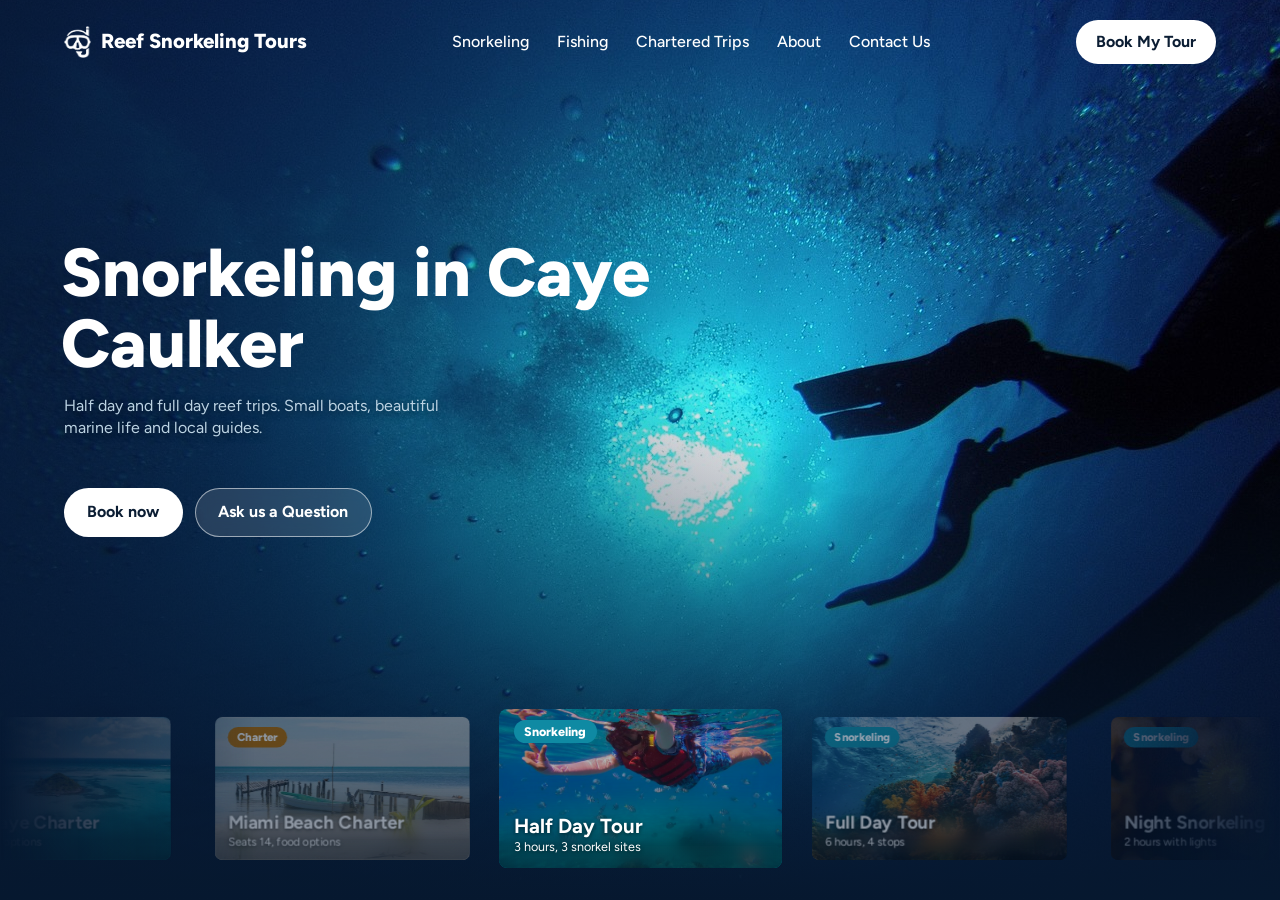
==== index.html @ 93f5a2a3 "first commit" ====
<!doctype html>
<html lang="en">
<head>
  <meta charset="utf-8">
  <meta name="viewport" content="width=device-width, initial-scale=1">
  <title>Reef Snorkeling Tours | Snorkeling in Caye Caulker, Belize</title>
  <meta name="description" content="Half day and full day reef trips. Small boats, beautiful marine life and local guides.">
  <link rel="preconnect" href="https://fonts.googleapis.com">
  <link rel="preconnect" href="https://fonts.gstatic.com" crossorigin>
  <link rel="stylesheet" href="https://fonts.googleapis.com/css2?family=Figtree:wght@400;500;700;800&display=swap">
  <link rel="icon" href="favicon.ico" sizes="any">
  <link rel="stylesheet" href="style.css">
</head>
<body>

<svg hidden>
  <symbol id="i-close" viewBox="0 0 24 24"><path d="M6 6l12 12M18 6 6 18"/></symbol>
</svg>

<main class="hero">
  <img class="hero-img" src="images/hero.jpg" alt="Silhouettes of a snorkeler's fins against the sun in deep blue water">

  <header class="site-header">
    <a class="logo" href="./"><img src="images/logo.webp" alt="" width="253" height="298">Reef Snorkeling Tours</a>
    <button class="menu-toggle" type="button" aria-expanded="false" aria-controls="menu" aria-label="Open menu">
      <svg class="icon line" viewBox="0 0 24 24"><path class="bars" d="M4 7h16M4 12h16M4 17h16"/><path class="x" d="M6 6l12 12M18 6 6 18"/></svg>
    </button>
    <div class="menu" id="menu">
      <nav>
        <a href="#snorkeling">Snorkeling</a>
        <a href="#fishing">Fishing</a>
        <a href="#chartered-trips">Chartered Trips</a>
        <a href="#about">About</a>
        <a href="contact.html">Contact Us</a>
      </nav>
      <a class="btn btn-light" href="mailto:bookings@example.com?subject=Snorkeling%20trip">Book My Tour</a>
    </div>
  </header>

  <div class="hero-text">
    <h1>Snorkeling in Caye Caulker</h1>
    <p class="hero-desc">Half day and full day reef trips. Small boats, beautiful marine life and local guides.</p>
    <div class="hero-actions">
      <a class="btn btn-light" href="mailto:bookings@example.com?subject=Snorkeling%20trip">Book now</a>
      <a class="btn btn-ghost" href="contact.html">Ask us a Question</a>
    </div>
  </div>

  <div class="strip">
    <ul class="cards">
      <li><button class="card" type="button" aria-current="true" data-tour="half-day-tour" data-where="Caye Caulker Marine Reserve" data-time="3 hours" data-desc="Three snorkel sites: Coral Garden, Shark and Stingray Alley and South Channel, plus tarpon and magnificent frigatebird feeding. Includes water, fruit, snorkeling equipment and the park fee.">
        <img src="images/half-day-tour-sm.jpg" alt="A snorkeler in a life vest above a school of small fish" width="640" height="480">
        <span class="card-top"><span class="card-chip snorkeling">Snorkeling</span></span>
        <span class="card-text"><strong>Half Day Tour</strong><span>3 hours, 3 snorkel sites</span></span>
      </button></li>
      <li><button class="card" type="button" data-tour="full-day-tour" data-where="Hol Chan Marine Reserve" data-time="6 hours" data-desc="Four stops: Coral Garden, Shark and Ray Alley, Hol Chan (main) and the Sunken Barge. Bonus tarpon and magnificent frigatebird feeding. Includes food, water, fruit, snorkeling equipment and the park fee.">
        <img src="images/full-day-tour-sm.jpg" alt="Colorful coral heads in sunlit water" width="640" height="480">
        <span class="card-top"><span class="card-chip snorkeling">Snorkeling</span></span>
        <span class="card-text"><strong>Full Day Tour</strong><span>6 hours, 4 stops</span></span>
      </button></li>
      <li><button class="card" type="button" data-tour="night-snorkeling" data-where="South Channel" data-time="5pm to 7pm" data-desc="Two hours in total: one hour of prep and one hour in the water. Includes water, underwater lights, snorkeling equipment and the entrance and park fees.">
        <img src="images/night-snorkeling-sm.jpg" alt="A yellow feather duster worm glowing against a dark reef" width="640" height="480">
        <span class="card-top"><span class="card-chip snorkeling">Snorkeling</span></span>
        <span class="card-text"><strong>Night Snorkeling</strong><span>2 hours with lights</span></span>
      </button></li>
      <li><button class="card" type="button" data-tour="goffs-caye-snorkeling" data-where="Goff's Caye" data-time="9am to 5pm" data-desc="See manatees, snorkel Goff's Caye, stop for lunch, then enjoy the rest of the day on the island. Includes water, snorkeling equipment, fruit, food and the park fee.">
        <img src="images/goffs-caye-snorkeling-sm.jpg" alt="A manatee and calf swimming in clear water" width="640" height="480">
        <span class="card-top"><span class="card-chip snorkeling">Snorkeling</span></span>
        <span class="card-text"><strong>Full Day Goff's Caye</strong><span>Manatees, snorkel, lunch</span></span>
      </button></li>
      <li><button class="card" type="button" data-tour="half-day-spearfishing" data-where="Caye Caulker" data-time="4 hours, 9am to 1pm" data-desc="Catch lobster, conch and fish across three stops: the company's lobster traps, a shallow reef for conch and a recreational zone for spearfishing. Fresh conch ceviche is included, along with water, fruit, spearfishing and snorkeling equipment and a private vessel. 2 to 6 guests.">
        <img src="images/half-day-spearfishing-sm.jpg" alt="A spearfisher in a wetsuit at the surface holding a speargun" width="640" height="480">
        <span class="card-top"><span class="card-chip spearfishing">Spearfishing</span></span>
        <span class="card-text"><strong>Half Day Spearfishing</strong><span>4 hours, ceviche included</span></span>
      </button></li>
      <li><button class="card" type="button" data-tour="full-day-spearfishing" data-where="Caye Caulker" data-time="7 hours, 9am to 4pm" data-desc="Catch lobster, conch and fish across three stops: the company's lobster traps, a shallow reef for conch and a recreational zone for spearfishing. Fresh conch ceviche is included, along with water, fruit, spearfishing and snorkeling equipment and a private vessel. 2 to 6 guests.">
        <img src="images/full-day-spearfishing-sm.jpg" alt="A spear aimed at a school of fish in blue water" width="640" height="480">
        <span class="card-top"><span class="card-chip spearfishing">Spearfishing</span></span>
        <span class="card-text"><strong>Full Day Spearfishing</strong><span>7 hours, ceviche included</span></span>
      </button></li>
      <li><button class="card" type="button" data-tour="secret-beach" data-where="Secret Beach" data-time="9am to 5pm" data-desc="A shaded boat with a big canopy that seats 14, with dry compartments for your things. Includes rum punch and seasonal ceviche (conch, lobster or shrimp, your pick when in season). Pickup and drop off from Belize or San Pedro, day or night, for a small fee.">
        <img src="images/secret-beach-sm.jpg" alt="Palm trees leaning over a sandy beach" width="640" height="480">
        <span class="card-top"><span class="card-chip charter">Charter</span></span>
        <span class="card-text"><strong>Secret Beach Charter</strong><span>Seats 14, rum punch</span></span>
      </button></li>
      <li><button class="card" type="button" data-tour="goffs-caye-charter" data-where="Goff's Caye" data-time="9am to 5pm" data-desc="A shaded boat with a big canopy that seats 14, with dry compartments for your things. Lobster, chicken, fish and vegetarian food options. Includes rum punch and seasonal ceviche (conch, lobster or shrimp, your pick when in season). Pickup and drop off from Belize or San Pedro, day or night, for a small fee.">
        <img src="images/goffs-caye-charter-sm.jpg" alt="A tiny green island ringed by turquoise water" width="640" height="480">
        <span class="card-top"><span class="card-chip charter">Charter</span></span>
        <span class="card-text"><strong>Goff's Caye Charter</strong><span>Seats 14, food options</span></span>
      </button></li>
      <li><button class="card" type="button" data-tour="miami-beach" data-where="Miami Beach" data-time="9am to 5pm" data-desc="A shaded boat with a big canopy that seats 14, with dry compartments for your things. Lobster, chicken, fish and vegetarian food options. Includes rum punch and seasonal ceviche (conch, lobster or shrimp, your pick when in season). Pickup and drop off from Belize or San Pedro, day or night, for a small fee.">
        <img src="images/miami-beach-sm.jpg" alt="A boat and old wooden dock on a white sand beach" width="640" height="480">
        <span class="card-top"><span class="card-chip charter">Charter</span></span>
        <span class="card-text"><strong>Miami Beach Charter</strong><span>Seats 14, food options</span></span>
      </button></li>
    </ul>
  </div>
</main>

<dialog class="lightbox">
  <form method="dialog">
    <button class="round close" aria-label="Close"><svg class="icon line"><use href="#i-close"/></svg></button>
  </form>
  <img src="" alt="">
  <div class="lightbox-text">
    <p class="where"></p>
    <h2></h2>
    <p class="lightbox-desc"></p>
  </div>
</dialog>

<script src="menu.js"></script>
<script src="script.js"></script>
</body>
</html>
---- style.css ----
:root {
  --gutter: max(1.25rem, 5vw);
  --navy: #06182f;
  --aqua: #5fd4e6;
  --yellow: #ffc928;
  --ink: #0b1d33;
  --text-xs: 0.786rem;
  --text-base: 1rem;
  --text-md: 1.272rem;
  --text-lg: 1.618rem;
  --text-xl: 2.058rem;
  --text-2xl: 2.618rem;
  --text-3xl: 3.33rem;
  --text-4xl: 4.236rem;
}

* {
  box-sizing: border-box;
}

body {
  margin: 0;
  background: var(--navy);
  color: #fff;
  font-family: "Figtree", system-ui, sans-serif;
  font-size: var(--text-base);
  line-height: 1.55;
}

svg[hidden] {
  display: none;
}

button {
  font: inherit;
}

a {
  color: inherit;
}

:focus-visible {
  outline: 3px solid var(--yellow);
  outline-offset: 2px;
}

.icon {
  width: 1.25rem;
  height: 1.25rem;
  flex: none;
}

.fill {
  fill: currentColor;
}

.line {
  fill: none;
  stroke: currentColor;
  stroke-width: 2;
  stroke-linecap: round;
  stroke-linejoin: round;
}

.btn {
  display: inline-flex;
  align-items: center;
  gap: 0.5rem;
  padding: 0.7rem 1.4rem;
  border: 1px solid transparent;
  border-radius: 999px;
  font: inherit;
  font-weight: 700;
  text-decoration: none;
  cursor: pointer;
  transition: transform 0.2s, background-color 0.2s, border-color 0.2s;
}

.btn:active {
  transform: none;
}

.btn-light {
  background: #fff;
  color: var(--ink);
}

.btn-ghost {
  background: rgba(255, 255, 255, 0.12);
  border-color: rgba(255, 255, 255, 0.55);
  color: #fff;
  -webkit-backdrop-filter: blur(8px);
  backdrop-filter: blur(8px);
}

@media (hover: hover) {
  .btn:hover {
    transform: translateY(-2px);
  }

  .btn-light:hover {
    background: #d9f3f8;
  }

  .btn-ghost:hover {
    border-color: #fff;
    background: rgba(255, 255, 255, 0.25);
  }
}

@media (prefers-reduced-motion: reduce) {
  .btn {
    transition: none;
  }

  .btn:hover {
    transform: none;
  }
}

.round {
  display: grid;
  place-items: center;
  width: 2.5rem;
  height: 2.5rem;
  padding: 0;
  border: 1px solid rgba(255, 255, 255, 0.45);
  border-radius: 50%;
  background: rgba(6, 24, 47, 0.55);
  color: #fff;
  cursor: pointer;
}

.hero {
  position: relative;
  display: grid;
  grid-template-columns: minmax(0, 1fr);
  grid-template-rows: auto 1fr auto;
  min-height: min(100vh, 60rem);
  min-height: min(100svh, 60rem);
  max-height: 60rem;
  padding-inline: var(--gutter);
  overflow: hidden;
}

.hero-img {
  position: absolute;
  inset: 0;
  width: 100%;
  height: 100%;
  object-fit: cover;
}

.hero::after {
  content: "";
  position: absolute;
  inset: 0;
  background:
    linear-gradient(90deg, rgba(6, 24, 47, 0.7), transparent 65%),
    linear-gradient(transparent 45%, var(--navy));
  pointer-events: none;
}

.site-header,
.hero-text,
.strip {
  position: relative;
  z-index: 1;
}

.site-header {
  z-index: 5;
  display: flex;
  flex-wrap: wrap;
  align-items: center;
  justify-content: space-between;
  gap: 0.75rem 1.5rem;
  padding-top: 1.25rem;
}

.menu {
  display: contents;
}

.menu-toggle {
  display: none;
}

.menu-toggle[aria-expanded="false"] .x,
.menu-toggle[aria-expanded="true"] .bars {
  display: none;
}

.logo {
  display: flex;
  align-items: center;
  gap: 0.6rem;
  font-size: var(--text-md);
  font-weight: 800;
  text-decoration: none;
}

.logo img {
  width: auto;
  height: 2rem;
}

.site-header nav {
  display: flex;
  flex-wrap: wrap;
  gap: 0.25rem 1.75rem;
}

.site-header nav a {
  font-size: var(--text-base);
  font-weight: 500;
  text-decoration: none;
}

.site-header nav a:hover {
  text-decoration: underline;
}

.site-header .btn {
  padding: 0.55rem 1.2rem;
}

.hero-text {
  align-self: center;
  max-width: 42rem;
}

h1 {
  margin: 0 0 1rem -0.05em;
  font-size: var(--text-4xl);
  font-weight: 800;
  line-height: 1.05;
}

.hero-desc {
  max-width: 26rem;
  margin: 0 0 3rem;
  color: #bcd3e3;
  line-height: 1.4;
  text-shadow: 0 1px 8px rgba(0, 0, 0, 0.5);
}

.hero-actions {
  display: flex;
  flex-wrap: wrap;
  gap: 0.75rem;
}

.strip {
  display: flex;
  align-items: center;
  margin-inline: calc(var(--gutter) * -1);
  padding-bottom: 2rem;
}

.cards {
  position: relative;
  flex: 1;
  min-width: 0;
  display: flex;
  gap: 1rem;
  margin: 0;
  padding: 0;
  overflow-x: auto;
  list-style: none;
  scroll-snap-type: x mandatory;
  scrollbar-width: none;
  mask-image: linear-gradient(90deg, transparent, #000 20%, #000 80%, transparent);
}

.cards li {
  flex: 0 0 min(17.67rem, 67vw);
  scroll-snap-align: center;
}

@media (prefers-reduced-motion: no-preference) {
  .cards {
    scroll-behavior: smooth;
  }
}

.card {
  display: grid;
  grid-template: minmax(0, 1fr) / minmax(0, 1fr);
  width: 100%;
  aspect-ratio: 16 / 9;
  padding: 0;
  border: 0;
  border-radius: 0.5rem;
  overflow: hidden;
  background: var(--navy);
  color: #fff;
  font: inherit;
  text-align: left;
  cursor: pointer;
  opacity: 0.55;
  transform: scale(0.9);
  transition: transform 0.3s, opacity 0.3s;
}

.card > * {
  grid-area: 1 / 1;
}

.card > :not(img) {
  position: relative;
  z-index: 1;
}

.card::after {
  content: "";
  grid-area: 1 / 1;
  align-self: end;
  position: relative;
  height: calc(58% + 1rem);
  margin: 0 -1rem -1rem;
  background: linear-gradient(to top, rgba(2, 10, 20, 0.6), transparent);
  -webkit-backdrop-filter: blur(8px);
  backdrop-filter: blur(8px);
  mask-image: linear-gradient(to top, #000 35%, transparent);
  pointer-events: none;
}

.card[aria-current] {
  opacity: 1;
  transform: scale(1);
}

.card:focus-visible {
  outline-offset: -3px;
}

.card img {
  width: 100%;
  height: 100%;
  object-fit: cover;
  filter: brightness(0.7);
}

.card-top {
  align-self: start;
  justify-self: start;
  margin: 0.7rem 0.9rem;
}

.card-chip {
  display: block;
  padding: 0.1rem 0.65rem;
  border-radius: 999px;
  color: #fff;
  font-size: var(--text-xs);
  font-weight: 800;
}

.card-chip.snorkeling {
  background: #0f8aa3;
}

.card-chip.spearfishing {
  background: #d2452a;
}

.card-chip.charter {
  background: #b36b00;
}

.card-text {
  align-self: end;
  display: grid;
  margin: 0.8rem 0.9rem;
  line-height: 1.25;
  text-shadow: 0 1px 4px rgba(0, 0, 0, 0.6);
}

.card-text strong {
  font-size: var(--text-md);
}

.card-text span {
  font-size: var(--text-xs);
}

.lightbox {
  width: min(60rem, 92vw);
  padding: 0;
  border: 0;
  border-radius: 0.5rem;
  overflow: hidden;
  background: var(--navy);
  color: #fff;
}

.lightbox::backdrop {
  background: rgba(2, 10, 20, 0.85);
}

.lightbox img {
  width: 100%;
  max-height: 65vh;
  object-fit: cover;
}

.close {
  position: absolute;
  top: 0.75rem;
  right: 0.75rem;
}

.lightbox-text {
  padding: 1.25rem 1.5rem 1.5rem;
}

.where {
  margin: 0 0 0.25rem;
  color: var(--aqua);
  font-weight: 700;
}

.lightbox h2 {
  margin: 0 0 0.5rem;
  font-size: var(--text-lg);
  line-height: 1.1;
}

.lightbox-desc {
  max-width: 40rem;
  margin: 0;
  color: #bcd3e3;
  line-height: 1.4;
}

@media (max-width: 50rem) {
  h1 {
    font-size: var(--text-2xl);
  }

  .logo,
  .menu-toggle {
    position: relative;
    z-index: 2;
  }

  .logo {
    gap: 0.5rem;
    font-size: var(--text-base);
  }

  .logo img {
    height: 1.6rem;
  }

  .hero-actions {
    flex-direction: column;
  }

  .hero-actions .btn {
    justify-content: center;
  }

  .menu-toggle {
    display: grid;
    place-items: center;
    width: 3.25rem;
    height: 3.25rem;
    margin-right: -0.8rem;
    padding: 0;
    border: 0;
    background: none;
    color: #fff;
    cursor: pointer;
  }

  .menu-toggle .icon {
    width: 2.5rem;
    height: 2.5rem;
  }

  .menu {
    position: fixed;
    inset: -1.5rem 0 0;
    z-index: 1;
    display: flex;
    flex-direction: column;
    justify-content: center;
    gap: 2rem;
    padding: 7.5rem var(--gutter) 3rem;
    background: #0b2745;
    overflow: hidden;
    visibility: hidden;
    transform: translateY(100%);
    transition: transform 0.5s cubic-bezier(0.55, 0, 0.9, 0.45), visibility 0s 0.5s;
  }

  .menu-open .menu {
    visibility: visible;
    transform: none;
    transition: transform 0.5s cubic-bezier(0.55, 0, 0.9, 0.45);
  }

  .menu.hit {
    animation: hit 0.35s ease-out;
  }

  .menu-open {
    overflow: hidden;
  }

  .menu nav {
    flex-direction: column;
    gap: 0.5rem;
  }

  .menu nav a {
    font-size: var(--text-xl);
    font-weight: 800;
    line-height: 1.2;
  }

  .menu .btn {
    align-self: stretch;
    justify-content: center;
    padding: 0.8rem 1.6rem;
    font-size: var(--text-md);
  }
}

@media (prefers-reduced-motion: reduce) {
  .menu {
    transition: none;
  }
}

@keyframes hit {
  30% {
    transform: translateY(1rem);
  }
}

.bubble {
  position: absolute;
  top: 0;
  left: var(--x);
  width: var(--size);
  height: var(--size);
  border: 1px solid rgba(255, 255, 255, 0.55);
  border-radius: 50%;
  background: radial-gradient(circle at 30% 30%, rgba(255, 255, 255, 0.55), rgba(255, 255, 255, 0.08) 60%);
  pointer-events: none;
  animation: splash var(--time) ease-out var(--delay) both;
}

@keyframes splash {
  from {
    transform: translate(0, 0) scale(0.3);
    opacity: 0;
  }
  12% {
    opacity: 1;
  }
  to {
    transform: translate(var(--dx), var(--dy)) scale(1);
    opacity: 0;
  }
}

.site-header nav a[aria-current] {
  text-decoration: underline;
  text-underline-offset: 0.35em;
}

.page {
  min-height: 100vh;
  padding-inline: var(--gutter);
}

.contact {
  display: grid;
  grid-template-columns: 1fr 1fr;
  gap: 4rem;
  padding: 5rem 0;
}

.contact h1 {
  font-size: var(--text-3xl);
}

.contact-intro {
  max-width: 24rem;
  margin: 0 0 2rem;
  color: #bcd3e3;
}

.contact address {
  font-style: normal;
  line-height: 1.9;
}

.contact form {
  display: grid;
  gap: 1rem;
  color-scheme: dark;
}

.contact label {
  display: grid;
  gap: 0.35rem;
  font-weight: 500;
}

.contact input,
.contact textarea {
  width: 100%;
  padding: 0.65rem 0.75rem;
  border: 1px solid rgba(255, 255, 255, 0.35);
  border-radius: 0.35rem;
  background: rgba(255, 255, 255, 0.06);
  color: #fff;
  font: inherit;
}

.contact form .btn {
  justify-self: start;
}

@media (max-width: 50rem) {
  .contact h1 {
    font-size: var(--text-2xl);
  }

  .contact {
    grid-template-columns: 1fr;
    gap: 2.5rem;
    padding: 3rem 0;
  }
}
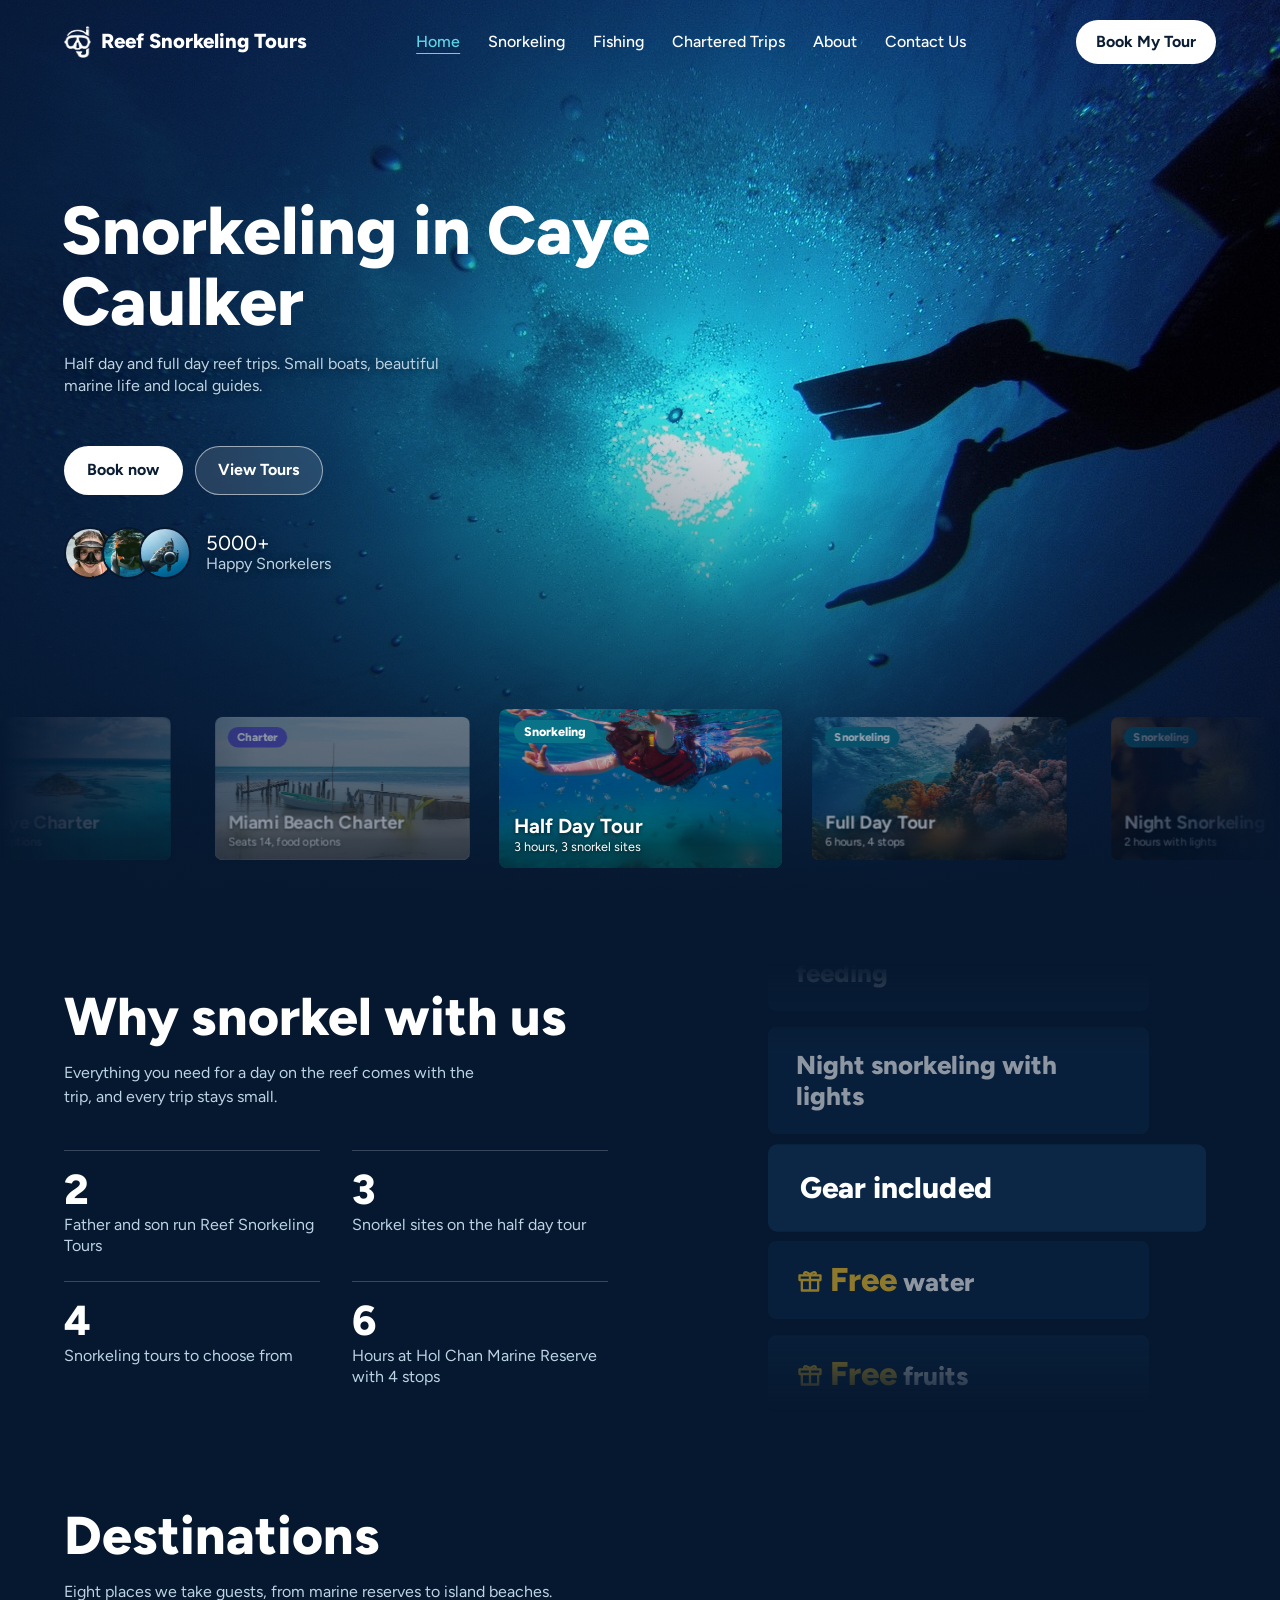
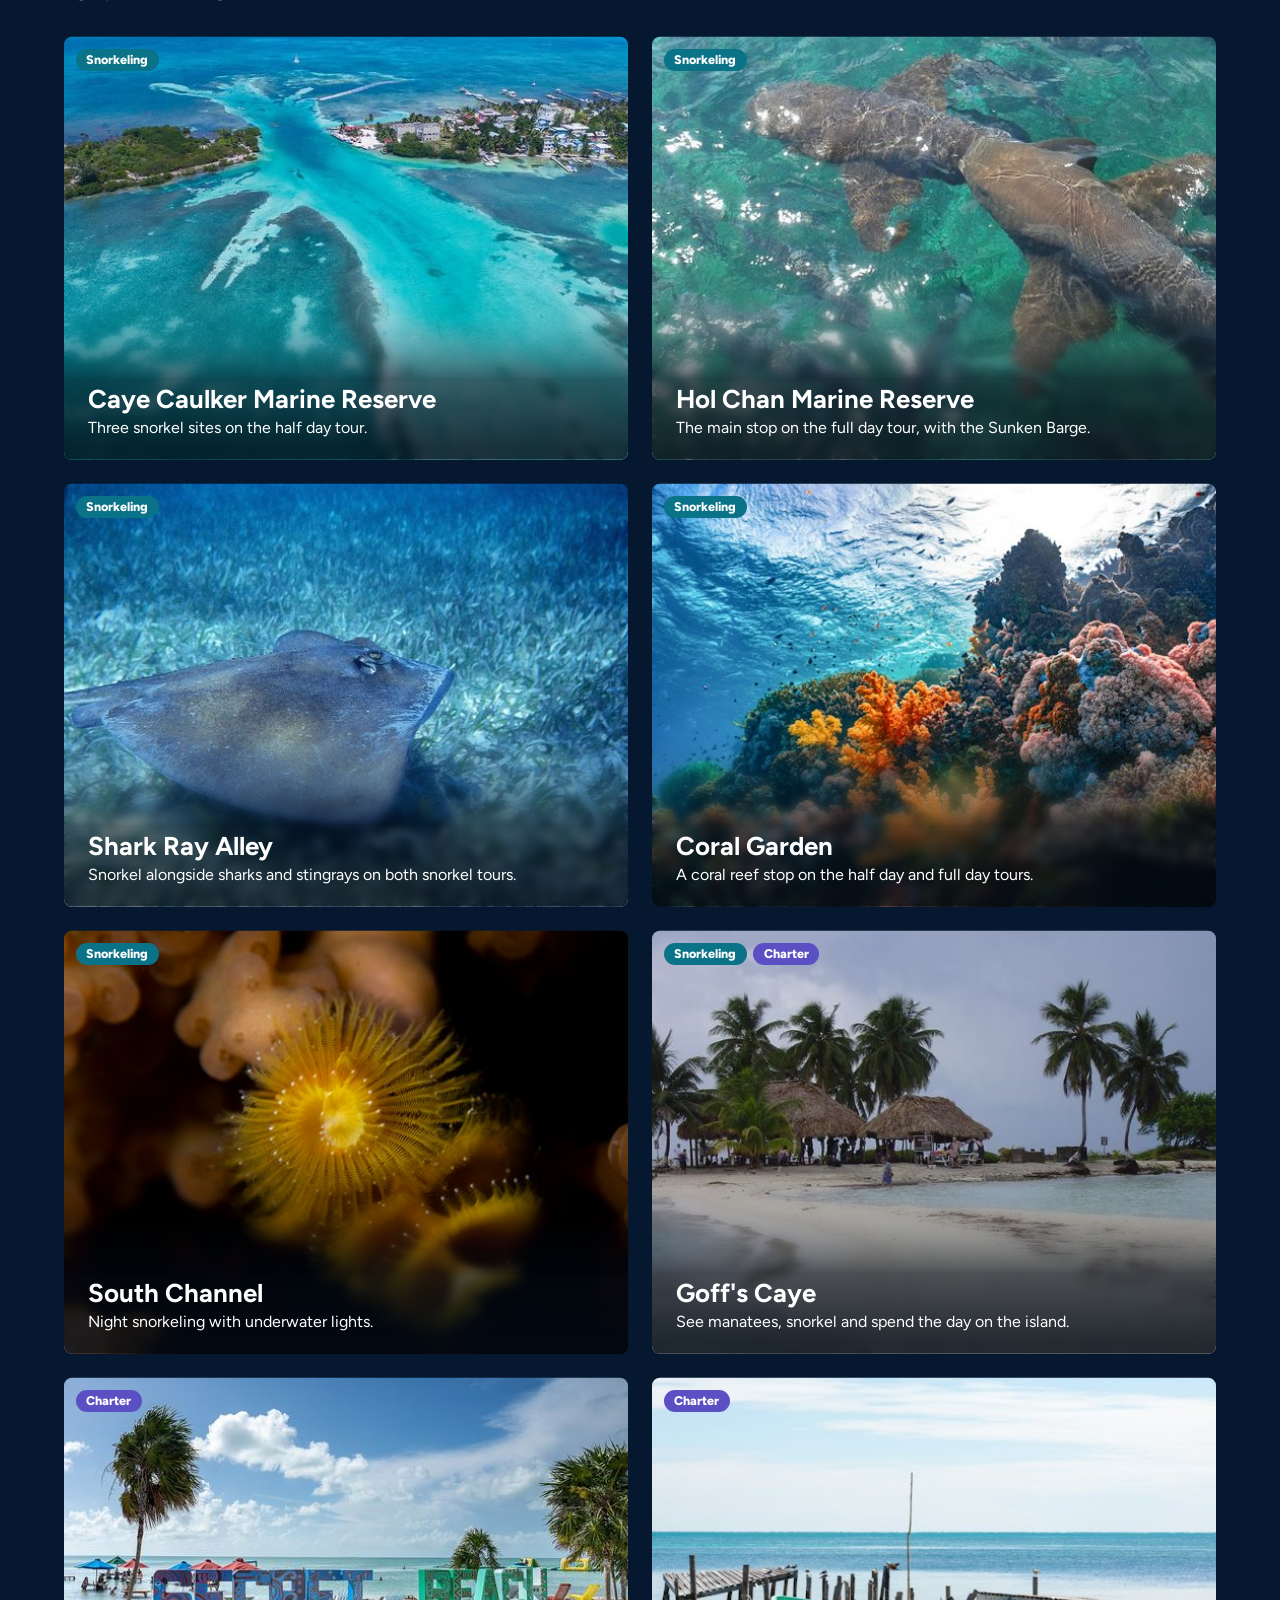
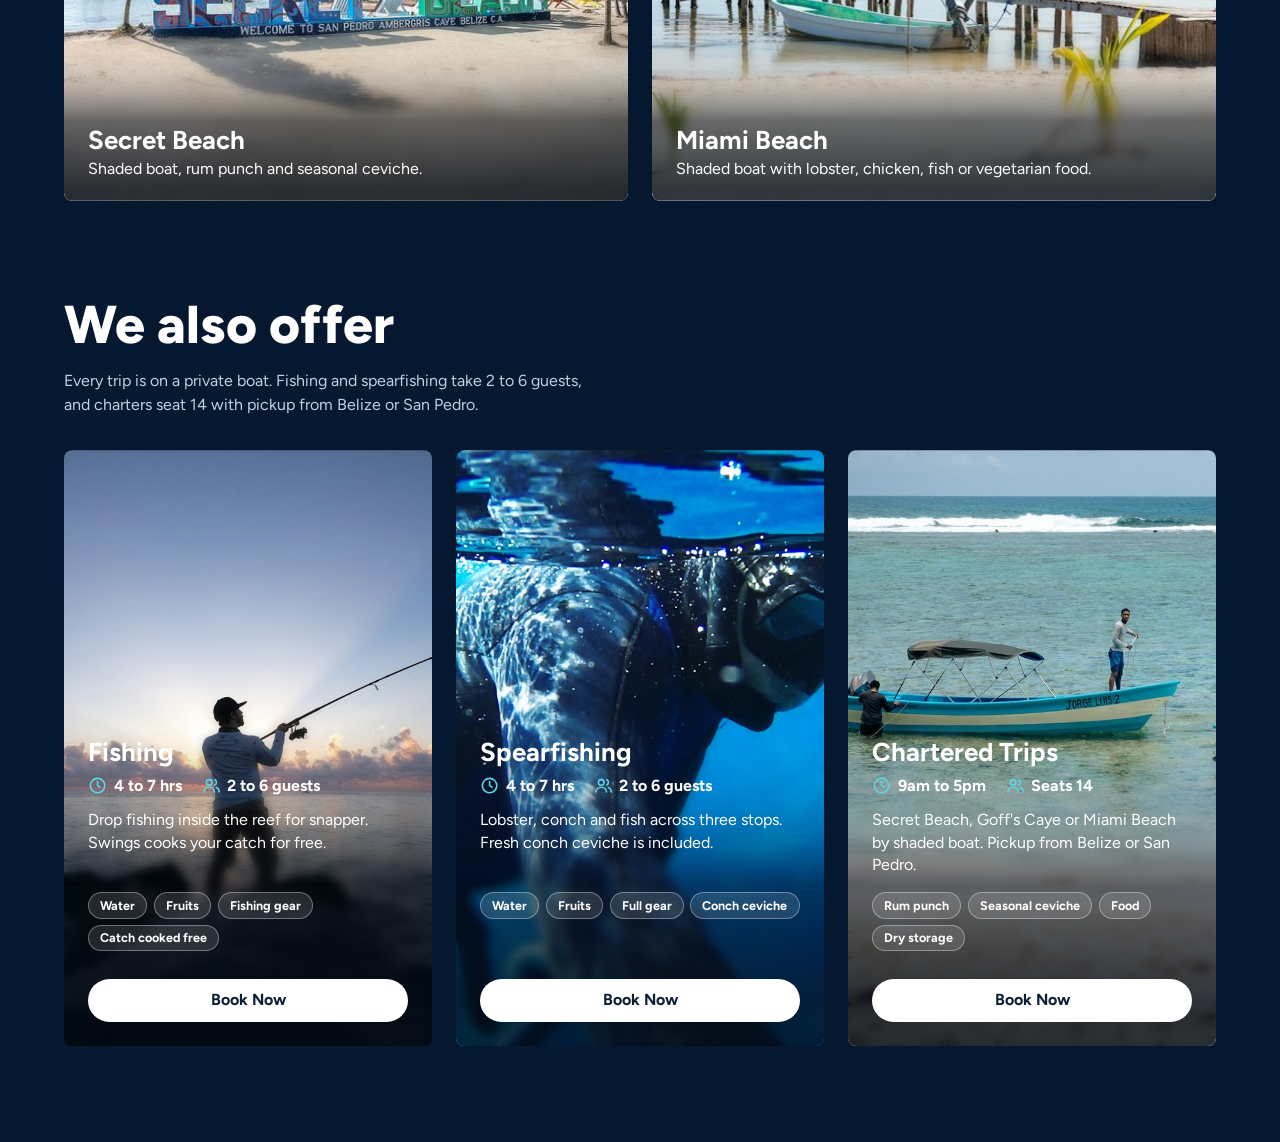
==== commit 9cb0f844: "added 3 sections on the home page" ====
--- a/index.html
+++ b/index.html
@@ -15,86 +15,226 @@
 
 <svg hidden>
   <symbol id="i-close" viewBox="0 0 24 24"><path d="M6 6l12 12M18 6 6 18"/></symbol>
+  <symbol id="i-clock" viewBox="0 0 24 24"><circle cx="12" cy="12" r="9"/><path d="M12 7v5l3 2"/></symbol>
+  <symbol id="i-people" viewBox="0 0 24 24"><circle cx="9" cy="8" r="3.5"/><path d="M2.5 20c0-3.6 2.9-6 6.5-6s6.5 2.4 6.5 6M16 4.8a3.5 3.5 0 0 1 0 6.4M18 14.3c2.3.7 3.5 2.6 3.5 5.7"/></symbol>
+  <symbol id="i-gift" viewBox="0 0 24 24"><path d="M3 8h18v4H3zM5 12v9h14v-9M12 8v13M12 8C11 5 7 4.5 7 6.5S10 8 12 8zM12 8c1-3 5-3.5 5-1.5S14 8 12 8z"/></symbol>
 </svg>
 
-<main class="hero">
-  <img class="hero-img" src="images/hero.jpg" alt="Silhouettes of a snorkeler's fins against the sun in deep blue water">
-
-  <header class="site-header">
-    <a class="logo" href="./"><img src="images/logo.webp" alt="" width="253" height="298">Reef Snorkeling Tours</a>
-    <button class="menu-toggle" type="button" aria-expanded="false" aria-controls="menu" aria-label="Open menu">
-      <svg class="icon line" viewBox="0 0 24 24"><path class="bars" d="M4 7h16M4 12h16M4 17h16"/><path class="x" d="M6 6l12 12M18 6 6 18"/></svg>
-    </button>
-    <div class="menu" id="menu">
-      <nav>
-        <a href="#snorkeling">Snorkeling</a>
-        <a href="#fishing">Fishing</a>
-        <a href="#chartered-trips">Chartered Trips</a>
-        <a href="#about">About</a>
-        <a href="contact.html">Contact Us</a>
-      </nav>
-      <a class="btn btn-light" href="mailto:bookings@example.com?subject=Snorkeling%20trip">Book My Tour</a>
+<main>
+  <section class="hero">
+    <img class="hero-img" src="images/hero.jpg" alt="Silhouettes of a snorkeler's fins against the sun in deep blue water">
+
+    <header class="site-header">
+      <a class="logo" href="./"><img src="images/logo.webp" alt="" width="253" height="298">Reef Snorkeling Tours</a>
+      <button class="menu-toggle" type="button" aria-expanded="false" aria-controls="menu" aria-label="Open menu">
+        <svg class="icon line" viewBox="0 0 24 24"><path class="bars" d="M4 7h16M4 12h16M4 17h16"/><path class="x" d="M6 6l12 12M18 6 6 18"/></svg>
+      </button>
+      <div class="menu" id="menu">
+        <nav>
+          <a href="./" aria-current="page">Home</a>
+          <a href="#snorkeling">Snorkeling</a>
+          <a href="#fishing">Fishing</a>
+          <a href="#chartered-trips">Chartered Trips</a>
+          <a href="#about">About</a>
+          <a href="contact.html">Contact Us</a>
+        </nav>
+        <a class="btn btn-light" href="contact.html?tour=general">Book My Tour</a>
+      </div>
+    </header>
+
+    <div class="hero-text">
+      <h1>Snorkeling in Caye Caulker</h1>
+      <p class="hero-desc">Half day and full day reef trips. Small boats, beautiful marine life and local guides.</p>
+      <div class="hero-actions">
+        <a class="btn btn-light" href="contact.html?tour=snorkeling">Book now</a>
+        <a class="btn btn-ghost" href="#tours">View Tours</a>
+      </div>
+      <div class="trust">
+        <span class="faces">
+          <img src="images/snorkeler-1.webp" alt="" width="160" height="160">
+          <img src="images/snorkeler-2.webp" alt="" width="160" height="160">
+          <img src="images/snorkeler-3.webp" alt="" width="160" height="160">
+        </span>
+        <p><span>5000+</span>Happy Snorkelers</p>
+      </div>
     </div>
-  </header>
-
-  <div class="hero-text">
-    <h1>Snorkeling in Caye Caulker</h1>
-    <p class="hero-desc">Half day and full day reef trips. Small boats, beautiful marine life and local guides.</p>
-    <div class="hero-actions">
-      <a class="btn btn-light" href="mailto:bookings@example.com?subject=Snorkeling%20trip">Book now</a>
-      <a class="btn btn-ghost" href="contact.html">Ask us a Question</a>
+
+    <div class="strip">
+      <ul class="cards">
+        <li><button class="card" type="button" aria-current="true" data-tour="half-day-tour" data-where="Caye Caulker Marine Reserve" data-time="3 hours" data-desc="Three snorkel sites: Coral Garden, Shark and Stingray Alley and South Channel, plus tarpon and magnificent frigatebird feeding. Includes water, fruit, snorkeling equipment and the park fee.">
+          <img src="images/half-day-tour-sm.jpg" alt="A snorkeler in a life vest above a school of small fish" width="640" height="480">
+          <span class="card-top"><span class="card-chip snorkeling">Snorkeling</span></span>
+          <span class="card-text"><strong>Half Day Tour</strong><span>3 hours, 3 snorkel sites</span></span>
+        </button></li>
+        <li><button class="card" type="button" data-tour="full-day-tour" data-where="Hol Chan Marine Reserve" data-time="6 hours" data-desc="Four stops: Coral Garden, Shark and Ray Alley, Hol Chan (main) and the Sunken Barge. Bonus tarpon and magnificent frigatebird feeding. Includes food, water, fruit, snorkeling equipment and the park fee.">
+          <img src="images/full-day-tour-sm.jpg" alt="Colorful coral heads in sunlit water" width="640" height="480">
+          <span class="card-top"><span class="card-chip snorkeling">Snorkeling</span></span>
+          <span class="card-text"><strong>Full Day Tour</strong><span>6 hours, 4 stops</span></span>
+        </button></li>
+        <li><button class="card" type="button" data-tour="night-snorkeling" data-where="South Channel" data-time="5pm to 7pm" data-desc="Two hours in total: one hour of prep and one hour in the water. Includes water, underwater lights, snorkeling equipment and the entrance and park fees.">
+          <img src="images/night-snorkeling-sm.jpg" alt="A yellow feather duster worm glowing against a dark reef" width="640" height="480">
+          <span class="card-top"><span class="card-chip snorkeling">Snorkeling</span></span>
+          <span class="card-text"><strong>Night Snorkeling</strong><span>2 hours with lights</span></span>
+        </button></li>
+        <li><button class="card" type="button" data-tour="goffs-caye-snorkeling" data-where="Goff's Caye" data-time="9am to 5pm" data-desc="See manatees, snorkel Goff's Caye, stop for lunch, then enjoy the rest of the day on the island. Includes water, snorkeling equipment, fruit, food and the park fee.">
+          <img src="images/goffs-caye-snorkeling-sm.jpg" alt="A manatee and calf swimming in clear water" width="640" height="480">
+          <span class="card-top"><span class="card-chip snorkeling">Snorkeling</span></span>
+          <span class="card-text"><strong>Full Day Goff's Caye</strong><span>Manatees, snorkel, lunch</span></span>
+        </button></li>
+        <li><button class="card" type="button" data-tour="half-day-spearfishing" data-where="Caye Caulker" data-time="4 hours, 9am to 1pm" data-desc="Catch lobster, conch and fish across three stops: the company's lobster traps, a shallow reef for conch and a recreational zone for spearfishing. Fresh conch ceviche is included, along with water, fruit, spearfishing and snorkeling equipment and a private vessel. 2 to 6 guests.">
+          <img src="images/half-day-spearfishing-sm.jpg" alt="A spearfisher in a wetsuit at the surface holding a speargun" width="640" height="480">
+          <span class="card-top"><span class="card-chip spearfishing">Spearfishing</span></span>
+          <span class="card-text"><strong>Half Day Spearfishing</strong><span>4 hours, ceviche included</span></span>
+        </button></li>
+        <li><button class="card" type="button" data-tour="full-day-spearfishing" data-where="Caye Caulker" data-time="7 hours, 9am to 4pm" data-desc="Catch lobster, conch and fish across three stops: the company's lobster traps, a shallow reef for conch and a recreational zone for spearfishing. Fresh conch ceviche is included, along with water, fruit, spearfishing and snorkeling equipment and a private vessel. 2 to 6 guests.">
+          <img src="images/full-day-spearfishing-sm.jpg" alt="A spear aimed at a school of fish in blue water" width="640" height="480">
+          <span class="card-top"><span class="card-chip spearfishing">Spearfishing</span></span>
+          <span class="card-text"><strong>Full Day Spearfishing</strong><span>7 hours, ceviche included</span></span>
+        </button></li>
+        <li><button class="card" type="button" data-tour="secret-beach" data-where="Secret Beach" data-time="9am to 5pm" data-desc="A shaded boat with a big canopy that seats 14, with dry compartments for your things. Includes rum punch and seasonal ceviche (conch, lobster or shrimp, your pick when in season). Pickup and drop off from Belize or San Pedro, day or night, for a small fee.">
+          <img src="images/secret-beach-sm.jpg" alt="Palm trees leaning over a sandy beach" width="640" height="480">
+          <span class="card-top"><span class="card-chip charter">Charter</span></span>
+          <span class="card-text"><strong>Secret Beach Charter</strong><span>Seats 14, rum punch</span></span>
+        </button></li>
+        <li><button class="card" type="button" data-tour="goffs-caye-charter" data-where="Goff's Caye" data-time="9am to 5pm" data-desc="A shaded boat with a big canopy that seats 14, with dry compartments for your things. Lobster, chicken, fish and vegetarian food options. Includes rum punch and seasonal ceviche (conch, lobster or shrimp, your pick when in season). Pickup and drop off from Belize or San Pedro, day or night, for a small fee.">
+          <img src="images/goffs-caye-charter-sm.jpg" alt="A tiny green island ringed by turquoise water" width="640" height="480">
+          <span class="card-top"><span class="card-chip charter">Charter</span></span>
+          <span class="card-text"><strong>Goff's Caye Charter</strong><span>Seats 14, food options</span></span>
+        </button></li>
+        <li><button class="card" type="button" data-tour="miami-beach" data-where="Miami Beach" data-time="9am to 5pm" data-desc="A shaded boat with a big canopy that seats 14, with dry compartments for your things. Lobster, chicken, fish and vegetarian food options. Includes rum punch and seasonal ceviche (conch, lobster or shrimp, your pick when in season). Pickup and drop off from Belize or San Pedro, day or night, for a small fee.">
+          <img src="images/miami-beach-sm.jpg" alt="A boat and old wooden dock on a white sand beach" width="640" height="480">
+          <span class="card-top"><span class="card-chip charter">Charter</span></span>
+          <span class="card-text"><strong>Miami Beach Charter</strong><span>Seats 14, food options</span></span>
+        </button></li>
+      </ul>
     </div>
-  </div>
-
-  <div class="strip">
-    <ul class="cards">
-      <li><button class="card" type="button" aria-current="true" data-tour="half-day-tour" data-where="Caye Caulker Marine Reserve" data-time="3 hours" data-desc="Three snorkel sites: Coral Garden, Shark and Stingray Alley and South Channel, plus tarpon and magnificent frigatebird feeding. Includes water, fruit, snorkeling equipment and the park fee.">
-        <img src="images/half-day-tour-sm.jpg" alt="A snorkeler in a life vest above a school of small fish" width="640" height="480">
-        <span class="card-top"><span class="card-chip snorkeling">Snorkeling</span></span>
-        <span class="card-text"><strong>Half Day Tour</strong><span>3 hours, 3 snorkel sites</span></span>
-      </button></li>
-      <li><button class="card" type="button" data-tour="full-day-tour" data-where="Hol Chan Marine Reserve" data-time="6 hours" data-desc="Four stops: Coral Garden, Shark and Ray Alley, Hol Chan (main) and the Sunken Barge. Bonus tarpon and magnificent frigatebird feeding. Includes food, water, fruit, snorkeling equipment and the park fee.">
-        <img src="images/full-day-tour-sm.jpg" alt="Colorful coral heads in sunlit water" width="640" height="480">
-        <span class="card-top"><span class="card-chip snorkeling">Snorkeling</span></span>
-        <span class="card-text"><strong>Full Day Tour</strong><span>6 hours, 4 stops</span></span>
-      </button></li>
-      <li><button class="card" type="button" data-tour="night-snorkeling" data-where="South Channel" data-time="5pm to 7pm" data-desc="Two hours in total: one hour of prep and one hour in the water. Includes water, underwater lights, snorkeling equipment and the entrance and park fees.">
-        <img src="images/night-snorkeling-sm.jpg" alt="A yellow feather duster worm glowing against a dark reef" width="640" height="480">
-        <span class="card-top"><span class="card-chip snorkeling">Snorkeling</span></span>
-        <span class="card-text"><strong>Night Snorkeling</strong><span>2 hours with lights</span></span>
-      </button></li>
-      <li><button class="card" type="button" data-tour="goffs-caye-snorkeling" data-where="Goff's Caye" data-time="9am to 5pm" data-desc="See manatees, snorkel Goff's Caye, stop for lunch, then enjoy the rest of the day on the island. Includes water, snorkeling equipment, fruit, food and the park fee.">
-        <img src="images/goffs-caye-snorkeling-sm.jpg" alt="A manatee and calf swimming in clear water" width="640" height="480">
-        <span class="card-top"><span class="card-chip snorkeling">Snorkeling</span></span>
-        <span class="card-text"><strong>Full Day Goff's Caye</strong><span>Manatees, snorkel, lunch</span></span>
-      </button></li>
-      <li><button class="card" type="button" data-tour="half-day-spearfishing" data-where="Caye Caulker" data-time="4 hours, 9am to 1pm" data-desc="Catch lobster, conch and fish across three stops: the company's lobster traps, a shallow reef for conch and a recreational zone for spearfishing. Fresh conch ceviche is included, along with water, fruit, spearfishing and snorkeling equipment and a private vessel. 2 to 6 guests.">
-        <img src="images/half-day-spearfishing-sm.jpg" alt="A spearfisher in a wetsuit at the surface holding a speargun" width="640" height="480">
-        <span class="card-top"><span class="card-chip spearfishing">Spearfishing</span></span>
-        <span class="card-text"><strong>Half Day Spearfishing</strong><span>4 hours, ceviche included</span></span>
-      </button></li>
-      <li><button class="card" type="button" data-tour="full-day-spearfishing" data-where="Caye Caulker" data-time="7 hours, 9am to 4pm" data-desc="Catch lobster, conch and fish across three stops: the company's lobster traps, a shallow reef for conch and a recreational zone for spearfishing. Fresh conch ceviche is included, along with water, fruit, spearfishing and snorkeling equipment and a private vessel. 2 to 6 guests.">
-        <img src="images/full-day-spearfishing-sm.jpg" alt="A spear aimed at a school of fish in blue water" width="640" height="480">
-        <span class="card-top"><span class="card-chip spearfishing">Spearfishing</span></span>
-        <span class="card-text"><strong>Full Day Spearfishing</strong><span>7 hours, ceviche included</span></span>
-      </button></li>
-      <li><button class="card" type="button" data-tour="secret-beach" data-where="Secret Beach" data-time="9am to 5pm" data-desc="A shaded boat with a big canopy that seats 14, with dry compartments for your things. Includes rum punch and seasonal ceviche (conch, lobster or shrimp, your pick when in season). Pickup and drop off from Belize or San Pedro, day or night, for a small fee.">
-        <img src="images/secret-beach-sm.jpg" alt="Palm trees leaning over a sandy beach" width="640" height="480">
-        <span class="card-top"><span class="card-chip charter">Charter</span></span>
-        <span class="card-text"><strong>Secret Beach Charter</strong><span>Seats 14, rum punch</span></span>
-      </button></li>
-      <li><button class="card" type="button" data-tour="goffs-caye-charter" data-where="Goff's Caye" data-time="9am to 5pm" data-desc="A shaded boat with a big canopy that seats 14, with dry compartments for your things. Lobster, chicken, fish and vegetarian food options. Includes rum punch and seasonal ceviche (conch, lobster or shrimp, your pick when in season). Pickup and drop off from Belize or San Pedro, day or night, for a small fee.">
-        <img src="images/goffs-caye-charter-sm.jpg" alt="A tiny green island ringed by turquoise water" width="640" height="480">
-        <span class="card-top"><span class="card-chip charter">Charter</span></span>
-        <span class="card-text"><strong>Goff's Caye Charter</strong><span>Seats 14, food options</span></span>
-      </button></li>
-      <li><button class="card" type="button" data-tour="miami-beach" data-where="Miami Beach" data-time="9am to 5pm" data-desc="A shaded boat with a big canopy that seats 14, with dry compartments for your things. Lobster, chicken, fish and vegetarian food options. Includes rum punch and seasonal ceviche (conch, lobster or shrimp, your pick when in season). Pickup and drop off from Belize or San Pedro, day or night, for a small fee.">
-        <img src="images/miami-beach-sm.jpg" alt="A boat and old wooden dock on a white sand beach" width="640" height="480">
-        <span class="card-top"><span class="card-chip charter">Charter</span></span>
-        <span class="card-text"><strong>Miami Beach Charter</strong><span>Seats 14, food options</span></span>
-      </button></li>
+  </section>
+
+  <section class="why">
+    <div class="why-text">
+      <h2>Why snorkel with us</h2>
+      <p>Everything you need for a day on the reef comes with the trip, and every trip stays small.</p>
+      <ul class="stats">
+        <li><strong>2</strong>Father and son run Reef Snorkeling Tours</li>
+        <li><strong>3</strong>Snorkel sites on the half day tour</li>
+        <li><strong>4</strong>Snorkeling tours to choose from</li>
+        <li><strong>6</strong>Hours at Hol Chan Marine Reserve with 4 stops</li>
+      </ul>
+    </div>
+    <ul class="benefits">
+      <li>Gear included</li>
+      <li><span><svg class="icon line"><use href="#i-gift"/></svg>Free</span> water</li>
+      <li><span><svg class="icon line"><use href="#i-gift"/></svg>Free</span> fruits</li>
+      <li><span><svg class="icon line"><use href="#i-gift"/></svg>Free</span> food</li>
+      <li>Park fee included</li>
+      <li>Comfortable boat</li>
+      <li>Small groups</li>
+      <li>Professional guides</li>
+      <li>Tarpon and frigatebird feeding</li>
+      <li>Night snorkeling with lights</li>
     </ul>
-  </div>
+  </section>
+
+  <section class="places" id="destinations">
+    <h2>Destinations</h2>
+    <p>Eight places we take guests, from marine reserves to island beaches.</p>
+    <ul class="spots">
+      <li>
+        <img src="images/spot-caye-caulker-sm.jpg" srcset="images/spot-caye-caulker-sm.jpg 640w, images/spot-caye-caulker.jpg 1280w" sizes="(min-width: 90rem) 25vw, (min-width: 50.01rem) 50vw, 100vw" alt="Aerial view of Caye Caulker and the turquoise channel through the reef" width="640" height="480" loading="lazy">
+        <span class="tags"><span class="card-chip snorkeling">Snorkeling</span></span>
+        <h3>Caye Caulker Marine Reserve</h3>
+        <p>Three snorkel sites on the half day tour.</p>
+      </li>
+      <li>
+        <img src="images/spot-hol-chan-sm.jpg" srcset="images/spot-hol-chan-sm.jpg 640w, images/spot-hol-chan.jpg 960w" sizes="(min-width: 90rem) 25vw, (min-width: 50.01rem) 50vw, 100vw" alt="Nurse sharks swimming in clear shallow water at Hol Chan" width="640" height="480" loading="lazy">
+        <span class="tags"><span class="card-chip snorkeling">Snorkeling</span></span>
+        <h3>Hol Chan Marine Reserve</h3>
+        <p>The main stop on the full day tour, with the Sunken Barge.</p>
+      </li>
+      <li>
+        <img src="images/spot-shark-ray-alley-sm.jpg" srcset="images/spot-shark-ray-alley-sm.jpg 640w, images/spot-shark-ray-alley.jpg 1280w" sizes="(min-width: 90rem) 25vw, (min-width: 50.01rem) 50vw, 100vw" alt="A southern stingray gliding over seagrass at Shark Ray Alley" width="640" height="480" loading="lazy">
+        <span class="tags"><span class="card-chip snorkeling">Snorkeling</span></span>
+        <h3>Shark Ray Alley</h3>
+        <p>Snorkel alongside sharks and stingrays on both snorkel tours.</p>
+      </li>
+      <li>
+        <img src="images/full-day-tour-sm.jpg" srcset="images/full-day-tour-sm.jpg 640w, images/full-day-tour.jpg 1800w" sizes="(min-width: 90rem) 25vw, (min-width: 50.01rem) 50vw, 100vw" alt="Colorful coral heads in sunlit water" width="640" height="480" loading="lazy">
+        <span class="tags"><span class="card-chip snorkeling">Snorkeling</span></span>
+        <h3>Coral Garden</h3>
+        <p>A coral reef stop on the half day and full day tours.</p>
+      </li>
+      <li>
+        <img src="images/night-snorkeling-sm.jpg" srcset="images/night-snorkeling-sm.jpg 640w, images/night-snorkeling.jpg 1800w" sizes="(min-width: 90rem) 25vw, (min-width: 50.01rem) 50vw, 100vw" alt="A yellow feather duster worm glowing against a dark reef" width="640" height="480" loading="lazy">
+        <span class="tags"><span class="card-chip snorkeling">Snorkeling</span></span>
+        <h3>South Channel</h3>
+        <p>Night snorkeling with underwater lights.</p>
+      </li>
+      <li>
+        <img src="images/spot-goffs-caye-sm.jpg" srcset="images/spot-goffs-caye-sm.jpg 640w, images/spot-goffs-caye.jpg 1280w" sizes="(min-width: 90rem) 25vw, (min-width: 50.01rem) 50vw, 100vw" alt="A white sand beach with palm trees and thatched shelters on Goff's Caye" width="640" height="480" loading="lazy">
+        <span class="tags"><span class="card-chip snorkeling">Snorkeling</span><span class="card-chip charter">Charter</span></span>
+        <h3>Goff's Caye</h3>
+        <p>See manatees, snorkel and spend the day on the island.</p>
+      </li>
+      <li>
+        <img src="images/spot-secret-beach-sm.jpg" srcset="images/spot-secret-beach-sm.jpg 640w, images/spot-secret-beach.jpg 1280w" sizes="(min-width: 90rem) 25vw, (min-width: 50.01rem) 50vw, 100vw" alt="The Secret Beach sign on a white sand beach with palm trees" width="640" height="480" loading="lazy">
+        <span class="tags"><span class="card-chip charter">Charter</span></span>
+        <h3>Secret Beach</h3>
+        <p>Shaded boat, rum punch and seasonal ceviche.</p>
+      </li>
+      <li>
+        <img src="images/miami-beach-sm.jpg" srcset="images/miami-beach-sm.jpg 640w, images/miami-beach.jpg 1800w" sizes="(min-width: 90rem) 25vw, (min-width: 50.01rem) 50vw, 100vw" alt="A boat and old wooden dock on a white sand beach" width="640" height="480" loading="lazy">
+        <span class="tags"><span class="card-chip charter">Charter</span></span>
+        <h3>Miami Beach</h3>
+        <p>Shaded boat with lobster, chicken, fish or vegetarian food.</p>
+      </li>
+    </ul>
+  </section>
+
+  <section class="also" id="tours">
+    <h2>We also offer</h2>
+    <p>Every trip is on a private boat. Fishing and spearfishing take 2 to 6 guests, and charters seat 14 with pickup from Belize or San Pedro.</p>
+    <ul class="offers">
+      <li id="fishing">
+        <img src="images/fishing.jpg" alt="A fisherman casting a line from the rocks at sunrise" width="840" height="1120" loading="lazy">
+        <h3>Fishing</h3>
+        <p class="meta"><span><svg class="icon line"><use href="#i-clock"/></svg>4 to 7 hrs</span><span><svg class="icon line"><use href="#i-people"/></svg>2 to 6 guests</span></p>
+        <p>Drop fishing inside the reef for snapper. Swings cooks your catch for free.</p>
+        <ul class="includes">
+        <li>Water</li>
+        <li>Fruits</li>
+        <li>Fishing gear</li>
+        <li>Catch cooked free</li>
+        </ul>
+        <a class="btn btn-light" href="contact.html?tour=fishing">Book Now</a>
+      </li>
+      <li>
+        <img src="images/half-day-spearfishing.jpg" alt="A spearfisher in a wetsuit at the surface holding a speargun" width="1800" height="1100" loading="lazy">
+        <h3>Spearfishing</h3>
+        <p class="meta"><span><svg class="icon line"><use href="#i-clock"/></svg>4 to 7 hrs</span><span><svg class="icon line"><use href="#i-people"/></svg>2 to 6 guests</span></p>
+        <p>Lobster, conch and fish across three stops. Fresh conch ceviche is included.</p>
+        <ul class="includes">
+        <li>Water</li>
+        <li>Fruits</li>
+        <li>Full gear</li>
+        <li>Conch ceviche</li>
+        </ul>
+        <a class="btn btn-light" href="contact.html?tour=spearfishing">Book Now</a>
+      </li>
+      <li id="chartered-trips">
+        <img src="images/chartered-trips.jpg" alt="A shaded boat in shallow turquoise water off a white sand beach" width="840" height="1120" loading="lazy">
+        <h3>Chartered Trips</h3>
+        <p class="meta"><span><svg class="icon line"><use href="#i-clock"/></svg>9am to 5pm</span><span><svg class="icon line"><use href="#i-people"/></svg>Seats 14</span></p>
+        <p>Secret Beach, Goff's Caye or Miami Beach by shaded boat. Pickup from Belize or San Pedro.</p>
+        <ul class="includes">
+        <li>Rum punch</li>
+        <li>Seasonal ceviche</li>
+        <li>Food</li>
+        <li>Dry storage</li>
+        </ul>
+        <a class="btn btn-light" href="contact.html?tour=chartered-trips">Book Now</a>
+      </li>
+    </ul>
+  </section>
 </main>
 
 <dialog class="lightbox">
@@ -111,5 +251,6 @@
 
 <script src="menu.js"></script>
 <script src="script.js"></script>
+<script type="module" src="benefits.js"></script>
 </body>
 </html>
--- a/style.css
+++ b/style.css
@@ -1,9 +1,14 @@
 :root {
   --gutter: max(1.25rem, 5vw);
   --navy: #06182f;
+  --deep: #0b2745;
+  --ink: #0b1d33;
+  --mist: #bcd3e3;
   --aqua: #5fd4e6;
   --yellow: #ffc928;
-  --ink: #0b1d33;
+  --reef: #0a7387;
+  --coral: #c8371d;
+  --indigo: #5b4fc4;
   --text-xs: 0.786rem;
   --text-base: 1rem;
   --text-md: 1.272rem;
@@ -99,7 +104,7 @@
   }
 
   .btn-light:hover {
-    background: #d9f3f8;
+    background: var(--aqua);
   }
 
   .btn-ghost:hover {
@@ -218,7 +223,7 @@
 }
 
 .site-header nav a:hover {
-  text-decoration: underline;
+  color: var(--aqua);
 }
 
 .site-header .btn {
@@ -240,7 +245,7 @@
 .hero-desc {
   max-width: 26rem;
   margin: 0 0 3rem;
-  color: #bcd3e3;
+  color: var(--mist);
   line-height: 1.4;
   text-shadow: 0 1px 8px rgba(0, 0, 0, 0.5);
 }
@@ -249,6 +254,44 @@
   display: flex;
   flex-wrap: wrap;
   gap: 0.75rem;
+}
+
+.trust {
+  display: flex;
+  align-items: center;
+  gap: 0.9rem;
+  margin-top: 2rem;
+  text-shadow: 0 1px 8px rgba(0, 0, 0, 0.5);
+}
+
+.faces {
+  display: flex;
+}
+
+.faces img {
+  width: 3.25rem;
+  height: 3.25rem;
+  border: 2px solid var(--navy);
+  border-radius: 50%;
+  object-fit: cover;
+}
+
+.faces img + img {
+  margin-left: -0.9rem;
+}
+
+.trust p {
+  margin: 0;
+  color: var(--mist);
+  font-size: var(--text-base);
+  line-height: 1.25;
+}
+
+.trust p span {
+  display: block;
+  color: #fff;
+  font-size: var(--text-md);
+  line-height: 1.1;
 }
 
 .strip {
@@ -358,15 +401,15 @@
 }
 
 .card-chip.snorkeling {
-  background: #0f8aa3;
+  background: var(--reef);
 }
 
 .card-chip.spearfishing {
-  background: #d2452a;
+  background: var(--coral);
 }
 
 .card-chip.charter {
-  background: #b36b00;
+  background: var(--indigo);
 }
 
 .card-text {
@@ -383,6 +426,406 @@
 
 .card-text span {
   font-size: var(--text-xs);
+}
+
+.why {
+  display: grid;
+  grid-template-columns: minmax(0, 1fr) minmax(0, 28rem);
+  gap: 4rem;
+  align-items: center;
+  padding: 4rem var(--gutter) 5rem;
+}
+
+.places {
+  padding: 1rem var(--gutter) 5rem;
+  scroll-margin-top: 2rem;
+}
+
+.spots {
+  display: grid;
+  grid-template-columns: minmax(0, 1fr);
+  gap: 1.5rem;
+  max-width: 34rem;
+  margin: 0 auto;
+  padding: 0;
+  list-style: none;
+}
+
+.spots > li {
+  position: relative;
+  display: flex;
+  flex-direction: column;
+  justify-content: flex-end;
+  aspect-ratio: 4 / 3;
+  padding: 1.25rem 1.5rem;
+  border-radius: 0.5rem;
+  clip-path: inset(0 round 0.5rem);
+  background: var(--navy);
+}
+
+.spots > li > :not(img) {
+  position: relative;
+  z-index: 1;
+}
+
+.spots > li::after {
+  content: "";
+  position: absolute;
+  inset: auto -2rem -2rem;
+  height: 14rem;
+  background: linear-gradient(to top, rgba(2, 10, 20, 0.8) 20%, rgba(2, 10, 20, 0.5) 60%, transparent 100%);
+  -webkit-backdrop-filter: blur(5px);
+  backdrop-filter: blur(5px);
+  mask-image: linear-gradient(to top, #000 50%, transparent 100%);
+  pointer-events: none;
+}
+
+.spots img {
+  position: absolute;
+  inset: -2rem;
+  width: calc(100% + 4rem);
+  height: calc(100% + 4rem);
+  object-fit: cover;
+}
+
+.spots > li > .tags {
+  position: absolute;
+  top: 0.75rem;
+  left: 0.75rem;
+  display: flex;
+  gap: 0.4rem;
+}
+
+.spots h3 {
+  margin: 0 0 0.25rem;
+  font-size: var(--text-lg);
+  line-height: 1.1;
+}
+
+.spots p {
+  margin: 0;
+  line-height: 1.4;
+}
+
+@media (min-width: 50.01rem) {
+  .spots {
+    grid-template-columns: repeat(2, minmax(0, 1fr));
+    max-width: none;
+  }
+}
+
+@media (min-width: 90rem) {
+  .spots {
+    grid-template-columns: repeat(4, minmax(0, 1fr));
+  }
+
+  .spots > li {
+    aspect-ratio: 1;
+  }
+}
+
+.also {
+  padding: 1rem var(--gutter) 6rem;
+  scroll-margin-top: 2rem;
+}
+
+.offers {
+  display: grid;
+  grid-template-columns: repeat(3, minmax(0, 1fr));
+  gap: 1.5rem;
+  margin: 0;
+  padding: 0;
+  list-style: none;
+}
+
+.offers > li {
+  position: relative;
+  display: flex;
+  flex-direction: column;
+  justify-content: flex-end;
+  min-height: clamp(34rem, 38vw, 52rem);
+  padding: 0 1.5rem 1.5rem;
+  border-radius: 0.5rem;
+  clip-path: inset(0 round 0.5rem);
+  background: var(--navy);
+}
+
+.offers > li > :not(img) {
+  position: relative;
+  z-index: 1;
+}
+
+.offers > li::after {
+  content: "";
+  position: absolute;
+  inset: auto -2rem -2rem;
+  height: 24rem;
+  background: linear-gradient(to top, rgba(2, 10, 20, 0.8) 20%, rgba(2, 10, 20, 0.55) 55%, transparent 100%);
+  -webkit-backdrop-filter: blur(5px);
+  backdrop-filter: blur(5px);
+  mask-image: linear-gradient(to top, #000 50%, transparent 100%);
+  pointer-events: none;
+}
+
+.offers img {
+  position: absolute;
+  inset: -2rem;
+  width: calc(100% + 4rem);
+  height: calc(100% + 4rem);
+  object-fit: cover;
+}
+
+.offers h3 {
+  margin: 0 0 0.5rem;
+  font-size: var(--text-lg);
+  line-height: 1.1;
+}
+
+.offers p {
+  margin: 0 0 1rem;
+  line-height: 1.4;
+}
+
+.offers .meta {
+  display: flex;
+  flex-wrap: wrap;
+  gap: 0.25rem 1.25rem;
+  margin-bottom: 0.75rem;
+  font-weight: 700;
+}
+
+.offers .meta span {
+  display: inline-flex;
+  align-items: center;
+  gap: 0.4rem;
+}
+
+.offers .icon {
+  width: 1.2rem;
+  height: 1.2rem;
+  color: var(--aqua);
+}
+
+.includes {
+  display: flex;
+  flex-wrap: wrap;
+  gap: 0.4rem;
+  margin: 0 0 1.25rem;
+  padding: 0;
+  list-style: none;
+}
+
+.includes li {
+  padding: 0.15rem 0.7rem;
+  border: 1px solid rgba(255, 255, 255, 0.35);
+  border-radius: 999px;
+  background: rgba(255, 255, 255, 0.12);
+  font-size: var(--text-xs);
+  font-weight: 700;
+}
+
+.offers .btn {
+  justify-content: center;
+  margin-top: 0.5rem;
+  white-space: nowrap;
+  padding: 0.5rem 1rem;
+}
+
+@media (min-width: 50.01rem) {
+  .offers {
+    grid-template-columns: repeat(2, minmax(0, 1fr));
+  }
+
+  .offers > li:nth-child(3) {
+    grid-column: 1 / -1;
+    justify-self: center;
+    width: calc(50% - 0.75rem);
+  }
+}
+
+@media (min-width: 72rem) {
+  .offers {
+    grid-template-columns: repeat(3, minmax(0, 1fr));
+  }
+
+  .offers > li:nth-child(3) {
+    grid-column: auto;
+    justify-self: stretch;
+    width: auto;
+  }
+}
+
+@media (min-width: 50.01rem) {
+  @supports (grid-template-rows: subgrid) {
+    .offers {
+      grid-template-rows: repeat(2, minmax(clamp(18rem, 20vw, 32rem), 1fr) auto auto auto auto auto);
+      row-gap: 0;
+    }
+
+    .offers > li {
+      display: grid;
+      grid-row: span 6;
+      grid-template-columns: minmax(0, 1fr);
+      grid-template-rows: subgrid;
+      justify-content: normal;
+      padding: 0;
+    }
+
+    .offers > li:nth-child(3) {
+      margin-top: 1.5rem;
+    }
+
+    .offers > li > :not(img) {
+      grid-column: 1;
+      margin-inline: 1.5rem;
+    }
+
+    .offers h3 {
+      grid-row: 2;
+    }
+
+    .offers .meta {
+      grid-row: 3;
+    }
+
+    .offers p:not(.meta) {
+      grid-row: 4;
+    }
+
+    .includes {
+      grid-row: 5;
+      align-content: start;
+    }
+
+    .offers .btn {
+      grid-row: 6;
+      margin-bottom: 1.5rem;
+    }
+  }
+}
+
+@media (min-width: 72rem) {
+  @supports (grid-template-rows: subgrid) {
+    .offers {
+      grid-template-rows: minmax(clamp(18rem, 20vw, 32rem), 1fr) repeat(5, auto);
+    }
+
+    .offers > li:nth-child(3) {
+      margin-top: 0;
+    }
+  }
+}
+
+.why h2,
+.also h2,
+.places h2 {
+  margin: 0 0 1rem;
+  font-size: var(--text-3xl);
+  font-weight: 800;
+  line-height: 1.05;
+}
+
+.also > p,
+.places > p {
+  max-width: 34rem;
+  margin: 0 0 2rem;
+  color: var(--mist);
+}
+
+.why-text > p {
+  max-width: 26rem;
+  margin: 0 0 2.5rem;
+  color: var(--mist);
+}
+
+.stats {
+  display: grid;
+  grid-template-columns: 1fr 1fr;
+  gap: 1.5rem 2rem;
+  max-width: 34rem;
+  margin: 0;
+  padding: 0;
+  list-style: none;
+  color: var(--mist);
+  line-height: 1.3;
+}
+
+.stats li {
+  padding-top: 1rem;
+  border-top: 1px solid rgba(255, 255, 255, 0.2);
+}
+
+.stats strong {
+  display: block;
+  margin-bottom: 0.25rem;
+  color: #fff;
+  font-size: var(--text-2xl);
+  font-weight: 800;
+  line-height: 1.05;
+}
+
+.benefits {
+  position: relative;
+  display: flex;
+  flex-direction: column;
+  gap: 1rem;
+  height: 28rem;
+  margin: 0;
+  padding: 0;
+  overflow: hidden;
+  list-style: none;
+  mask-image: linear-gradient(180deg, transparent, #000 20%, #000 80%, transparent);
+}
+
+.benefits li {
+  flex: none;
+  width: 85%;
+  padding: 1.4rem 1.75rem;
+  border-radius: 0.5rem;
+  background: var(--deep);
+  font-size: var(--text-lg);
+  font-weight: 800;
+  line-height: 1.2;
+  opacity: 0.55;
+  scale: 1;
+  transform-origin: left center;
+  transition: scale 0.3s, opacity 0.3s;
+}
+
+.benefits li.on {
+  opacity: 1;
+  scale: 1.15;
+}
+
+.benefits span {
+  color: var(--yellow);
+  font-size: var(--text-xl);
+  line-height: 1;
+}
+
+.benefits .icon {
+  width: 0.85em;
+  height: 0.85em;
+  margin-right: 0.4rem;
+  vertical-align: -0.1em;
+}
+
+@media (prefers-reduced-motion: no-preference) {
+  .benefits {
+    scroll-behavior: smooth;
+  }
+}
+
+@media (prefers-reduced-motion: reduce) {
+  .benefits {
+    overflow-y: auto;
+    scrollbar-width: none;
+  }
+
+  .benefits li {
+    opacity: 1;
+    transition: none;
+  }
 }
 
 .lightbox {
@@ -430,7 +873,7 @@
 .lightbox-desc {
   max-width: 40rem;
   margin: 0;
-  color: #bcd3e3;
+  color: var(--mist);
   line-height: 1.4;
 }
 
@@ -489,7 +932,7 @@
     justify-content: center;
     gap: 2rem;
     padding: 7.5rem var(--gutter) 3rem;
-    background: #0b2745;
+    background: var(--deep);
     overflow: hidden;
     visibility: hidden;
     transform: translateY(100%);
@@ -569,6 +1012,7 @@
 }
 
 .site-header nav a[aria-current] {
+  color: var(--aqua);
   text-decoration: underline;
   text-underline-offset: 0.35em;
 }
@@ -592,7 +1036,7 @@
 .contact-intro {
   max-width: 24rem;
   margin: 0 0 2rem;
-  color: #bcd3e3;
+  color: var(--mist);
 }
 
 .contact address {
@@ -637,4 +1081,31 @@
     gap: 2.5rem;
     padding: 3rem 0;
   }
-}
+
+  .why {
+    grid-template-columns: minmax(0, 1fr);
+    gap: 2.5rem;
+    padding: 3rem var(--gutter) 4rem;
+  }
+
+  .why h2,
+  .also h2,
+  .places h2 {
+    font-size: var(--text-2xl);
+  }
+
+  .offers {
+    grid-template-columns: minmax(0, 1fr);
+    max-width: 34rem;
+    margin-inline: auto;
+  }
+
+  .benefits {
+    height: 24rem;
+  }
+
+  .benefits li {
+    margin-inline: auto;
+    transform-origin: center;
+  }
+}
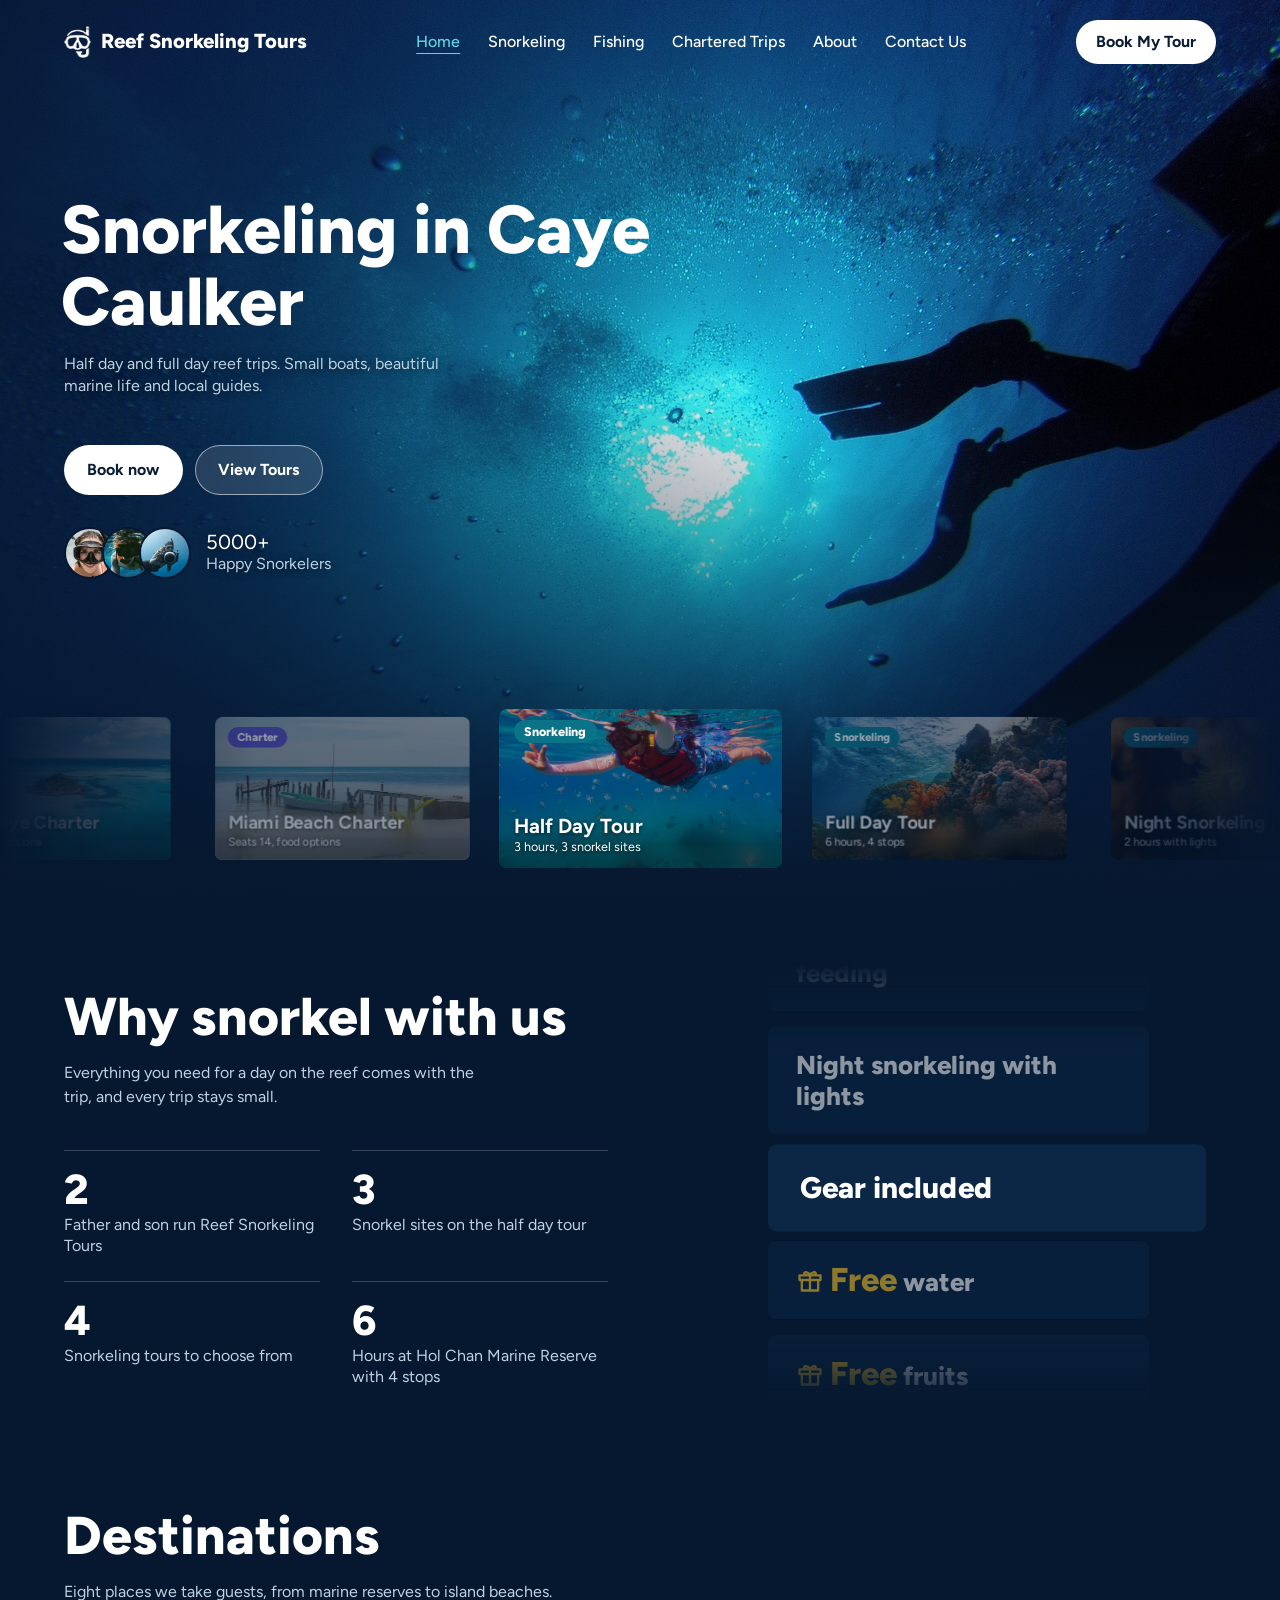
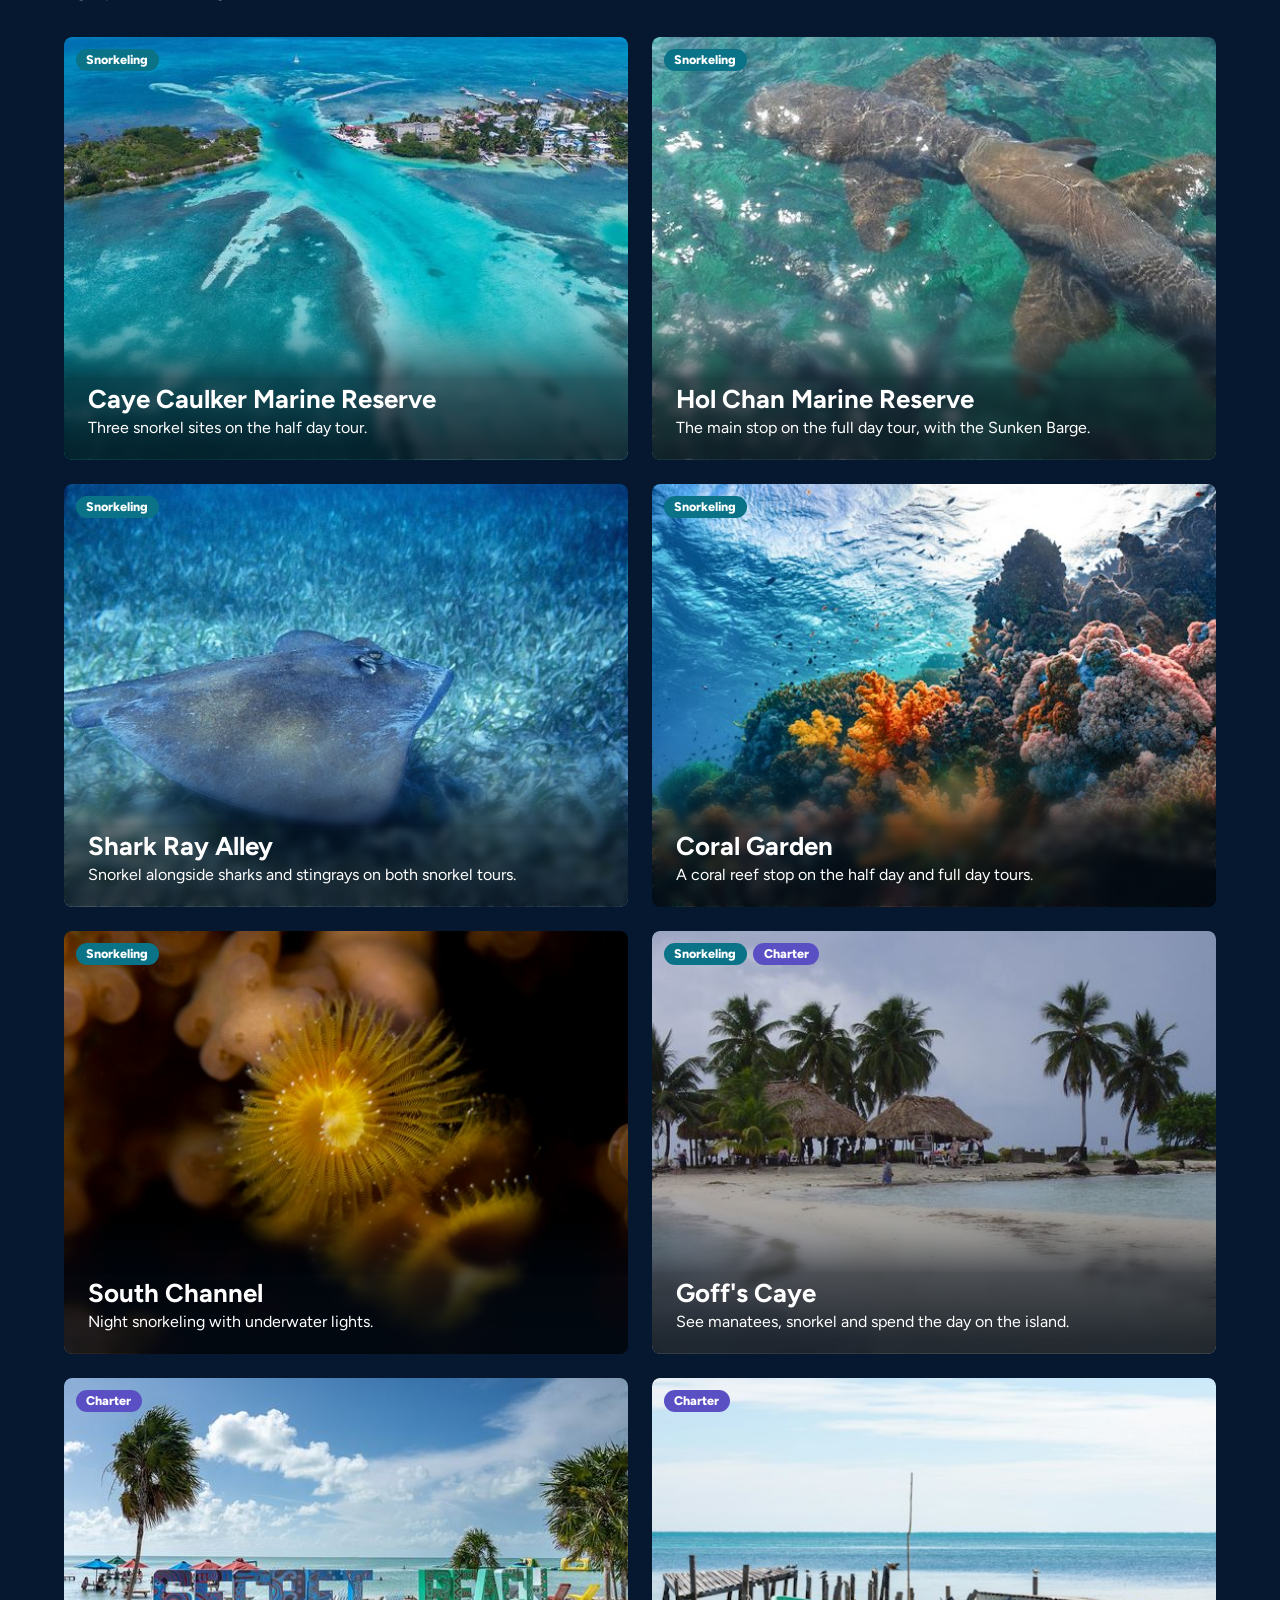
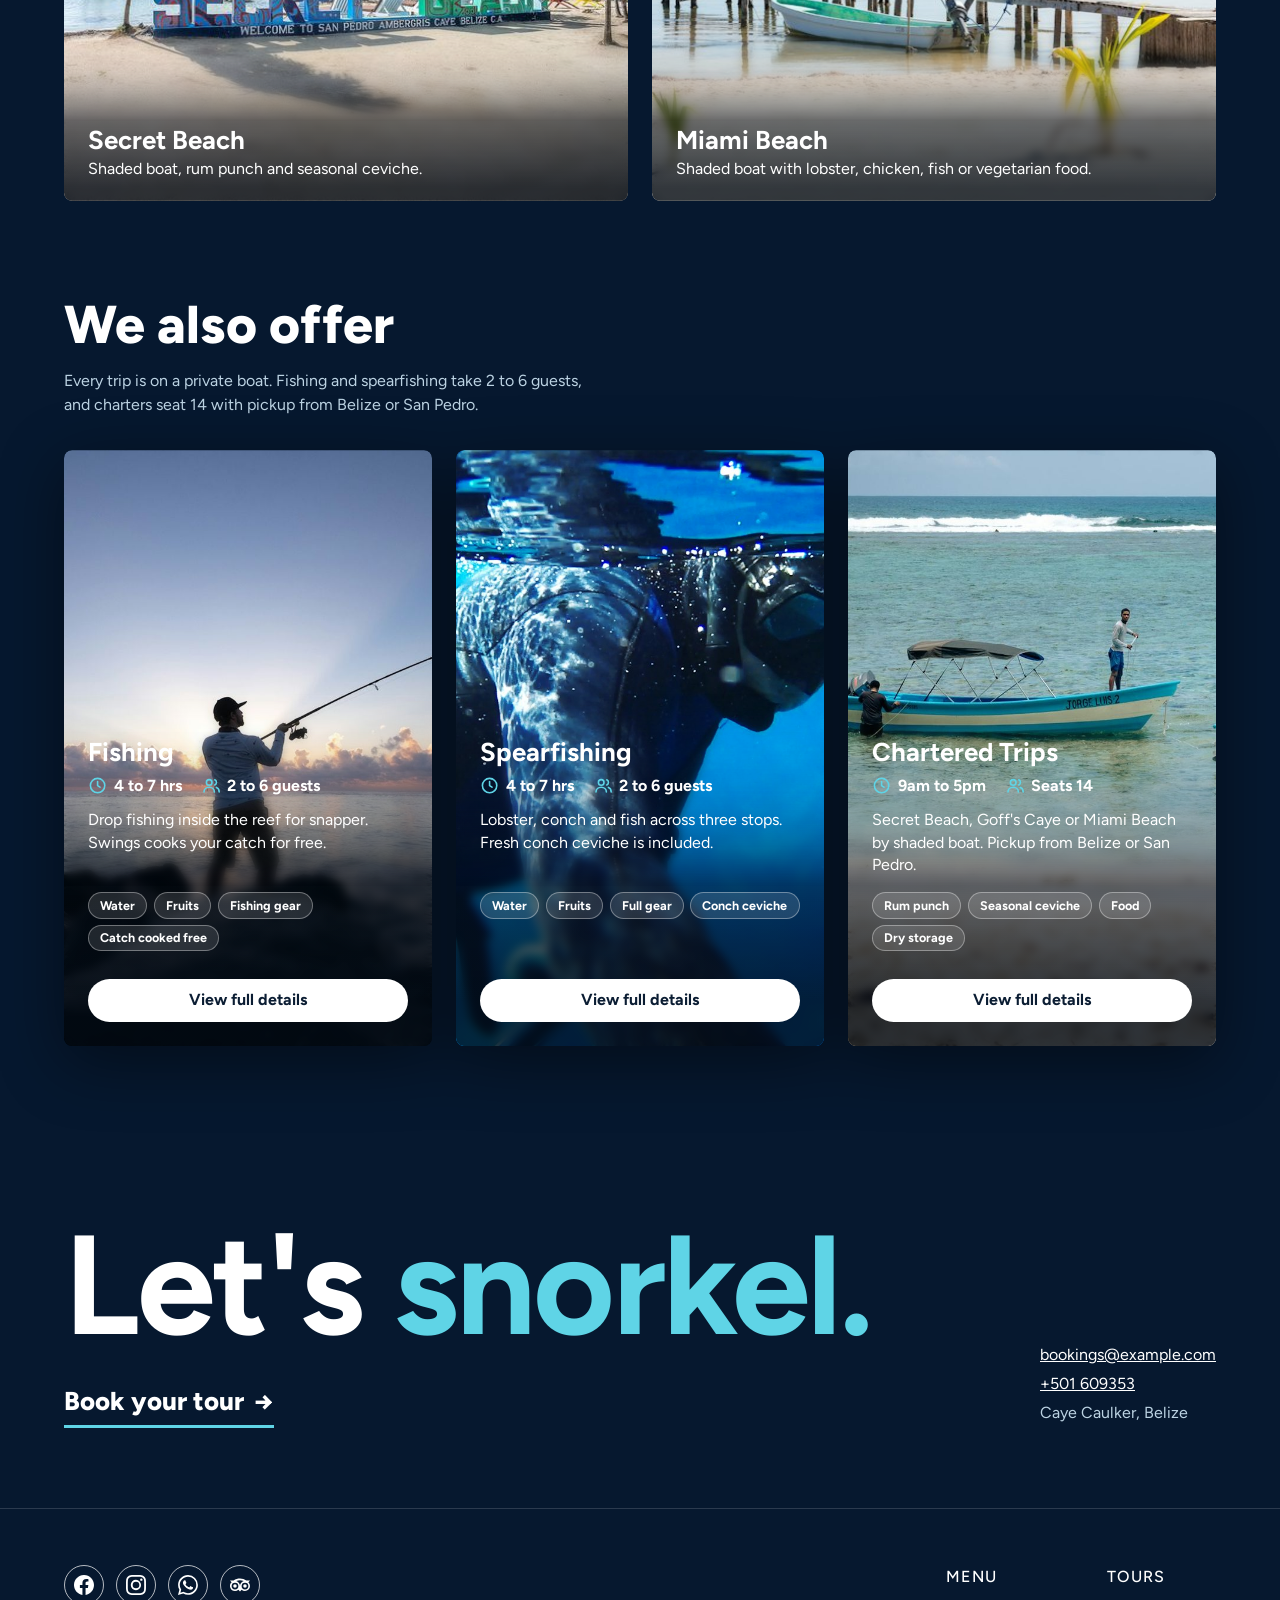
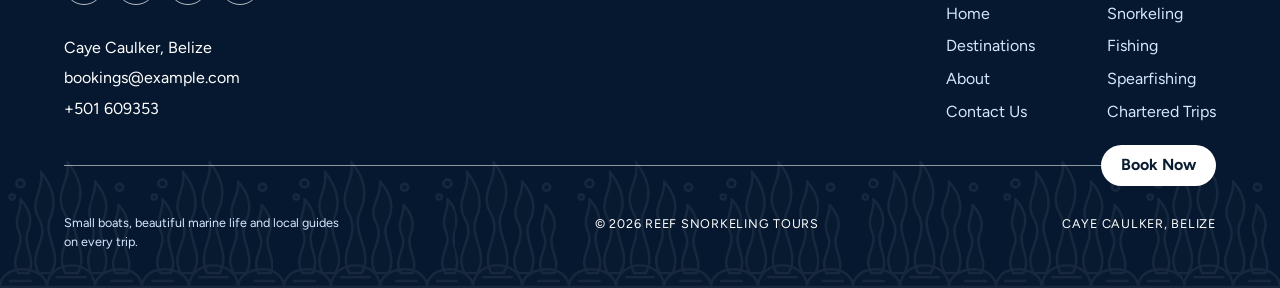
==== commit bebdb8ad: "Added sections, completed home page" ====
--- a/index.html
+++ b/index.html
@@ -4,12 +4,227 @@
   <meta charset="utf-8">
   <meta name="viewport" content="width=device-width, initial-scale=1">
   <title>Reef Snorkeling Tours | Snorkeling in Caye Caulker, Belize</title>
-  <meta name="description" content="Half day and full day reef trips. Small boats, beautiful marine life and local guides.">
+  <meta name="description" content="Snorkeling tours in Caye Caulker, Belize. Half day, full day and night trips to Hol Chan, Shark Ray Alley and Goff's Caye, plus fishing and charters.">
+  <meta name="keywords" content="snorkeling Caye Caulker, Belize snorkeling tours, Hol Chan Marine Reserve, Shark Ray Alley, Goff's Caye, night snorkeling, spearfishing Belize, fishing trips Caye Caulker, chartered trips Belize, Secret Beach, Caye Caulker tours, reef tours">
+  <meta name="author" content="Reef Snorkeling Tours">
+  <meta name="publisher" content="Reef Snorkeling Tours">
+  <meta name="application-name" content="Reef Snorkeling Tours">
+  <meta name="robots" content="index, follow, max-image-preview:large, max-snippet:-1, max-video-preview:-1">
+  <meta name="googlebot" content="index, follow, max-image-preview:large, max-snippet:-1, max-video-preview:-1">
+  <meta name="geo.region" content="BZ-BZ">
+  <meta name="geo.placename" content="Caye Caulker">
+  <meta name="geo.position" content="17.7424;-88.0245">
+  <meta name="theme-color" content="#06182f">
+  <link rel="canonical" href="https://reefsnorkelingtours.com/">
+  <link rel="alternate" hreflang="en" href="https://reefsnorkelingtours.com/">
+  <link rel="alternate" hreflang="x-default" href="https://reefsnorkelingtours.com/">
+  <meta property="og:type" content="website">
+  <meta property="og:site_name" content="Reef Snorkeling Tours">
+  <meta property="og:locale" content="en_US">
+  <meta property="og:title" content="Reef Snorkeling Tours | Snorkeling in Caye Caulker, Belize">
+  <meta property="og:description" content="Snorkeling tours in Caye Caulker, Belize. Half day, full day and night trips to Hol Chan, Shark Ray Alley and Goff's Caye, plus fishing and charters.">
+  <meta property="og:url" content="https://reefsnorkelingtours.com/">
+  <meta property="og:image" content="https://reefsnorkelingtours.com/images/og-image.jpg">
+  <meta property="og:image:width" content="1200">
+  <meta property="og:image:height" content="630">
+  <meta property="og:image:alt" content="Silhouettes of a snorkeler's fins against the sun in deep blue water">
+  <meta name="twitter:card" content="summary_large_image">
+  <meta name="twitter:title" content="Reef Snorkeling Tours | Snorkeling in Caye Caulker, Belize">
+  <meta name="twitter:description" content="Snorkeling tours in Caye Caulker, Belize. Half day, full day and night trips to Hol Chan, Shark Ray Alley and Goff's Caye, plus fishing and charters.">
+  <meta name="twitter:image" content="https://reefsnorkelingtours.com/images/og-image.jpg">
+  <meta name="twitter:image:alt" content="Silhouettes of a snorkeler's fins against the sun in deep blue water">
   <link rel="preconnect" href="https://fonts.googleapis.com">
   <link rel="preconnect" href="https://fonts.gstatic.com" crossorigin>
   <link rel="stylesheet" href="https://fonts.googleapis.com/css2?family=Figtree:wght@400;500;700;800&display=swap">
+  <link rel="preload" as="image" href="images/hero.jpg" fetchpriority="high">
   <link rel="icon" href="favicon.ico" sizes="any">
+  <link rel="icon" type="image/png" sizes="192x192" href="icon-192.png">
+  <link rel="apple-touch-icon" href="apple-touch-icon.png">
+  <link rel="manifest" href="manifest.webmanifest">
   <link rel="stylesheet" href="style.css">
+  <script type="application/ld+json">
+  {
+    "@context": "https://schema.org",
+    "@graph": [
+      {
+        "@type": "WebSite",
+        "@id": "https://reefsnorkelingtours.com/#website",
+        "url": "https://reefsnorkelingtours.com/",
+        "name": "Reef Snorkeling Tours",
+        "inLanguage": "en",
+        "publisher": {
+          "@id": "https://reefsnorkelingtours.com/#business"
+        }
+      },
+      {
+        "@type": [
+          "TravelAgency",
+          "LocalBusiness"
+        ],
+        "@id": "https://reefsnorkelingtours.com/#business",
+        "name": "Reef Snorkeling Tours",
+        "url": "https://reefsnorkelingtours.com/",
+        "telephone": "+501609353",
+        "email": "bookings@example.com",
+        "address": {
+          "@type": "PostalAddress",
+          "addressLocality": "Caye Caulker",
+          "addressRegion": "Belize District",
+          "addressCountry": "BZ"
+        },
+        "logo": {
+          "@type": "ImageObject",
+          "url": "https://reefsnorkelingtours.com/icon-512.png",
+          "width": 512,
+          "height": 512
+        },
+        "image": [
+          "https://reefsnorkelingtours.com/images/og-image.jpg"
+        ],
+        "description": "Snorkeling tours in Caye Caulker, Belize, run by a father and son. Half day, full day and night trips, plus fishing, spearfishing and chartered trips.",
+        "geo": {
+          "@type": "GeoCoordinates",
+          "latitude": 17.7424,
+          "longitude": -88.0245
+        },
+        "areaServed": [
+          "Caye Caulker, Belize",
+          "San Pedro, Belize"
+        ],
+        "sameAs": [
+          "https://www.facebook.com/reefsnorkelingtour/"
+        ],
+        "knowsAbout": [
+          "Snorkeling",
+          "Hol Chan Marine Reserve",
+          "Shark Ray Alley",
+          "Goff's Caye",
+          "Night snorkeling",
+          "Spearfishing",
+          "Fishing",
+          "Chartered boat trips"
+        ],
+        "hasOfferCatalog": {
+          "@type": "OfferCatalog",
+          "name": "Tours and trips",
+          "itemListElement": [
+            {
+              "@type": "Offer",
+              "url": "https://reefsnorkelingtours.com/#tours",
+              "itemOffered": {
+                "@type": "TouristTrip",
+                "name": "Half Day Tour",
+                "description": "Three hours and three snorkel sites at the Caye Caulker Marine Reserve: Coral Garden, Shark and Stingray Alley and South Channel, with tarpon and frigatebird feeding. Water, fruit, snorkeling equipment and the park fee are included.",
+                "touristType": "Snorkelers",
+                "provider": {
+                  "@id": "https://reefsnorkelingtours.com/#business"
+                }
+              }
+            },
+            {
+              "@type": "Offer",
+              "url": "https://reefsnorkelingtours.com/#tours",
+              "itemOffered": {
+                "@type": "TouristTrip",
+                "name": "Full Day Tour",
+                "description": "Six hours and four stops at Hol Chan Marine Reserve: Coral Garden, Shark Ray Alley, Hol Chan and the Sunken Barge, with tarpon and frigatebird feeding. Food, water, fruit, snorkeling equipment and the park fee are included.",
+                "touristType": "Snorkelers",
+                "provider": {
+                  "@id": "https://reefsnorkelingtours.com/#business"
+                }
+              }
+            },
+            {
+              "@type": "Offer",
+              "url": "https://reefsnorkelingtours.com/#tours",
+              "itemOffered": {
+                "@type": "TouristTrip",
+                "name": "Night Snorkeling",
+                "description": "Two hours in South Channel, one hour of preparation and one hour in the water with underwater lights. Water, lights, snorkeling equipment and the entrance and park fees are included.",
+                "touristType": "Snorkelers",
+                "provider": {
+                  "@id": "https://reefsnorkelingtours.com/#business"
+                }
+              }
+            },
+            {
+              "@type": "Offer",
+              "url": "https://reefsnorkelingtours.com/#tours",
+              "itemOffered": {
+                "@type": "TouristTrip",
+                "name": "Full Day Goff's Caye",
+                "description": "See manatees, snorkel Goff's Caye, stop for lunch and spend the rest of the day on the island, 9am to 5pm. Water, snorkeling equipment, fruit, food and the park fee are included.",
+                "touristType": "Snorkelers",
+                "provider": {
+                  "@id": "https://reefsnorkelingtours.com/#business"
+                }
+              }
+            },
+            {
+              "@type": "Offer",
+              "url": "https://reefsnorkelingtours.com/#tours",
+              "itemOffered": {
+                "@type": "TouristTrip",
+                "name": "Fishing",
+                "description": "Four or seven hours of drop fishing inside the reef for snapper, for 2 to 6 guests. Water, fruit and fishing equipment are included, and the restaurant Swings cooks your catch for free.",
+                "touristType": "Anglers",
+                "provider": {
+                  "@id": "https://reefsnorkelingtours.com/#business"
+                }
+              }
+            },
+            {
+              "@type": "Offer",
+              "url": "https://reefsnorkelingtours.com/#tours",
+              "itemOffered": {
+                "@type": "TouristTrip",
+                "name": "Spearfishing",
+                "description": "Four or seven hours catching lobster, conch and fish across three stops, for 2 to 6 guests. Water, fruit, full gear and fresh conch ceviche are included.",
+                "touristType": "Anglers",
+                "provider": {
+                  "@id": "https://reefsnorkelingtours.com/#business"
+                }
+              }
+            },
+            {
+              "@type": "Offer",
+              "url": "https://reefsnorkelingtours.com/#tours",
+              "itemOffered": {
+                "@type": "TouristTrip",
+                "name": "Chartered Trips",
+                "description": "A full day at Secret Beach, Goff's Caye or Miami Beach on a shaded boat that seats 14, 9am to 5pm. Rum punch, seasonal ceviche, food and dry storage are included, with pickup from Belize or San Pedro.",
+                "touristType": "Groups",
+                "provider": {
+                  "@id": "https://reefsnorkelingtours.com/#business"
+                }
+              }
+            }
+          ]
+        }
+      },
+      {
+        "@type": "WebPage",
+        "@id": "https://reefsnorkelingtours.com/#webpage",
+        "url": "https://reefsnorkelingtours.com/",
+        "name": "Reef Snorkeling Tours | Snorkeling in Caye Caulker, Belize",
+        "description": "Snorkeling tours in Caye Caulker, Belize. Half day, full day and night trips to Hol Chan, Shark Ray Alley and Goff's Caye, plus fishing and charters.",
+        "inLanguage": "en",
+        "isPartOf": {
+          "@id": "https://reefsnorkelingtours.com/#website"
+        },
+        "about": {
+          "@id": "https://reefsnorkelingtours.com/#business"
+        },
+        "primaryImageOfPage": {
+          "@type": "ImageObject",
+          "url": "https://reefsnorkelingtours.com/images/hero.jpg",
+          "width": 1280,
+          "height": 960
+        }
+      }
+    ]
+  }
+  </script>
 </head>
 <body>
 
@@ -22,10 +237,10 @@
 
 <main>
   <section class="hero">
-    <img class="hero-img" src="images/hero.jpg" alt="Silhouettes of a snorkeler's fins against the sun in deep blue water">
+    <img fetchpriority="high" class="hero-img" src="images/hero.jpg" alt="Silhouettes of a snorkeler's fins against the sun in deep blue water">
 
     <header class="site-header">
-      <a class="logo" href="./"><img src="images/logo.webp" alt="" width="253" height="298">Reef Snorkeling Tours</a>
+      <a class="logo" href="./"><img decoding="async" loading="lazy" src="images/logo.webp" alt="" width="253" height="298">Reef Snorkeling Tours</a>
       <button class="menu-toggle" type="button" aria-expanded="false" aria-controls="menu" aria-label="Open menu">
         <svg class="icon line" viewBox="0 0 24 24"><path class="bars" d="M4 7h16M4 12h16M4 17h16"/><path class="x" d="M6 6l12 12M18 6 6 18"/></svg>
       </button>
@@ -51,58 +266,58 @@
       </div>
       <div class="trust">
         <span class="faces">
-          <img src="images/snorkeler-1.webp" alt="" width="160" height="160">
-          <img src="images/snorkeler-2.webp" alt="" width="160" height="160">
-          <img src="images/snorkeler-3.webp" alt="" width="160" height="160">
+          <img decoding="async" loading="lazy" src="images/snorkeler-1.webp" alt="" width="160" height="160">
+          <img decoding="async" loading="lazy" src="images/snorkeler-2.webp" alt="" width="160" height="160">
+          <img decoding="async" loading="lazy" src="images/snorkeler-3.webp" alt="" width="160" height="160">
         </span>
         <p><span>5000+</span>Happy Snorkelers</p>
       </div>
     </div>
 
-    <div class="strip">
+    <div class="strip" id="snorkeling">
       <ul class="cards">
         <li><button class="card" type="button" aria-current="true" data-tour="half-day-tour" data-where="Caye Caulker Marine Reserve" data-time="3 hours" data-desc="Three snorkel sites: Coral Garden, Shark and Stingray Alley and South Channel, plus tarpon and magnificent frigatebird feeding. Includes water, fruit, snorkeling equipment and the park fee.">
-          <img src="images/half-day-tour-sm.jpg" alt="A snorkeler in a life vest above a school of small fish" width="640" height="480">
+          <img decoding="async" loading="lazy" src="images/half-day-tour-sm.jpg" alt="A snorkeler in a life vest above a school of small fish" width="640" height="480">
           <span class="card-top"><span class="card-chip snorkeling">Snorkeling</span></span>
           <span class="card-text"><strong>Half Day Tour</strong><span>3 hours, 3 snorkel sites</span></span>
         </button></li>
         <li><button class="card" type="button" data-tour="full-day-tour" data-where="Hol Chan Marine Reserve" data-time="6 hours" data-desc="Four stops: Coral Garden, Shark and Ray Alley, Hol Chan (main) and the Sunken Barge. Bonus tarpon and magnificent frigatebird feeding. Includes food, water, fruit, snorkeling equipment and the park fee.">
-          <img src="images/full-day-tour-sm.jpg" alt="Colorful coral heads in sunlit water" width="640" height="480">
+          <img decoding="async" loading="lazy" src="images/full-day-tour-sm.jpg" alt="Colorful coral heads in sunlit water" width="640" height="480">
           <span class="card-top"><span class="card-chip snorkeling">Snorkeling</span></span>
           <span class="card-text"><strong>Full Day Tour</strong><span>6 hours, 4 stops</span></span>
         </button></li>
         <li><button class="card" type="button" data-tour="night-snorkeling" data-where="South Channel" data-time="5pm to 7pm" data-desc="Two hours in total: one hour of prep and one hour in the water. Includes water, underwater lights, snorkeling equipment and the entrance and park fees.">
-          <img src="images/night-snorkeling-sm.jpg" alt="A yellow feather duster worm glowing against a dark reef" width="640" height="480">
+          <img decoding="async" loading="lazy" src="images/night-snorkeling-sm.jpg" alt="A yellow feather duster worm glowing against a dark reef" width="640" height="480">
           <span class="card-top"><span class="card-chip snorkeling">Snorkeling</span></span>
           <span class="card-text"><strong>Night Snorkeling</strong><span>2 hours with lights</span></span>
         </button></li>
         <li><button class="card" type="button" data-tour="goffs-caye-snorkeling" data-where="Goff's Caye" data-time="9am to 5pm" data-desc="See manatees, snorkel Goff's Caye, stop for lunch, then enjoy the rest of the day on the island. Includes water, snorkeling equipment, fruit, food and the park fee.">
-          <img src="images/goffs-caye-snorkeling-sm.jpg" alt="A manatee and calf swimming in clear water" width="640" height="480">
+          <img decoding="async" loading="lazy" src="images/goffs-caye-snorkeling-sm.jpg" alt="A manatee and calf swimming in clear water" width="640" height="480">
           <span class="card-top"><span class="card-chip snorkeling">Snorkeling</span></span>
           <span class="card-text"><strong>Full Day Goff's Caye</strong><span>Manatees, snorkel, lunch</span></span>
         </button></li>
         <li><button class="card" type="button" data-tour="half-day-spearfishing" data-where="Caye Caulker" data-time="4 hours, 9am to 1pm" data-desc="Catch lobster, conch and fish across three stops: the company's lobster traps, a shallow reef for conch and a recreational zone for spearfishing. Fresh conch ceviche is included, along with water, fruit, spearfishing and snorkeling equipment and a private vessel. 2 to 6 guests.">
-          <img src="images/half-day-spearfishing-sm.jpg" alt="A spearfisher in a wetsuit at the surface holding a speargun" width="640" height="480">
+          <img decoding="async" loading="lazy" src="images/half-day-spearfishing-sm.jpg" alt="A spearfisher in a wetsuit at the surface holding a speargun" width="640" height="480">
           <span class="card-top"><span class="card-chip spearfishing">Spearfishing</span></span>
           <span class="card-text"><strong>Half Day Spearfishing</strong><span>4 hours, ceviche included</span></span>
         </button></li>
         <li><button class="card" type="button" data-tour="full-day-spearfishing" data-where="Caye Caulker" data-time="7 hours, 9am to 4pm" data-desc="Catch lobster, conch and fish across three stops: the company's lobster traps, a shallow reef for conch and a recreational zone for spearfishing. Fresh conch ceviche is included, along with water, fruit, spearfishing and snorkeling equipment and a private vessel. 2 to 6 guests.">
-          <img src="images/full-day-spearfishing-sm.jpg" alt="A spear aimed at a school of fish in blue water" width="640" height="480">
+          <img decoding="async" loading="lazy" src="images/full-day-spearfishing-sm.jpg" alt="A spear aimed at a school of fish in blue water" width="640" height="480">
           <span class="card-top"><span class="card-chip spearfishing">Spearfishing</span></span>
           <span class="card-text"><strong>Full Day Spearfishing</strong><span>7 hours, ceviche included</span></span>
         </button></li>
         <li><button class="card" type="button" data-tour="secret-beach" data-where="Secret Beach" data-time="9am to 5pm" data-desc="A shaded boat with a big canopy that seats 14, with dry compartments for your things. Includes rum punch and seasonal ceviche (conch, lobster or shrimp, your pick when in season). Pickup and drop off from Belize or San Pedro, day or night, for a small fee.">
-          <img src="images/secret-beach-sm.jpg" alt="Palm trees leaning over a sandy beach" width="640" height="480">
+          <img decoding="async" loading="lazy" src="images/secret-beach-sm.jpg" alt="Palm trees leaning over a sandy beach" width="640" height="480">
           <span class="card-top"><span class="card-chip charter">Charter</span></span>
           <span class="card-text"><strong>Secret Beach Charter</strong><span>Seats 14, rum punch</span></span>
         </button></li>
         <li><button class="card" type="button" data-tour="goffs-caye-charter" data-where="Goff's Caye" data-time="9am to 5pm" data-desc="A shaded boat with a big canopy that seats 14, with dry compartments for your things. Lobster, chicken, fish and vegetarian food options. Includes rum punch and seasonal ceviche (conch, lobster or shrimp, your pick when in season). Pickup and drop off from Belize or San Pedro, day or night, for a small fee.">
-          <img src="images/goffs-caye-charter-sm.jpg" alt="A tiny green island ringed by turquoise water" width="640" height="480">
+          <img decoding="async" loading="lazy" src="images/goffs-caye-charter-sm.jpg" alt="A tiny green island ringed by turquoise water" width="640" height="480">
           <span class="card-top"><span class="card-chip charter">Charter</span></span>
           <span class="card-text"><strong>Goff's Caye Charter</strong><span>Seats 14, food options</span></span>
         </button></li>
         <li><button class="card" type="button" data-tour="miami-beach" data-where="Miami Beach" data-time="9am to 5pm" data-desc="A shaded boat with a big canopy that seats 14, with dry compartments for your things. Lobster, chicken, fish and vegetarian food options. Includes rum punch and seasonal ceviche (conch, lobster or shrimp, your pick when in season). Pickup and drop off from Belize or San Pedro, day or night, for a small fee.">
-          <img src="images/miami-beach-sm.jpg" alt="A boat and old wooden dock on a white sand beach" width="640" height="480">
+          <img decoding="async" loading="lazy" src="images/miami-beach-sm.jpg" alt="A boat and old wooden dock on a white sand beach" width="640" height="480">
           <span class="card-top"><span class="card-chip charter">Charter</span></span>
           <span class="card-text"><strong>Miami Beach Charter</strong><span>Seats 14, food options</span></span>
         </button></li>
@@ -110,7 +325,7 @@
     </div>
   </section>
 
-  <section class="why">
+  <section class="why" id="about">
     <div class="why-text">
       <h2>Why snorkel with us</h2>
       <p>Everything you need for a day on the reef comes with the trip, and every trip stays small.</p>
@@ -140,49 +355,49 @@
     <p>Eight places we take guests, from marine reserves to island beaches.</p>
     <ul class="spots">
       <li>
-        <img src="images/spot-caye-caulker-sm.jpg" srcset="images/spot-caye-caulker-sm.jpg 640w, images/spot-caye-caulker.jpg 1280w" sizes="(min-width: 90rem) 25vw, (min-width: 50.01rem) 50vw, 100vw" alt="Aerial view of Caye Caulker and the turquoise channel through the reef" width="640" height="480" loading="lazy">
+        <img decoding="async" src="images/spot-caye-caulker-sm.jpg" srcset="images/spot-caye-caulker-sm.jpg 640w, images/spot-caye-caulker.jpg 1280w" sizes="(min-width: 90rem) 25vw, (min-width: 50.01rem) 50vw, 100vw" alt="Aerial view of Caye Caulker and the turquoise channel through the reef" width="640" height="480" loading="lazy">
         <span class="tags"><span class="card-chip snorkeling">Snorkeling</span></span>
         <h3>Caye Caulker Marine Reserve</h3>
         <p>Three snorkel sites on the half day tour.</p>
       </li>
       <li>
-        <img src="images/spot-hol-chan-sm.jpg" srcset="images/spot-hol-chan-sm.jpg 640w, images/spot-hol-chan.jpg 960w" sizes="(min-width: 90rem) 25vw, (min-width: 50.01rem) 50vw, 100vw" alt="Nurse sharks swimming in clear shallow water at Hol Chan" width="640" height="480" loading="lazy">
+        <img decoding="async" src="images/spot-hol-chan-sm.jpg" srcset="images/spot-hol-chan-sm.jpg 640w, images/spot-hol-chan.jpg 960w" sizes="(min-width: 90rem) 25vw, (min-width: 50.01rem) 50vw, 100vw" alt="Nurse sharks swimming in clear shallow water at Hol Chan" width="640" height="480" loading="lazy">
         <span class="tags"><span class="card-chip snorkeling">Snorkeling</span></span>
         <h3>Hol Chan Marine Reserve</h3>
         <p>The main stop on the full day tour, with the Sunken Barge.</p>
       </li>
       <li>
-        <img src="images/spot-shark-ray-alley-sm.jpg" srcset="images/spot-shark-ray-alley-sm.jpg 640w, images/spot-shark-ray-alley.jpg 1280w" sizes="(min-width: 90rem) 25vw, (min-width: 50.01rem) 50vw, 100vw" alt="A southern stingray gliding over seagrass at Shark Ray Alley" width="640" height="480" loading="lazy">
+        <img decoding="async" src="images/spot-shark-ray-alley-sm.jpg" srcset="images/spot-shark-ray-alley-sm.jpg 640w, images/spot-shark-ray-alley.jpg 1280w" sizes="(min-width: 90rem) 25vw, (min-width: 50.01rem) 50vw, 100vw" alt="A southern stingray gliding over seagrass at Shark Ray Alley" width="640" height="480" loading="lazy">
         <span class="tags"><span class="card-chip snorkeling">Snorkeling</span></span>
         <h3>Shark Ray Alley</h3>
         <p>Snorkel alongside sharks and stingrays on both snorkel tours.</p>
       </li>
       <li>
-        <img src="images/full-day-tour-sm.jpg" srcset="images/full-day-tour-sm.jpg 640w, images/full-day-tour.jpg 1800w" sizes="(min-width: 90rem) 25vw, (min-width: 50.01rem) 50vw, 100vw" alt="Colorful coral heads in sunlit water" width="640" height="480" loading="lazy">
+        <img decoding="async" src="images/full-day-tour-sm.jpg" srcset="images/full-day-tour-sm.jpg 640w, images/full-day-tour.jpg 1800w" sizes="(min-width: 90rem) 25vw, (min-width: 50.01rem) 50vw, 100vw" alt="Colorful coral heads in sunlit water" width="640" height="480" loading="lazy">
         <span class="tags"><span class="card-chip snorkeling">Snorkeling</span></span>
         <h3>Coral Garden</h3>
         <p>A coral reef stop on the half day and full day tours.</p>
       </li>
       <li>
-        <img src="images/night-snorkeling-sm.jpg" srcset="images/night-snorkeling-sm.jpg 640w, images/night-snorkeling.jpg 1800w" sizes="(min-width: 90rem) 25vw, (min-width: 50.01rem) 50vw, 100vw" alt="A yellow feather duster worm glowing against a dark reef" width="640" height="480" loading="lazy">
+        <img decoding="async" src="images/night-snorkeling-sm.jpg" srcset="images/night-snorkeling-sm.jpg 640w, images/night-snorkeling.jpg 1800w" sizes="(min-width: 90rem) 25vw, (min-width: 50.01rem) 50vw, 100vw" alt="A yellow feather duster worm glowing against a dark reef" width="640" height="480" loading="lazy">
         <span class="tags"><span class="card-chip snorkeling">Snorkeling</span></span>
         <h3>South Channel</h3>
         <p>Night snorkeling with underwater lights.</p>
       </li>
       <li>
-        <img src="images/spot-goffs-caye-sm.jpg" srcset="images/spot-goffs-caye-sm.jpg 640w, images/spot-goffs-caye.jpg 1280w" sizes="(min-width: 90rem) 25vw, (min-width: 50.01rem) 50vw, 100vw" alt="A white sand beach with palm trees and thatched shelters on Goff's Caye" width="640" height="480" loading="lazy">
+        <img decoding="async" src="images/spot-goffs-caye-sm.jpg" srcset="images/spot-goffs-caye-sm.jpg 640w, images/spot-goffs-caye.jpg 1280w" sizes="(min-width: 90rem) 25vw, (min-width: 50.01rem) 50vw, 100vw" alt="A white sand beach with palm trees and thatched shelters on Goff's Caye" width="640" height="480" loading="lazy">
         <span class="tags"><span class="card-chip snorkeling">Snorkeling</span><span class="card-chip charter">Charter</span></span>
         <h3>Goff's Caye</h3>
         <p>See manatees, snorkel and spend the day on the island.</p>
       </li>
       <li>
-        <img src="images/spot-secret-beach-sm.jpg" srcset="images/spot-secret-beach-sm.jpg 640w, images/spot-secret-beach.jpg 1280w" sizes="(min-width: 90rem) 25vw, (min-width: 50.01rem) 50vw, 100vw" alt="The Secret Beach sign on a white sand beach with palm trees" width="640" height="480" loading="lazy">
+        <img decoding="async" src="images/spot-secret-beach-sm.jpg" srcset="images/spot-secret-beach-sm.jpg 640w, images/spot-secret-beach.jpg 1280w" sizes="(min-width: 90rem) 25vw, (min-width: 50.01rem) 50vw, 100vw" alt="The Secret Beach sign on a white sand beach with palm trees" width="640" height="480" loading="lazy">
         <span class="tags"><span class="card-chip charter">Charter</span></span>
         <h3>Secret Beach</h3>
         <p>Shaded boat, rum punch and seasonal ceviche.</p>
       </li>
       <li>
-        <img src="images/miami-beach-sm.jpg" srcset="images/miami-beach-sm.jpg 640w, images/miami-beach.jpg 1800w" sizes="(min-width: 90rem) 25vw, (min-width: 50.01rem) 50vw, 100vw" alt="A boat and old wooden dock on a white sand beach" width="640" height="480" loading="lazy">
+        <img decoding="async" src="images/miami-beach-sm.jpg" srcset="images/miami-beach-sm.jpg 640w, images/miami-beach.jpg 1800w" sizes="(min-width: 90rem) 25vw, (min-width: 50.01rem) 50vw, 100vw" alt="A boat and old wooden dock on a white sand beach" width="640" height="480" loading="lazy">
         <span class="tags"><span class="card-chip charter">Charter</span></span>
         <h3>Miami Beach</h3>
         <p>Shaded boat with lobster, chicken, fish or vegetarian food.</p>
@@ -195,7 +410,7 @@
     <p>Every trip is on a private boat. Fishing and spearfishing take 2 to 6 guests, and charters seat 14 with pickup from Belize or San Pedro.</p>
     <ul class="offers">
       <li id="fishing">
-        <img src="images/fishing.jpg" alt="A fisherman casting a line from the rocks at sunrise" width="840" height="1120" loading="lazy">
+        <img decoding="async" src="images/fishing.jpg" alt="A fisherman casting a line from the rocks at sunrise" width="840" height="1120" loading="lazy">
         <h3>Fishing</h3>
         <p class="meta"><span><svg class="icon line"><use href="#i-clock"/></svg>4 to 7 hrs</span><span><svg class="icon line"><use href="#i-people"/></svg>2 to 6 guests</span></p>
         <p>Drop fishing inside the reef for snapper. Swings cooks your catch for free.</p>
@@ -205,10 +420,10 @@
         <li>Fishing gear</li>
         <li>Catch cooked free</li>
         </ul>
-        <a class="btn btn-light" href="contact.html?tour=fishing">Book Now</a>
-      </li>
-      <li>
-        <img src="images/half-day-spearfishing.jpg" alt="A spearfisher in a wetsuit at the surface holding a speargun" width="1800" height="1100" loading="lazy">
+        <a class="btn btn-light" href="contact.html?tour=fishing">View full details</a>
+      </li>
+      <li>
+        <img decoding="async" src="images/half-day-spearfishing.jpg" alt="A spearfisher in a wetsuit at the surface holding a speargun" width="1800" height="1100" loading="lazy">
         <h3>Spearfishing</h3>
         <p class="meta"><span><svg class="icon line"><use href="#i-clock"/></svg>4 to 7 hrs</span><span><svg class="icon line"><use href="#i-people"/></svg>2 to 6 guests</span></p>
         <p>Lobster, conch and fish across three stops. Fresh conch ceviche is included.</p>
@@ -218,10 +433,10 @@
         <li>Full gear</li>
         <li>Conch ceviche</li>
         </ul>
-        <a class="btn btn-light" href="contact.html?tour=spearfishing">Book Now</a>
+        <a class="btn btn-light" href="contact.html?tour=spearfishing">View full details</a>
       </li>
       <li id="chartered-trips">
-        <img src="images/chartered-trips.jpg" alt="A shaded boat in shallow turquoise water off a white sand beach" width="840" height="1120" loading="lazy">
+        <img decoding="async" src="images/chartered-trips.jpg" alt="A shaded boat in shallow turquoise water off a white sand beach" width="840" height="1120" loading="lazy">
         <h3>Chartered Trips</h3>
         <p class="meta"><span><svg class="icon line"><use href="#i-clock"/></svg>9am to 5pm</span><span><svg class="icon line"><use href="#i-people"/></svg>Seats 14</span></p>
         <p>Secret Beach, Goff's Caye or Miami Beach by shaded boat. Pickup from Belize or San Pedro.</p>
@@ -231,17 +446,83 @@
         <li>Food</li>
         <li>Dry storage</li>
         </ul>
-        <a class="btn btn-light" href="contact.html?tour=chartered-trips">Book Now</a>
+        <a class="btn btn-light" href="contact.html?tour=chartered-trips">View full details</a>
       </li>
     </ul>
   </section>
+
+  <section class="cta">
+    <div>
+      <h2>Let's <em>snorkel.</em></h2>
+      <a class="cta-link" href="contact.html?tour=general">Book your tour <span aria-hidden="true">&rarr;</span></a>
+    </div>
+    <address>
+      <a href="mailto:bookings@example.com">bookings@example.com</a><br>
+      <a href="tel:+501609353">+501 609353</a><br>
+      Caye Caulker, Belize
+    </address>
+  </section>
 </main>
+
+<footer class="site-footer">
+  <svg hidden width="0" height="0"><symbol id="i-fish" viewBox="0 0 80 50"><g fill="rgba(255,255,255,0.07)" stroke="currentColor" stroke-width="3.4" stroke-linejoin="round" stroke-linecap="round"><path d="M72 26C66 14 46 10 28 24L8 12C12 20 12 32 8 40L28 28C46 42 66 38 72 26Z"/><path d="M42 13L50 4C56 4 58 9 58 15"/><path d="M44 37L50 46C56 46 58 42 58 37"/><path d="M60 17C54 22 54 30 60 35"/><path d="M65 20C61 24 61 29 65 33"/><circle cx="66" cy="23" r="1.6" fill="currentColor"/></g></symbol></svg>
+  <div class="foot-top">
+    <div class="foot-info">
+      <ul class="social">
+        <li><a href="https://www.facebook.com/reefsnorkelingtour/" aria-label="Facebook" target="_blank" rel="noopener"><svg class="icon fill" viewBox="0 0 16 16"><path d="M16 8.049c0-4.446-3.582-8.05-8-8.05C3.58 0-.002 3.603-.002 8.05c0 4.017 2.926 7.347 6.75 7.951v-5.625h-2.03V8.05H6.75V6.275c0-2.017 1.195-3.131 3.022-3.131.876 0 1.791.157 1.791.157v1.98h-1.009c-.993 0-1.303.621-1.303 1.258v1.51h2.218l-.354 2.326H9.25V16c3.824-.604 6.75-3.934 6.75-7.951"/></svg></a></li>
+        <li><a href="#" aria-label="Instagram" target="_blank" rel="noopener"><svg class="icon fill" viewBox="0 0 16 16"><path d="M8 0C5.829 0 5.556.01 4.703.048 3.85.088 3.269.222 2.76.42a3.9 3.9 0 0 0-1.417.923A3.9 3.9 0 0 0 .42 2.76C.222 3.268.087 3.85.048 4.7.01 5.555 0 5.827 0 8.001c0 2.172.01 2.444.048 3.297.04.852.174 1.433.372 1.942.205.526.478.972.923 1.417.444.445.89.719 1.416.923.51.198 1.09.333 1.942.372C5.555 15.99 5.827 16 8 16s2.444-.01 3.298-.048c.851-.04 1.434-.174 1.943-.372a3.9 3.9 0 0 0 1.416-.923c.445-.445.718-.891.923-1.417.197-.509.332-1.09.372-1.942C15.99 10.445 16 10.173 16 8s-.01-2.445-.048-3.299c-.04-.851-.175-1.433-.372-1.941a3.9 3.9 0 0 0-.923-1.417A3.9 3.9 0 0 0 13.24.42c-.51-.198-1.092-.333-1.943-.372C10.443.01 10.172 0 7.998 0zm-.717 1.442h.718c2.136 0 2.389.007 3.232.046.78.035 1.204.166 1.486.275.373.145.64.319.92.599s.453.546.598.92c.11.281.24.705.275 1.485.039.843.047 1.096.047 3.231s-.008 2.389-.047 3.232c-.035.78-.166 1.203-.275 1.485a2.5 2.5 0 0 1-.599.919c-.28.28-.546.453-.92.598-.28.11-.704.24-1.485.276-.843.038-1.096.047-3.232.047s-2.39-.009-3.233-.047c-.78-.036-1.203-.166-1.485-.276a2.5 2.5 0 0 1-.92-.598 2.5 2.5 0 0 1-.6-.92c-.109-.281-.24-.705-.275-1.485-.038-.843-.046-1.096-.046-3.233s.008-2.388.046-3.231c.036-.78.166-1.204.276-1.486.145-.373.319-.64.599-.92s.546-.453.92-.598c.282-.11.705-.24 1.485-.276.738-.034 1.024-.044 2.515-.045zm4.988 1.328a.96.96 0 1 0 0 1.92.96.96 0 0 0 0-1.92m-4.27 1.122a4.109 4.109 0 1 0 0 8.217 4.109 4.109 0 0 0 0-8.217m0 1.441a2.667 2.667 0 1 1 0 5.334 2.667 2.667 0 0 1 0-5.334"/></svg></a></li>
+        <li><a href="#" aria-label="WhatsApp" target="_blank" rel="noopener"><svg class="icon fill" viewBox="0 0 16 16"><path d="M13.601 2.326A7.85 7.85 0 0 0 7.994 0C3.627 0 .068 3.558.064 7.926c0 1.399.366 2.76 1.057 3.965L0 16l4.204-1.102a7.9 7.9 0 0 0 3.79.965h.004c4.368 0 7.926-3.558 7.93-7.93A7.9 7.9 0 0 0 13.6 2.326zM7.994 14.521a6.6 6.6 0 0 1-3.356-.92l-.24-.144-2.494.654.666-2.433-.156-.251a6.56 6.56 0 0 1-1.007-3.505c0-3.626 2.957-6.584 6.591-6.584a6.56 6.56 0 0 1 4.66 1.931 6.56 6.56 0 0 1 1.928 4.66c-.004 3.639-2.961 6.592-6.592 6.592m3.615-4.934c-.197-.099-1.17-.578-1.353-.646-.182-.065-.315-.099-.445.099-.133.197-.513.646-.627.775-.114.133-.232.148-.43.05-.197-.1-.836-.308-1.592-.985-.59-.525-.985-1.175-1.103-1.372-.114-.198-.011-.304.088-.403.087-.088.197-.232.296-.346.1-.114.133-.198.198-.33.065-.134.034-.248-.015-.347-.05-.099-.445-1.076-.612-1.47-.16-.389-.323-.335-.445-.34-.114-.007-.247-.007-.38-.007a.73.73 0 0 0-.529.247c-.182.198-.691.677-.691 1.654s.71 1.916.81 2.049c.098.133 1.394 2.132 3.383 2.992.47.205.84.326 1.129.418.475.152.904.129 1.246.08.38-.058 1.171-.48 1.338-.943.164-.464.164-.86.114-.943-.049-.084-.182-.133-.38-.232"/></svg></a></li>
+        <li><a href="#" aria-label="TripAdvisor" target="_blank" rel="noopener"><svg class="icon fill" viewBox="0 0 24 24"><path d="M12.006 4.295c-2.67 0-5.338.784-7.645 2.353H0l1.963 2.135a5.997 5.997 0 0 0 4.04 10.43 5.976 5.976 0 0 0 4.075-1.6L12 19.705l1.922-2.09a5.972 5.972 0 0 0 4.072 1.598 6 6 0 0 0 6-5.998 5.982 5.982 0 0 0-1.957-4.432L24 6.648h-4.35a13.573 13.573 0 0 0-7.644-2.353zM12 6.255c1.531 0 3.063.303 4.504.903C13.943 8.138 12 10.43 12 13.1c0-2.671-1.942-4.962-4.504-5.942A11.72 11.72 0 0 1 12 6.256zM6.002 9.157a4.059 4.059 0 1 1 0 8.118 4.059 4.059 0 0 1 0-8.118zm11.992.002a4.057 4.057 0 1 1 .003 8.115 4.057 4.057 0 0 1-.003-8.115zm-11.992 1.93a2.128 2.128 0 0 0 0 4.256 2.128 2.128 0 0 0 0-4.256zm11.992 0a2.128 2.128 0 0 0 0 4.256 2.128 2.128 0 0 0 0-4.256z"/></svg></a></li>
+      </ul>
+      <address>
+        Caye Caulker, Belize<br>
+        <a href="mailto:bookings@example.com">bookings@example.com</a><br>
+        <a href="tel:+501609353">+501 609353</a>
+      </address>
+    </div>
+    <nav class="foot-cols" aria-label="Footer">
+      <div>
+        <h3>Menu</h3>
+        <ul>
+          <li><a href="./">Home</a></li>
+          <li><a href="./#destinations">Destinations</a></li>
+          <li><a href="./#about">About</a></li>
+          <li><a href="contact.html">Contact Us</a></li>
+        </ul>
+      </div>
+      <div>
+        <h3>Tours</h3>
+        <ul>
+          <li><a href="./#snorkeling">Snorkeling</a></li>
+          <li><a href="./#fishing">Fishing</a></li>
+          <li><a href="./#tours">Spearfishing</a></li>
+          <li><a href="./#chartered-trips">Chartered Trips</a></li>
+        </ul>
+      </div>
+    </nav>
+  </div>
+  <div class="foot-rule"><a class="btn btn-light" href="contact.html?tour=general">Book Now</a></div>
+  <div class="foot-bottom">
+    <p>Small boats, beautiful marine life and local guides on every trip.</p>
+    <span>&copy; 2026 Reef Snorkeling Tours</span>
+    <span>Caye Caulker, Belize</span>
+  </div>
+  <div class="sea" aria-hidden="true">
+  <span class="fish " style="--y:14%;--w:3.6rem;--t:20s;--d:-4s;--x:12%"><svg viewBox="0 0 80 50"><use href="#i-fish"/></svg></span>
+  <span class="fish left" style="--y:58%;--w:2.6rem;--t:15s;--d:-9s;--x:38%"><svg viewBox="0 0 80 50"><use href="#i-fish"/></svg></span>
+  <span class="fish " style="--y:34%;--w:3.2rem;--t:24s;--d:-13s;--x:62%"><svg viewBox="0 0 80 50"><use href="#i-fish"/></svg></span>
+  <span class="fish left" style="--y:76%;--w:2.2rem;--t:17s;--d:-2s;--x:80%"><svg viewBox="0 0 80 50"><use href="#i-fish"/></svg></span>
+  <span class="fish left" style="--y:46%;--w:3rem;--t:28s;--d:-18s;--x:24%"><svg viewBox="0 0 80 50"><use href="#i-fish"/></svg></span>
+    <div class="diver"><svg viewBox="30 150 920 720"><circle class="bub b1" cx="62" cy="410" r="16"/><circle class="bub b2" cx="38" cy="360" r="11"/><path fill="#a3adba" d="M275.561329 288.148975l1.832755 0.915354-114.641368 229.281712-1.831731-0.915353z"/><path fill="#7c8898" d="M151.221719 490.305918m-74.30643 0a74.30643 74.30643 0 1 0 148.61286 0 74.30643 74.30643 0 1 0-148.61286 0Z"/><path fill="#7c8898" d="M291.342474 755.685731l-123.136545 80.67602c-14.861695 10.615643-33.96842 6.369591-44.584063-8.492104s-6.369591-33.96842 8.492105-44.584063l108.274849-72.183915c2.123538-2.122514 4.246052-4.246052 4.246053-8.492105V534.88998c0-16.98421 6.369591-36.091958 33.968419-53.076167l70.060378 29.722367-38.214472 210.181132c-2.122514 10.615643-6.368567 25.476315-19.106724 33.968419z"/><path fill="#6a7586" d="M754.166285 437.22975L594.937783 543.382085c-19.107748 12.738157-46.706577 8.492105-59.444734-12.738157-12.738157-19.107748-19.107748-63.691811 0-76.429968l157.104964-78.552482 21.230262-159.228502c4.246052-23.3538 27.599853-38.214472 50.95263-33.96842 23.3538 4.246052 38.214472 27.599853 33.968419 50.952629l-23.3538 176.212712c-4.245029 10.615643-10.614619 21.230262-21.229239 27.599853z"/><path fill="#7c8898" d="M881.548883 401.137793l-125.260083 78.552482-148.61286-21.230263c-10.615643-38.214472-61.568272-48.830115-101.906282-38.214472L299.834579 475.444222c-44.584063 10.615643-61.568272 53.076167-50.95263 91.29064 10.615643 38.214472 53.076167 61.568272 91.29064 50.952629l203.812565-53.076167h205.935079c8.492105 0 19.107748-2.122514 27.599853-6.369591l150.736397-84.922073c19.107748-12.738157 25.476315-40.33801 12.738158-59.444734-12.739181-19.1057-40.339034-25.475291-59.445758-12.737133z"/><path fill="#6a7586" d="M522.753868 522.151823l-184.704817 48.829091-10.615644 48.830115c4.246052 0 8.492105-2.123538 14.861696-2.123538l199.565489-53.076167h2.123538l-21.230262-42.459501z"/><path fill="#c3cbd6" d="M543.98413 564.612347h63.69181V458.460012c-10.615643-38.214472-61.568272-48.830115-101.906282-38.214472l-36.091958 10.615644 74.30643 133.751163zM119.375814 522.151823h97.66023c6.369591-12.738157 8.492105-27.599853 6.369591-42.460524h-144.367831v12.738157c0 4.246052 0 8.492105 2.123538 12.738157v4.246053c0 2.122514 2.123538 6.369591 2.123538 8.492105l6.369591 12.738157c2.123538 4.246052 6.369591 8.492105 8.492105 12.738157-0.001024-12.738157 10.614619-21.230262 21.229238-21.230262z"/><path fill="#c3cbd6" d="M98.145552 479.690275c-8.492105 0-14.861695 2.123538-21.230263 6.36959 0 14.861695 2.123538 31.845905 12.738158 46.706577 8.492105 12.738157 19.107748 21.230262 31.845905 27.599853 10.615643-10.615643 19.107748-23.3538 19.107748-38.214472-0.001024-23.3538-19.107748-42.461548-42.461548-42.461548z"/></svg></div>
+    <i class="seagrass"></i>
+  </div>
+</footer>
 
 <dialog class="lightbox">
   <form method="dialog">
     <button class="round close" aria-label="Close"><svg class="icon line"><use href="#i-close"/></svg></button>
   </form>
-  <img src="" alt="">
+  <img decoding="async" loading="lazy" src="" alt="">
   <div class="lightbox-text">
     <p class="where"></p>
     <h2></h2>
@@ -252,5 +533,6 @@
 <script src="menu.js"></script>
 <script src="script.js"></script>
 <script type="module" src="benefits.js"></script>
+<script type="module" src="loading.js"></script>
 </body>
 </html>
--- a/style.css
+++ b/style.css
@@ -1,5 +1,5 @@
 :root {
-  --gutter: max(1.25rem, 5vw);
+  --gutter: max(1.25rem, 5vw, calc((100vw - 100rem) / 2));
   --navy: #06182f;
   --deep: #0b2745;
   --ink: #0b1d33;
@@ -23,6 +23,10 @@
   box-sizing: border-box;
 }
 
+html {
+  scroll-padding-top: calc(var(--nav-h, 5.25rem) + 0.5rem);
+}
+
 body {
   margin: 0;
   background: var(--navy);
@@ -47,6 +51,13 @@
 :focus-visible {
   outline: 3px solid var(--yellow);
   outline-offset: 2px;
+}
+
+h1 {
+  margin: 0 0 1rem -0.05em;
+  font-size: var(--text-2xl);
+  font-weight: 800;
+  line-height: 1.05;
 }
 
 .icon {
@@ -98,31 +109,6 @@
   backdrop-filter: blur(8px);
 }
 
-@media (hover: hover) {
-  .btn:hover {
-    transform: translateY(-2px);
-  }
-
-  .btn-light:hover {
-    background: var(--aqua);
-  }
-
-  .btn-ghost:hover {
-    border-color: #fff;
-    background: rgba(255, 255, 255, 0.25);
-  }
-}
-
-@media (prefers-reduced-motion: reduce) {
-  .btn {
-    transition: none;
-  }
-
-  .btn:hover {
-    transform: none;
-  }
-}
-
 .round {
   display: grid;
   place-items: center;
@@ -136,15 +122,163 @@
   cursor: pointer;
 }
 
+/* Header and mobile menu */
+
+.site-header {
+  position: fixed;
+  inset: 0 0 auto;
+  z-index: 20;
+  display: flex;
+  flex-wrap: wrap;
+  align-items: center;
+  justify-content: space-between;
+  gap: 0.75rem 1.5rem;
+  padding: 1.25rem var(--gutter);
+}
+
+.site-header::before {
+  content: "";
+  position: absolute;
+  inset: 0;
+  z-index: -1;
+  border-bottom: 1px solid transparent;
+  transition: background-color 0.25s, border-color 0.25s;
+}
+
+.site-header.scrolled::before {
+  border-color: rgba(255, 255, 255, 0.1);
+  background: rgba(6, 24, 47, 0.55);
+  -webkit-backdrop-filter: blur(14px);
+  backdrop-filter: blur(14px);
+}
+
+.logo {
+  position: relative;
+  z-index: 2;
+  display: flex;
+  align-items: center;
+  gap: 0.5rem;
+  font-size: var(--text-base);
+  font-weight: 800;
+  text-decoration: none;
+}
+
+.logo img {
+  width: auto;
+  height: 1.6rem;
+}
+
+.menu-toggle {
+  position: relative;
+  z-index: 2;
+  display: grid;
+  place-items: center;
+  width: 3.25rem;
+  height: 3.25rem;
+  margin-right: -0.8rem;
+  padding: 0;
+  border: 0;
+  background: none;
+  color: #fff;
+  cursor: pointer;
+}
+
+.menu-toggle .icon {
+  width: 2.5rem;
+  height: 2.5rem;
+}
+
+.menu-toggle[aria-expanded="false"] .x,
+.menu-toggle[aria-expanded="true"] .bars {
+  display: none;
+}
+
+.menu {
+  position: fixed;
+  inset: -1.5rem 0 0;
+  z-index: 1;
+  display: flex;
+  flex-direction: column;
+  justify-content: center;
+  gap: 2rem;
+  padding: 7.5rem var(--gutter) 3rem;
+  background: var(--deep);
+  overflow: hidden;
+  visibility: hidden;
+  transform: translateY(100%);
+  transition: transform 0.5s cubic-bezier(0.55, 0, 0.9, 0.45), visibility 0s 0.5s;
+}
+
+.menu-open .menu {
+  visibility: visible;
+  transform: none;
+  transition: transform 0.5s cubic-bezier(0.55, 0, 0.9, 0.45);
+}
+
+.menu.hit {
+  animation: hit 0.35s ease-out;
+}
+
+.menu-open {
+  overflow: hidden;
+}
+
+.site-header nav {
+  display: flex;
+  flex-direction: column;
+  flex-wrap: wrap;
+  gap: 0.5rem;
+}
+
+.site-header nav a {
+  font-size: var(--text-xl);
+  font-weight: 800;
+  line-height: 1.2;
+  text-decoration: none;
+}
+
+.site-header nav a:hover,
+.site-header nav a[aria-current] {
+  color: var(--aqua);
+}
+
+.site-header nav a[aria-current] {
+  text-decoration: underline;
+  text-underline-offset: 0.35em;
+}
+
+.menu .btn {
+  align-self: stretch;
+  justify-content: center;
+  padding: 0.8rem 1.6rem;
+  font-size: var(--text-md);
+}
+
+.bubble {
+  position: absolute;
+  top: 0;
+  left: var(--x);
+  width: var(--size);
+  height: var(--size);
+  border: 1px solid rgba(255, 255, 255, 0.55);
+  border-radius: 50%;
+  background: radial-gradient(circle at 30% 30%, rgba(255, 255, 255, 0.55), rgba(255, 255, 255, 0.08) 60%);
+  pointer-events: none;
+  animation: splash var(--time) ease-out var(--delay) both;
+}
+
+/* Hero */
+
 .hero {
   position: relative;
   display: grid;
   grid-template-columns: minmax(0, 1fr);
-  grid-template-rows: auto 1fr auto;
+  grid-template-rows: 1fr auto;
   min-height: min(100vh, 60rem);
   min-height: min(100svh, 60rem);
   max-height: 60rem;
   padding-inline: var(--gutter);
+  padding-top: calc(var(--nav-h, 5.25rem) - 1.25rem);
   overflow: hidden;
 }
 
@@ -166,80 +300,15 @@
   pointer-events: none;
 }
 
-.site-header,
 .hero-text,
 .strip {
   position: relative;
   z-index: 1;
 }
 
-.site-header {
-  z-index: 5;
-  display: flex;
-  flex-wrap: wrap;
-  align-items: center;
-  justify-content: space-between;
-  gap: 0.75rem 1.5rem;
-  padding-top: 1.25rem;
-}
-
-.menu {
-  display: contents;
-}
-
-.menu-toggle {
-  display: none;
-}
-
-.menu-toggle[aria-expanded="false"] .x,
-.menu-toggle[aria-expanded="true"] .bars {
-  display: none;
-}
-
-.logo {
-  display: flex;
-  align-items: center;
-  gap: 0.6rem;
-  font-size: var(--text-md);
-  font-weight: 800;
-  text-decoration: none;
-}
-
-.logo img {
-  width: auto;
-  height: 2rem;
-}
-
-.site-header nav {
-  display: flex;
-  flex-wrap: wrap;
-  gap: 0.25rem 1.75rem;
-}
-
-.site-header nav a {
-  font-size: var(--text-base);
-  font-weight: 500;
-  text-decoration: none;
-}
-
-.site-header nav a:hover {
-  color: var(--aqua);
-}
-
-.site-header .btn {
-  padding: 0.55rem 1.2rem;
-}
-
 .hero-text {
   align-self: center;
   max-width: 42rem;
-}
-
-h1 {
-  margin: 0 0 1rem -0.05em;
-  font-size: var(--text-4xl);
-  font-weight: 800;
-  line-height: 1.05;
 }
 
 .hero-desc {
@@ -252,8 +321,13 @@
 
 .hero-actions {
   display: flex;
+  flex-direction: column;
   flex-wrap: wrap;
   gap: 0.75rem;
+}
+
+.hero-actions .btn {
+  justify-content: center;
 }
 
 .trust {
@@ -297,7 +371,8 @@
 .strip {
   display: flex;
   align-items: center;
-  margin-inline: calc(var(--gutter) * -1);
+  justify-self: center;
+  width: min(calc(100% + 2 * var(--gutter)), 100rem);
   padding-bottom: 2rem;
 }
 
@@ -319,12 +394,6 @@
 .cards li {
   flex: 0 0 min(17.67rem, 67vw);
   scroll-snap-align: center;
-}
-
-@media (prefers-reduced-motion: no-preference) {
-  .cards {
-    scroll-behavior: smooth;
-  }
 }
 
 .card {
@@ -428,13 +497,163 @@
   font-size: var(--text-xs);
 }
 
+.lightbox {
+  width: min(60rem, 92vw);
+  padding: 0;
+  border: 0;
+  border-radius: 0.5rem;
+  overflow: hidden;
+  background: var(--navy);
+  color: #fff;
+}
+
+.lightbox::backdrop {
+  background: rgba(2, 10, 20, 0.85);
+}
+
+.lightbox img {
+  width: 100%;
+  max-height: 65vh;
+  object-fit: cover;
+}
+
+.close {
+  position: absolute;
+  top: 0.75rem;
+  right: 0.75rem;
+}
+
+.lightbox-text {
+  padding: 1.25rem 1.5rem 1.5rem;
+}
+
+.where {
+  margin: 0 0 0.25rem;
+  color: var(--aqua);
+  font-weight: 700;
+}
+
+.lightbox h2 {
+  margin: 0 0 0.5rem;
+  font-size: var(--text-lg);
+  line-height: 1.1;
+}
+
+.lightbox-desc {
+  max-width: 40rem;
+  margin: 0;
+  color: var(--mist);
+  line-height: 1.4;
+}
+
+/* Section headings and intros */
+
+.why h2,
+.also h2,
+.places h2 {
+  margin: 0 0 1rem;
+  font-size: var(--text-2xl);
+  font-weight: 800;
+  line-height: 1.05;
+}
+
+.also > p,
+.places > p {
+  max-width: 34rem;
+  margin: 0 0 2rem;
+  color: var(--mist);
+}
+
+/* Why snorkel with us */
+
 .why {
   display: grid;
-  grid-template-columns: minmax(0, 1fr) minmax(0, 28rem);
-  gap: 4rem;
+  grid-template-columns: minmax(0, 1fr);
+  gap: 2.5rem;
   align-items: center;
-  padding: 4rem var(--gutter) 5rem;
-}
+  padding: 3rem var(--gutter) 4rem;
+}
+
+.why-text > p {
+  max-width: 26rem;
+  margin: 0 0 2.5rem;
+  color: var(--mist);
+}
+
+.stats {
+  display: grid;
+  grid-template-columns: 1fr 1fr;
+  gap: 1.5rem 2rem;
+  max-width: 34rem;
+  margin: 0;
+  padding: 0;
+  list-style: none;
+  color: var(--mist);
+  line-height: 1.3;
+}
+
+.stats li {
+  padding-top: 1rem;
+  border-top: 1px solid rgba(255, 255, 255, 0.2);
+}
+
+.stats strong {
+  display: block;
+  margin-bottom: 0.25rem;
+  color: #fff;
+  font-size: var(--text-2xl);
+  font-weight: 800;
+  line-height: 1.05;
+}
+
+.benefits {
+  position: relative;
+  display: flex;
+  flex-direction: column;
+  gap: 1rem;
+  height: 24rem;
+  margin: 0;
+  padding: 0;
+  overflow: hidden;
+  list-style: none;
+  mask-image: linear-gradient(180deg, transparent, #000 20%, #000 80%, transparent);
+}
+
+.benefits li {
+  flex: none;
+  width: 85%;
+  margin-inline: auto;
+  padding: 1.4rem 1.75rem;
+  border-radius: 0.5rem;
+  background: var(--deep);
+  font-size: var(--text-lg);
+  font-weight: 800;
+  line-height: 1.2;
+  opacity: 0.55;
+  scale: 1;
+  transform-origin: center;
+  transition: scale 0.3s, opacity 0.3s;
+}
+
+.benefits li.on {
+  opacity: 1;
+  scale: 1.15;
+}
+
+.benefits span {
+  color: var(--yellow);
+  font-size: var(--text-xl);
+  line-height: 1;
+}
+
+.benefits .icon {
+  width: 0.85em;
+  height: 0.85em;
+  margin-right: 0.4rem;
+  vertical-align: -0.1em;
+}
+
+/* Destinations */
 
 .places {
   padding: 1rem var(--gutter) 5rem;
@@ -458,6 +677,7 @@
   justify-content: flex-end;
   aspect-ratio: 4 / 3;
   padding: 1.25rem 1.5rem;
+  overflow: clip;
   border-radius: 0.5rem;
   clip-path: inset(0 round 0.5rem);
   background: var(--navy);
@@ -507,22 +727,7 @@
   line-height: 1.4;
 }
 
-@media (min-width: 50.01rem) {
-  .spots {
-    grid-template-columns: repeat(2, minmax(0, 1fr));
-    max-width: none;
-  }
-}
-
-@media (min-width: 90rem) {
-  .spots {
-    grid-template-columns: repeat(4, minmax(0, 1fr));
-  }
-
-  .spots > li {
-    aspect-ratio: 1;
-  }
-}
+/* We also offer */
 
 .also {
   padding: 1rem var(--gutter) 6rem;
@@ -531,11 +736,13 @@
 
 .offers {
   display: grid;
-  grid-template-columns: repeat(3, minmax(0, 1fr));
+  grid-template-columns: minmax(0, 1fr);
   gap: 1.5rem;
-  margin: 0;
+  max-width: 34rem;
+  margin: 0 auto;
   padding: 0;
   list-style: none;
+  filter: drop-shadow(0 1rem 2rem rgba(0, 0, 0, 0.45));
 }
 
 .offers > li {
@@ -543,8 +750,9 @@
   display: flex;
   flex-direction: column;
   justify-content: flex-end;
-  min-height: clamp(34rem, 38vw, 52rem);
+  min-height: clamp(34rem, 38vw, 36rem);
   padding: 0 1.5rem 1.5rem;
+  overflow: clip;
   border-radius: 0.5rem;
   clip-path: inset(0 round 0.5rem);
   background: var(--navy);
@@ -631,406 +839,19 @@
   padding: 0.5rem 1rem;
 }
 
-@media (min-width: 50.01rem) {
-  .offers {
-    grid-template-columns: repeat(2, minmax(0, 1fr));
-  }
-
-  .offers > li:nth-child(3) {
-    grid-column: 1 / -1;
-    justify-self: center;
-    width: calc(50% - 0.75rem);
-  }
-}
-
-@media (min-width: 72rem) {
-  .offers {
-    grid-template-columns: repeat(3, minmax(0, 1fr));
-  }
-
-  .offers > li:nth-child(3) {
-    grid-column: auto;
-    justify-self: stretch;
-    width: auto;
-  }
-}
-
-@media (min-width: 50.01rem) {
-  @supports (grid-template-rows: subgrid) {
-    .offers {
-      grid-template-rows: repeat(2, minmax(clamp(18rem, 20vw, 32rem), 1fr) auto auto auto auto auto);
-      row-gap: 0;
-    }
-
-    .offers > li {
-      display: grid;
-      grid-row: span 6;
-      grid-template-columns: minmax(0, 1fr);
-      grid-template-rows: subgrid;
-      justify-content: normal;
-      padding: 0;
-    }
-
-    .offers > li:nth-child(3) {
-      margin-top: 1.5rem;
-    }
-
-    .offers > li > :not(img) {
-      grid-column: 1;
-      margin-inline: 1.5rem;
-    }
-
-    .offers h3 {
-      grid-row: 2;
-    }
-
-    .offers .meta {
-      grid-row: 3;
-    }
-
-    .offers p:not(.meta) {
-      grid-row: 4;
-    }
-
-    .includes {
-      grid-row: 5;
-      align-content: start;
-    }
-
-    .offers .btn {
-      grid-row: 6;
-      margin-bottom: 1.5rem;
-    }
-  }
-}
-
-@media (min-width: 72rem) {
-  @supports (grid-template-rows: subgrid) {
-    .offers {
-      grid-template-rows: minmax(clamp(18rem, 20vw, 32rem), 1fr) repeat(5, auto);
-    }
-
-    .offers > li:nth-child(3) {
-      margin-top: 0;
-    }
-  }
-}
-
-.why h2,
-.also h2,
-.places h2 {
-  margin: 0 0 1rem;
-  font-size: var(--text-3xl);
-  font-weight: 800;
-  line-height: 1.05;
-}
-
-.also > p,
-.places > p {
-  max-width: 34rem;
-  margin: 0 0 2rem;
-  color: var(--mist);
-}
-
-.why-text > p {
-  max-width: 26rem;
-  margin: 0 0 2.5rem;
-  color: var(--mist);
-}
-
-.stats {
-  display: grid;
-  grid-template-columns: 1fr 1fr;
-  gap: 1.5rem 2rem;
-  max-width: 34rem;
-  margin: 0;
-  padding: 0;
-  list-style: none;
-  color: var(--mist);
-  line-height: 1.3;
-}
-
-.stats li {
-  padding-top: 1rem;
-  border-top: 1px solid rgba(255, 255, 255, 0.2);
-}
-
-.stats strong {
-  display: block;
-  margin-bottom: 0.25rem;
-  color: #fff;
-  font-size: var(--text-2xl);
-  font-weight: 800;
-  line-height: 1.05;
-}
-
-.benefits {
-  position: relative;
-  display: flex;
-  flex-direction: column;
-  gap: 1rem;
-  height: 28rem;
-  margin: 0;
-  padding: 0;
-  overflow: hidden;
-  list-style: none;
-  mask-image: linear-gradient(180deg, transparent, #000 20%, #000 80%, transparent);
-}
-
-.benefits li {
-  flex: none;
-  width: 85%;
-  padding: 1.4rem 1.75rem;
-  border-radius: 0.5rem;
-  background: var(--deep);
-  font-size: var(--text-lg);
-  font-weight: 800;
-  line-height: 1.2;
-  opacity: 0.55;
-  scale: 1;
-  transform-origin: left center;
-  transition: scale 0.3s, opacity 0.3s;
-}
-
-.benefits li.on {
-  opacity: 1;
-  scale: 1.15;
-}
-
-.benefits span {
-  color: var(--yellow);
-  font-size: var(--text-xl);
-  line-height: 1;
-}
-
-.benefits .icon {
-  width: 0.85em;
-  height: 0.85em;
-  margin-right: 0.4rem;
-  vertical-align: -0.1em;
-}
-
-@media (prefers-reduced-motion: no-preference) {
-  .benefits {
-    scroll-behavior: smooth;
-  }
-}
-
-@media (prefers-reduced-motion: reduce) {
-  .benefits {
-    overflow-y: auto;
-    scrollbar-width: none;
-  }
-
-  .benefits li {
-    opacity: 1;
-    transition: none;
-  }
-}
-
-.lightbox {
-  width: min(60rem, 92vw);
-  padding: 0;
-  border: 0;
-  border-radius: 0.5rem;
-  overflow: hidden;
-  background: var(--navy);
-  color: #fff;
-}
-
-.lightbox::backdrop {
-  background: rgba(2, 10, 20, 0.85);
-}
-
-.lightbox img {
-  width: 100%;
-  max-height: 65vh;
-  object-fit: cover;
-}
-
-.close {
-  position: absolute;
-  top: 0.75rem;
-  right: 0.75rem;
-}
-
-.lightbox-text {
-  padding: 1.25rem 1.5rem 1.5rem;
-}
-
-.where {
-  margin: 0 0 0.25rem;
-  color: var(--aqua);
-  font-weight: 700;
-}
-
-.lightbox h2 {
-  margin: 0 0 0.5rem;
-  font-size: var(--text-lg);
-  line-height: 1.1;
-}
-
-.lightbox-desc {
-  max-width: 40rem;
-  margin: 0;
-  color: var(--mist);
-  line-height: 1.4;
-}
-
-@media (max-width: 50rem) {
-  h1 {
-    font-size: var(--text-2xl);
-  }
-
-  .logo,
-  .menu-toggle {
-    position: relative;
-    z-index: 2;
-  }
-
-  .logo {
-    gap: 0.5rem;
-    font-size: var(--text-base);
-  }
-
-  .logo img {
-    height: 1.6rem;
-  }
-
-  .hero-actions {
-    flex-direction: column;
-  }
-
-  .hero-actions .btn {
-    justify-content: center;
-  }
-
-  .menu-toggle {
-    display: grid;
-    place-items: center;
-    width: 3.25rem;
-    height: 3.25rem;
-    margin-right: -0.8rem;
-    padding: 0;
-    border: 0;
-    background: none;
-    color: #fff;
-    cursor: pointer;
-  }
-
-  .menu-toggle .icon {
-    width: 2.5rem;
-    height: 2.5rem;
-  }
-
-  .menu {
-    position: fixed;
-    inset: -1.5rem 0 0;
-    z-index: 1;
-    display: flex;
-    flex-direction: column;
-    justify-content: center;
-    gap: 2rem;
-    padding: 7.5rem var(--gutter) 3rem;
-    background: var(--deep);
-    overflow: hidden;
-    visibility: hidden;
-    transform: translateY(100%);
-    transition: transform 0.5s cubic-bezier(0.55, 0, 0.9, 0.45), visibility 0s 0.5s;
-  }
-
-  .menu-open .menu {
-    visibility: visible;
-    transform: none;
-    transition: transform 0.5s cubic-bezier(0.55, 0, 0.9, 0.45);
-  }
-
-  .menu.hit {
-    animation: hit 0.35s ease-out;
-  }
-
-  .menu-open {
-    overflow: hidden;
-  }
-
-  .menu nav {
-    flex-direction: column;
-    gap: 0.5rem;
-  }
-
-  .menu nav a {
-    font-size: var(--text-xl);
-    font-weight: 800;
-    line-height: 1.2;
-  }
-
-  .menu .btn {
-    align-self: stretch;
-    justify-content: center;
-    padding: 0.8rem 1.6rem;
-    font-size: var(--text-md);
-  }
-}
-
-@media (prefers-reduced-motion: reduce) {
-  .menu {
-    transition: none;
-  }
-}
-
-@keyframes hit {
-  30% {
-    transform: translateY(1rem);
-  }
-}
-
-.bubble {
-  position: absolute;
-  top: 0;
-  left: var(--x);
-  width: var(--size);
-  height: var(--size);
-  border: 1px solid rgba(255, 255, 255, 0.55);
-  border-radius: 50%;
-  background: radial-gradient(circle at 30% 30%, rgba(255, 255, 255, 0.55), rgba(255, 255, 255, 0.08) 60%);
-  pointer-events: none;
-  animation: splash var(--time) ease-out var(--delay) both;
-}
-
-@keyframes splash {
-  from {
-    transform: translate(0, 0) scale(0.3);
-    opacity: 0;
-  }
-  12% {
-    opacity: 1;
-  }
-  to {
-    transform: translate(var(--dx), var(--dy)) scale(1);
-    opacity: 0;
-  }
-}
-
-.site-header nav a[aria-current] {
-  color: var(--aqua);
-  text-decoration: underline;
-  text-underline-offset: 0.35em;
-}
+/* Contact page */
 
 .page {
   min-height: 100vh;
   padding-inline: var(--gutter);
+  padding-top: calc(var(--nav-h, 5.25rem) - 1.25rem);
 }
 
 .contact {
   display: grid;
-  grid-template-columns: 1fr 1fr;
-  gap: 4rem;
-  padding: 5rem 0;
-}
-
-.contact h1 {
-  font-size: var(--text-3xl);
+  grid-template-columns: 1fr;
+  gap: 2.5rem;
+  padding: 3rem 0;
 }
 
 .contact-intro {
@@ -1071,41 +892,602 @@
   justify-self: start;
 }
 
-@media (max-width: 50rem) {
-  .contact h1 {
-    font-size: var(--text-2xl);
-  }
-
-  .contact {
-    grid-template-columns: 1fr;
-    gap: 2.5rem;
-    padding: 3rem 0;
-  }
-
-  .why {
-    grid-template-columns: minmax(0, 1fr);
-    gap: 2.5rem;
-    padding: 3rem var(--gutter) 4rem;
+/* Final call to action */
+
+.cta {
+  display: grid;
+  grid-template-columns: minmax(0, 1fr);
+  align-items: end;
+  gap: 2rem 4rem;
+  padding: 4rem var(--gutter);
+}
+
+.cta h2 {
+  margin: 0;
+  font-size: clamp(3.5rem, 11vw, 9rem);
+  line-height: 0.9;
+  letter-spacing: -0.02em;
+}
+
+.cta em {
+  color: var(--aqua);
+  font-style: normal;
+}
+
+.cta-link {
+  display: inline-flex;
+  align-items: center;
+  gap: 0.6rem;
+  margin-top: 2rem;
+  padding-bottom: 0.25rem;
+  border-bottom: 3px solid var(--aqua);
+  font-size: var(--text-lg);
+  font-weight: 800;
+  text-decoration: none;
+}
+
+.cta-link:hover {
+  color: var(--aqua);
+}
+
+.cta address {
+  color: var(--mist);
+  font-style: normal;
+  line-height: 1.8;
+}
+
+.cta address a {
+  color: #fff;
+}
+
+/* Footer */
+
+.site-footer {
+  position: relative;
+  overflow: hidden;
+  padding: 3.5rem var(--gutter) 2.25rem;
+  border-top: 1px solid rgba(255, 255, 255, 0.15);
+  background: var(--navy);
+  color: #fff;
+}
+
+.foot-top,
+.foot-rule,
+.foot-bottom {
+  position: relative;
+  z-index: 1;
+}
+
+.foot-top {
+  display: flex;
+  flex-wrap: wrap;
+  justify-content: space-between;
+  gap: 2.5rem 4rem;
+}
+
+.social {
+  display: flex;
+  gap: 0.75rem;
+  margin: 0 0 1.75rem;
+  padding: 0;
+  list-style: none;
+}
+
+.social a {
+  display: grid;
+  place-items: center;
+  width: 2.5rem;
+  height: 2.5rem;
+  border: 1px solid rgba(255, 255, 255, 0.7);
+  border-radius: 50%;
+  transition: scale 0.2s, background-color 0.2s, color 0.2s;
+}
+
+.foot-info address {
+  font-style: normal;
+  line-height: 1.9;
+}
+
+.site-footer a {
+  text-decoration: none;
+}
+
+.foot-cols {
+  display: flex;
+  flex-wrap: wrap;
+  gap: 2rem 4.5rem;
+}
+
+.foot-cols h3 {
+  margin: 0 0 0.75rem;
+  font-size: var(--text-base);
+  font-weight: 500;
+  letter-spacing: 0.08em;
+  text-transform: uppercase;
+}
+
+.foot-cols ul {
+  display: grid;
+  gap: 0.5rem;
+  margin: 0;
+  padding: 0;
+  list-style: none;
+}
+
+.foot-cols a {
+  color: #d6e6ff;
+}
+
+.foot-cols a,
+.foot-info address a {
+  display: inline-block;
+  transition: translate 0.2s, color 0.2s;
+}
+
+.foot-rule {
+  display: flex;
+  justify-content: flex-end;
+  margin-top: 2.5rem;
+  border-top: 1px solid rgba(255, 255, 255, 0.55);
+}
+
+.foot-rule .btn {
+  margin-top: -1.3rem;
+  padding: 0.45rem 1.2rem;
+}
+
+.foot-bottom {
+  display: flex;
+  flex-wrap: wrap;
+  justify-content: space-between;
+  gap: 1rem 2rem;
+  margin-top: 1.75rem;
+  color: #d6e6ff;
+  font-size: var(--text-xs);
+}
+
+.foot-bottom p {
+  max-width: 18rem;
+  margin: 0;
+  line-height: 1.5;
+}
+
+.foot-bottom span {
+  color: #fff;
+  letter-spacing: 0.06em;
+  text-transform: uppercase;
+}
+
+/* Footer scene */
+
+.sea {
+  position: absolute;
+  inset: 0;
+  opacity: 0.25;
+  pointer-events: none;
+}
+
+.sea > * {
+  position: absolute;
+}
+
+.fish {
+  bottom: var(--y);
+  left: -6rem;
+  width: var(--w);
+  height: calc(var(--w) * 0.625);
+  color: #aab4c2;
+  animation: swim var(--t) linear var(--d) infinite;
+}
+
+.fish.left {
+  animation-name: swim-left;
+}
+
+.fish svg {
+  display: block;
+  width: 100%;
+  height: 100%;
+  animation: bob 1.8s ease-in-out infinite alternate;
+}
+
+.fish.left svg {
+  transform: scaleX(-1);
+  animation-name: bob-left;
+}
+
+.diver {
+  bottom: 14%;
+  left: -10rem;
+  width: 9rem;
+  animation: cross-left 42s linear -14s infinite;
+}
+
+.diver svg {
+  display: block;
+  width: 100%;
+  animation: float 4s ease-in-out infinite alternate;
+}
+
+.diver .bub {
+  fill: none;
+  stroke: #d5dbe3;
+  stroke-width: 6;
+  animation: bubble 2.6s ease-in infinite;
+}
+
+.diver .b2 {
+  animation-delay: 1.2s;
+}
+
+.seagrass {
+  inset: auto 0 0;
+  height: 8.1rem;
+  opacity: 0.5;
+  background: url("images/seagrass.svg") left bottom / 8.5rem 8.1rem round no-repeat;
+}
+
+/* Image skeletons, removed by loading.js once an image has loaded */
+
+.is-loading {
+  background: linear-gradient(90deg, var(--deep) 25%, #12385f 50%, var(--deep) 75%);
+  background-size: 200% 100%;
+  color: transparent;
+  animation: shimmer 1.4s linear infinite;
+}
+
+.lightbox img.is-loading {
+  aspect-ratio: 16 / 10;
+}
+
+/* Animations */
+
+@keyframes hit {
+  30% {
+    transform: translateY(1rem);
+  }
+}
+
+@keyframes splash {
+  from {
+    transform: translate(0, 0) scale(0.3);
+    opacity: 0;
+  }
+  12% {
+    opacity: 1;
+  }
+  to {
+    transform: translate(var(--dx), var(--dy)) scale(1);
+    opacity: 0;
+  }
+}
+
+@keyframes shimmer {
+  to {
+    background-position: -200% 0;
+  }
+}
+
+@keyframes swim {
+  from {
+    left: -6rem;
+  }
+  to {
+    left: 100%;
+  }
+}
+
+@keyframes swim-left {
+  from {
+    left: 100%;
+  }
+  to {
+    left: -6rem;
+  }
+}
+
+@keyframes cross-left {
+  from {
+    left: 100%;
+  }
+  to {
+    left: -10rem;
+  }
+}
+
+@keyframes bob {
+  to {
+    transform: translateY(-0.6rem);
+  }
+}
+
+@keyframes bob-left {
+  from {
+    transform: scaleX(-1) translateY(0);
+  }
+  to {
+    transform: scaleX(-1) translateY(-0.6rem);
+  }
+}
+
+@keyframes float {
+  to {
+    transform: translateY(-0.7rem);
+  }
+}
+
+@keyframes bubble {
+  from {
+    opacity: 0.9;
+    transform: translateY(0);
+  }
+  to {
+    opacity: 0;
+    transform: translateY(-1.6rem);
+  }
+}
+
+/* Tablet and up */
+
+@media (min-width: 50.01rem) {
+  h1 {
+    font-size: var(--text-4xl);
+  }
+
+  .logo {
+    position: static;
+    z-index: auto;
+    gap: 0.6rem;
+    font-size: var(--text-md);
+  }
+
+  .logo img {
+    height: 2rem;
+  }
+
+  .menu-toggle {
+    display: none;
+  }
+
+  .menu {
+    display: contents;
+    visibility: visible;
+  }
+
+  .menu-open {
+    overflow: visible;
+  }
+
+  .site-header nav {
+    flex-direction: row;
+    gap: 0.25rem 1.75rem;
+  }
+
+  .site-header nav a {
+    font-size: var(--text-base);
+    font-weight: 500;
+    line-height: inherit;
+  }
+
+  .menu .btn {
+    align-self: auto;
+    justify-content: normal;
+    padding: 0.55rem 1.2rem;
+    font-size: inherit;
+  }
+
+  .hero-actions {
+    flex-direction: row;
+  }
+
+  .hero-actions .btn {
+    justify-content: normal;
   }
 
   .why h2,
   .also h2,
   .places h2 {
-    font-size: var(--text-2xl);
+    font-size: var(--text-3xl);
+  }
+
+  .why {
+    grid-template-columns: minmax(0, 1fr) minmax(0, 28rem);
+    gap: 4rem;
+    padding: 4rem var(--gutter) 5rem;
+  }
+
+  .benefits {
+    height: 28rem;
+  }
+
+  .benefits li {
+    margin-inline: 0;
+    transform-origin: left center;
+  }
+
+  .spots {
+    grid-template-columns: repeat(2, minmax(0, 1fr));
+    max-width: none;
   }
 
   .offers {
-    grid-template-columns: minmax(0, 1fr);
-    max-width: 34rem;
-    margin-inline: auto;
-  }
-
+    grid-template-columns: repeat(2, minmax(0, 1fr));
+    max-width: none;
+    margin: 0;
+  }
+
+  .offers > li:nth-child(3) {
+    grid-column: 1 / -1;
+    justify-self: center;
+    width: calc(50% - 0.75rem);
+  }
+
+  .contact {
+    grid-template-columns: 1fr 1fr;
+    gap: 4rem;
+    padding: 5rem 0;
+  }
+
+  .contact h1 {
+    font-size: var(--text-3xl);
+  }
+
+  .cta {
+    grid-template-columns: minmax(0, 1fr) auto;
+    padding: 5rem var(--gutter);
+  }
+}
+
+@media (min-width: 50.01rem) {
+  @supports (grid-template-rows: subgrid) {
+    .offers {
+      grid-template-rows: repeat(2, minmax(clamp(18rem, 20vw, 20rem), 1fr) auto auto auto auto auto);
+      row-gap: 0;
+    }
+
+    .offers > li {
+      display: grid;
+      grid-row: span 6;
+      grid-template-columns: minmax(0, 1fr);
+      grid-template-rows: subgrid;
+      justify-content: normal;
+      padding: 0;
+    }
+
+    .offers > li:nth-child(3) {
+      margin-top: 1.5rem;
+    }
+
+    .offers > li > :not(img) {
+      grid-column: 1;
+      margin-inline: 1.5rem;
+    }
+
+    .offers h3 {
+      grid-row: 2;
+    }
+
+    .offers .meta {
+      grid-row: 3;
+    }
+
+    .offers p:not(.meta) {
+      grid-row: 4;
+    }
+
+    .includes {
+      grid-row: 5;
+      align-content: start;
+    }
+
+    .offers .btn {
+      grid-row: 6;
+      margin-bottom: 1.5rem;
+    }
+  }
+}
+
+@media (min-width: 72rem) {
+  .offers {
+    grid-template-columns: repeat(3, minmax(0, 1fr));
+  }
+
+  .offers > li:nth-child(3) {
+    grid-column: auto;
+    justify-self: stretch;
+    width: auto;
+  }
+
+  @supports (grid-template-rows: subgrid) {
+    .offers {
+      grid-template-rows: minmax(clamp(18rem, 20vw, 20rem), 1fr) repeat(5, auto);
+    }
+
+    .offers > li:nth-child(3) {
+      margin-top: 0;
+    }
+  }
+}
+
+@media (min-width: 90rem) {
+  .spots {
+    grid-template-columns: repeat(4, minmax(0, 1fr));
+  }
+
+  .spots > li {
+    aspect-ratio: 1;
+  }
+}
+
+/* Input and motion preferences */
+
+@media (hover: hover) {
+  .btn:hover {
+    transform: translateY(-2px);
+  }
+
+  .btn-light:hover {
+    background: var(--aqua);
+  }
+
+  .btn-ghost:hover {
+    border-color: #fff;
+    background: rgba(255, 255, 255, 0.25);
+  }
+
+  .social a:hover {
+    background: #fff;
+    color: var(--navy);
+    scale: 1.15;
+  }
+
+  .foot-cols a:hover,
+  .foot-info address a:hover {
+    color: #fff;
+    translate: 0.35rem 0;
+  }
+}
+
+@media (prefers-reduced-motion: no-preference) {
+  .cards,
   .benefits {
-    height: 24rem;
+    scroll-behavior: smooth;
+  }
+}
+
+@media (prefers-reduced-motion: reduce) {
+  .btn,
+  .menu,
+  .social a,
+  .foot-cols a,
+  .foot-info address a {
+    transition: none;
+  }
+
+  .btn:hover {
+    transform: none;
+  }
+
+  .benefits {
+    overflow-y: auto;
+    scrollbar-width: none;
   }
 
   .benefits li {
-    margin-inline: auto;
-    transform-origin: center;
-  }
-}
+    opacity: 1;
+    transition: none;
+  }
+
+  .sea *,
+  .is-loading {
+    animation: none;
+  }
+
+  .fish {
+    left: var(--x);
+  }
+
+  .diver {
+    left: 58%;
+  }
+}
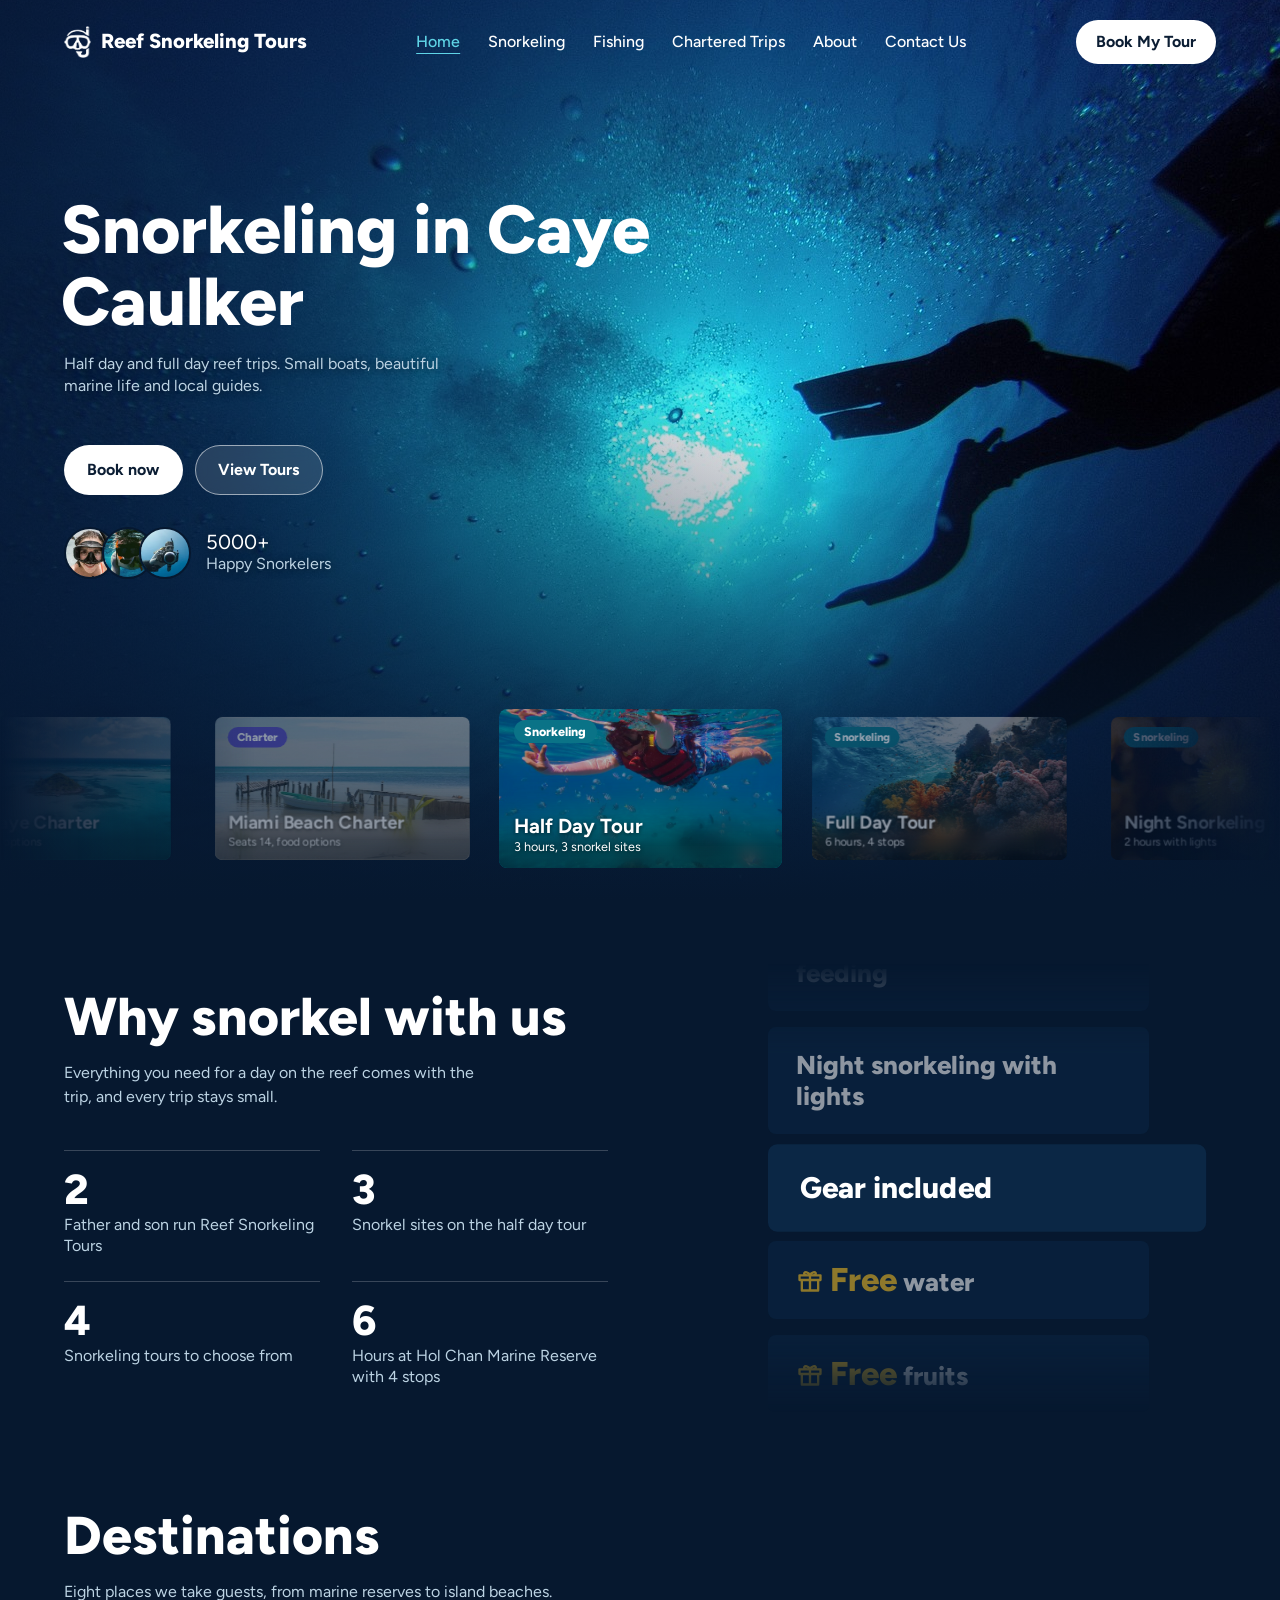
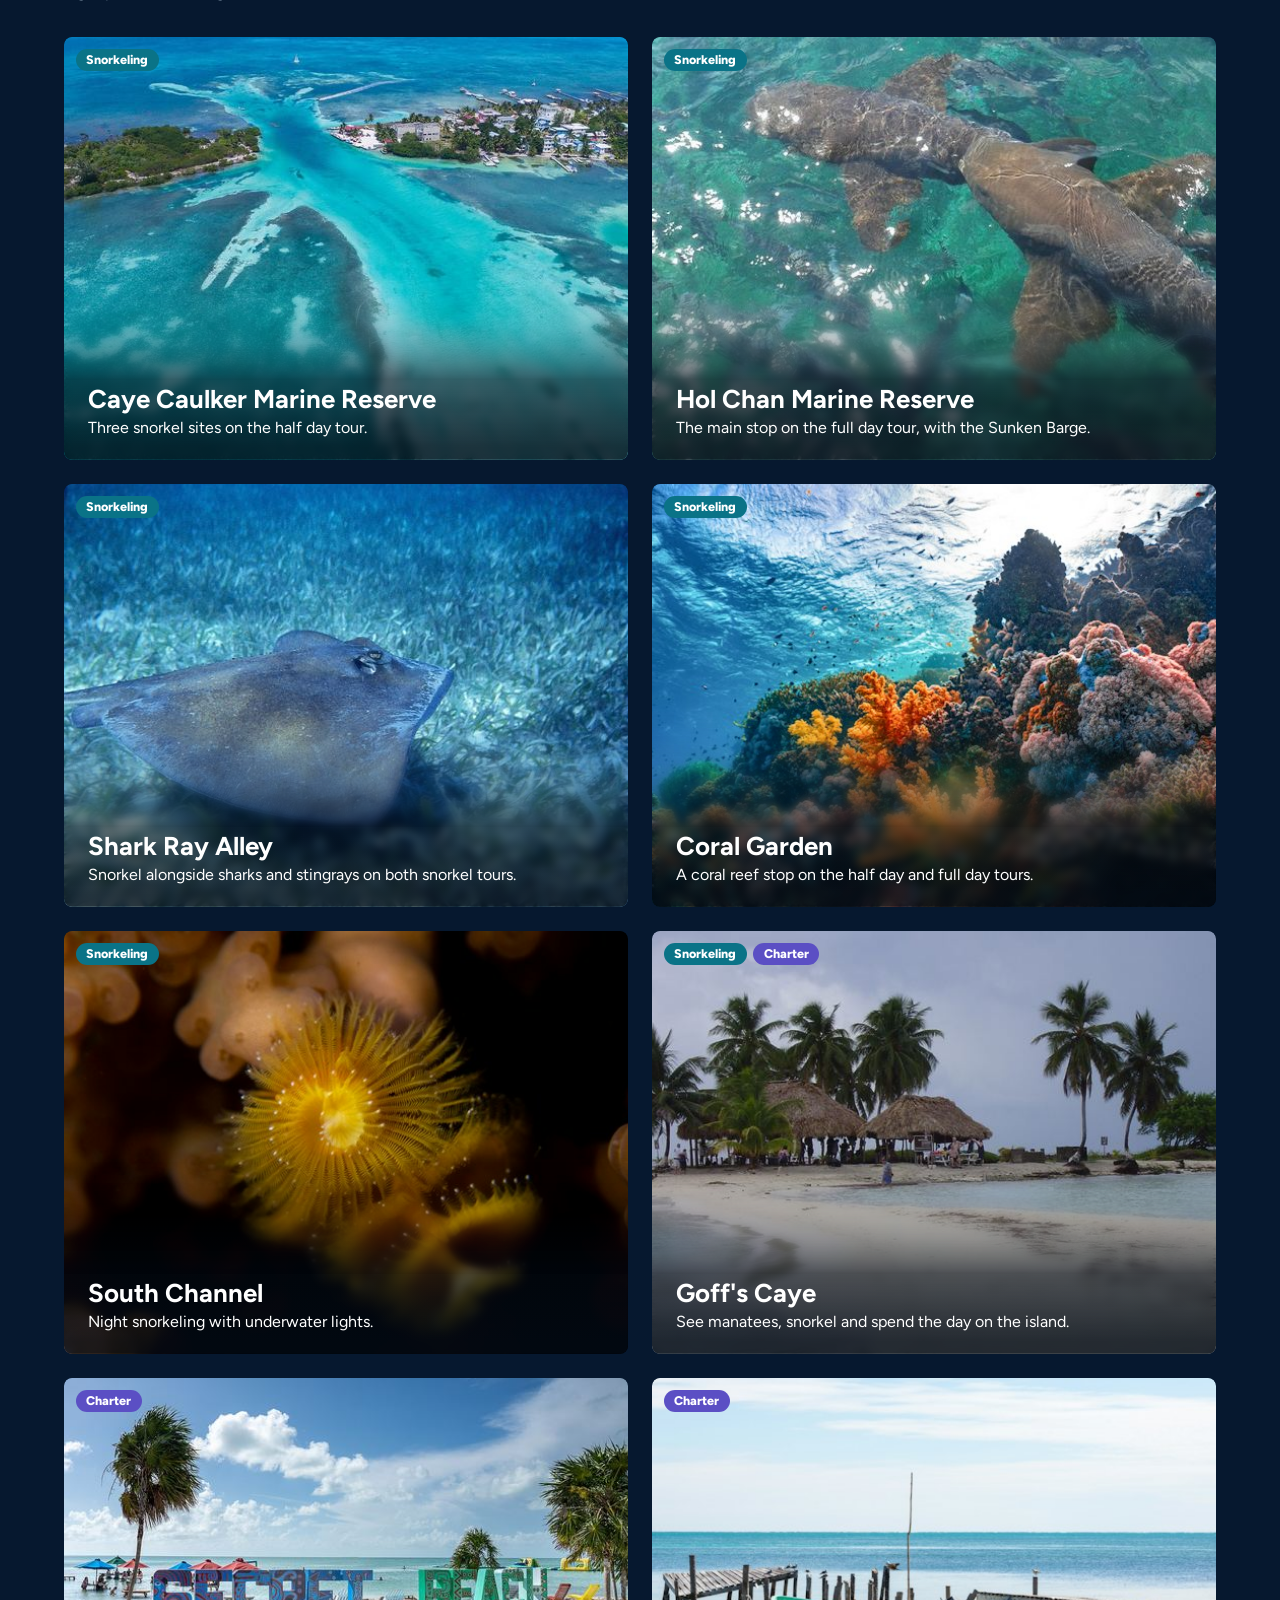
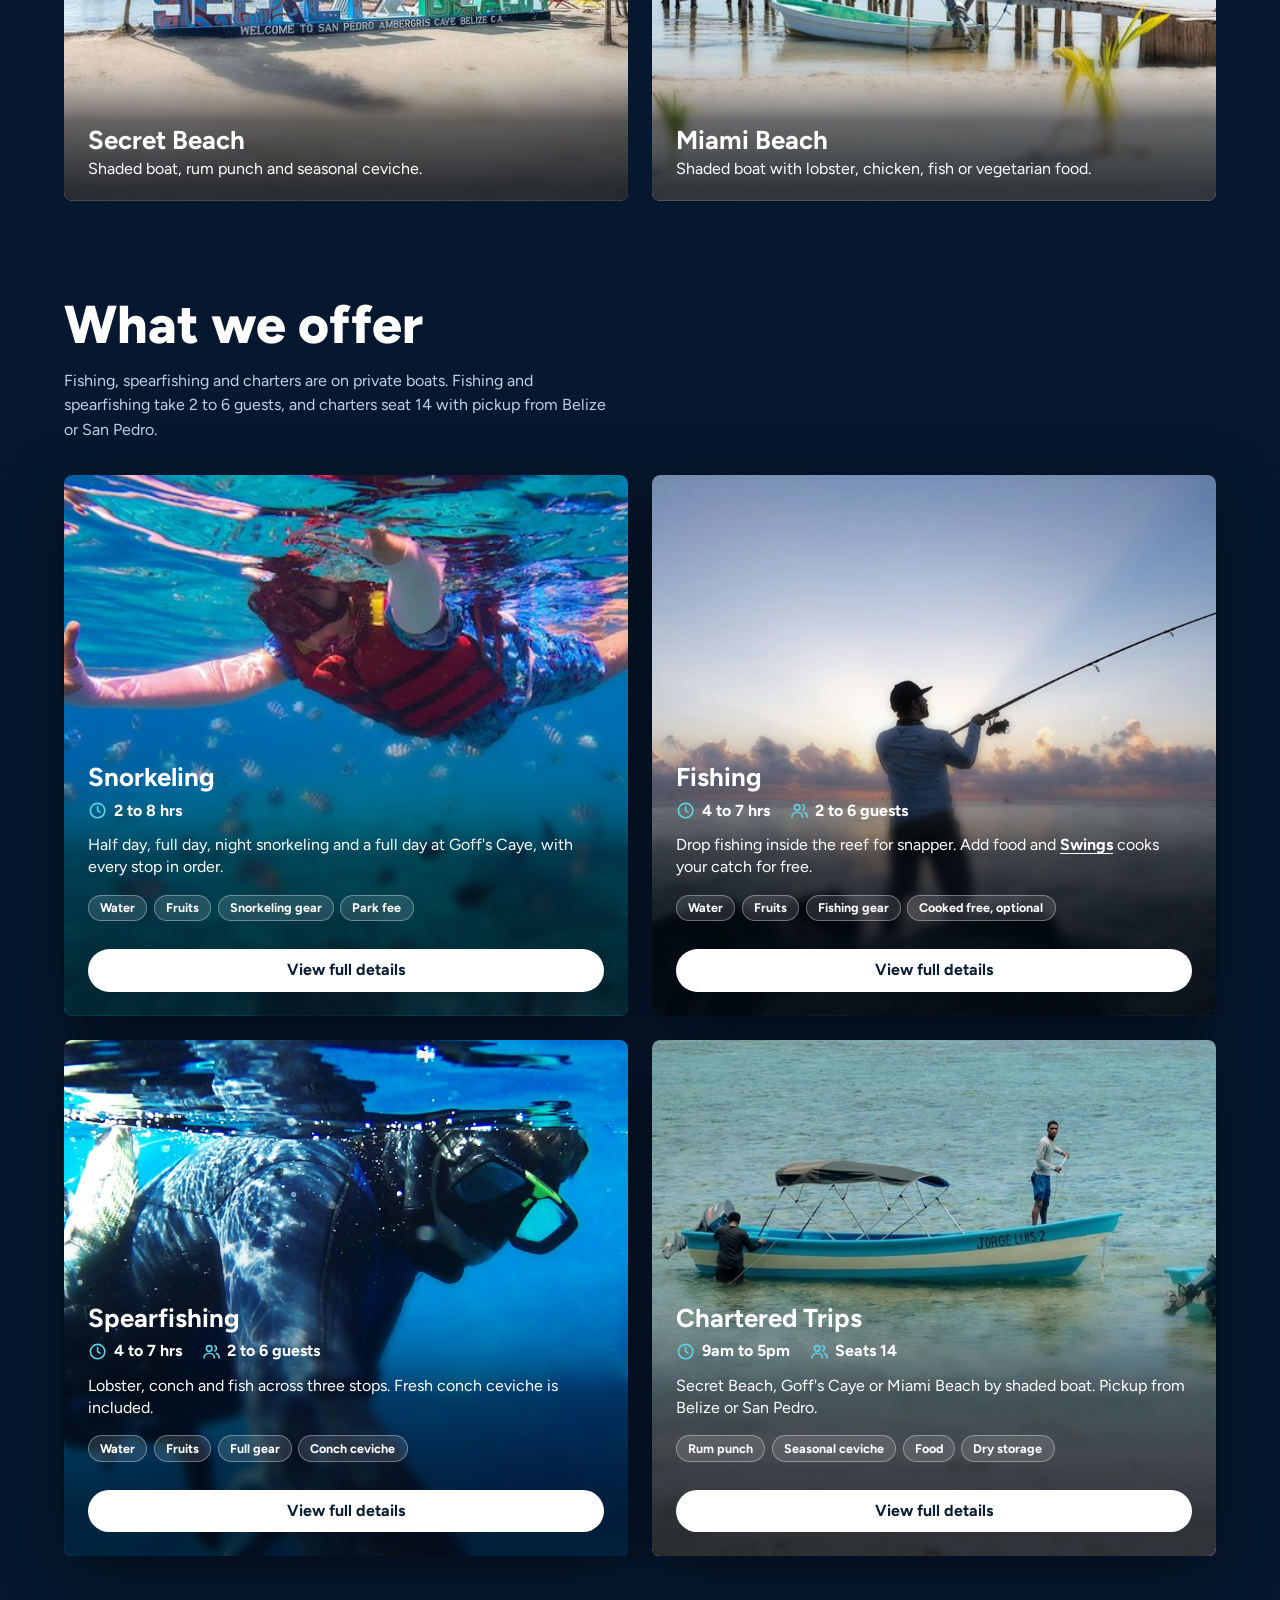
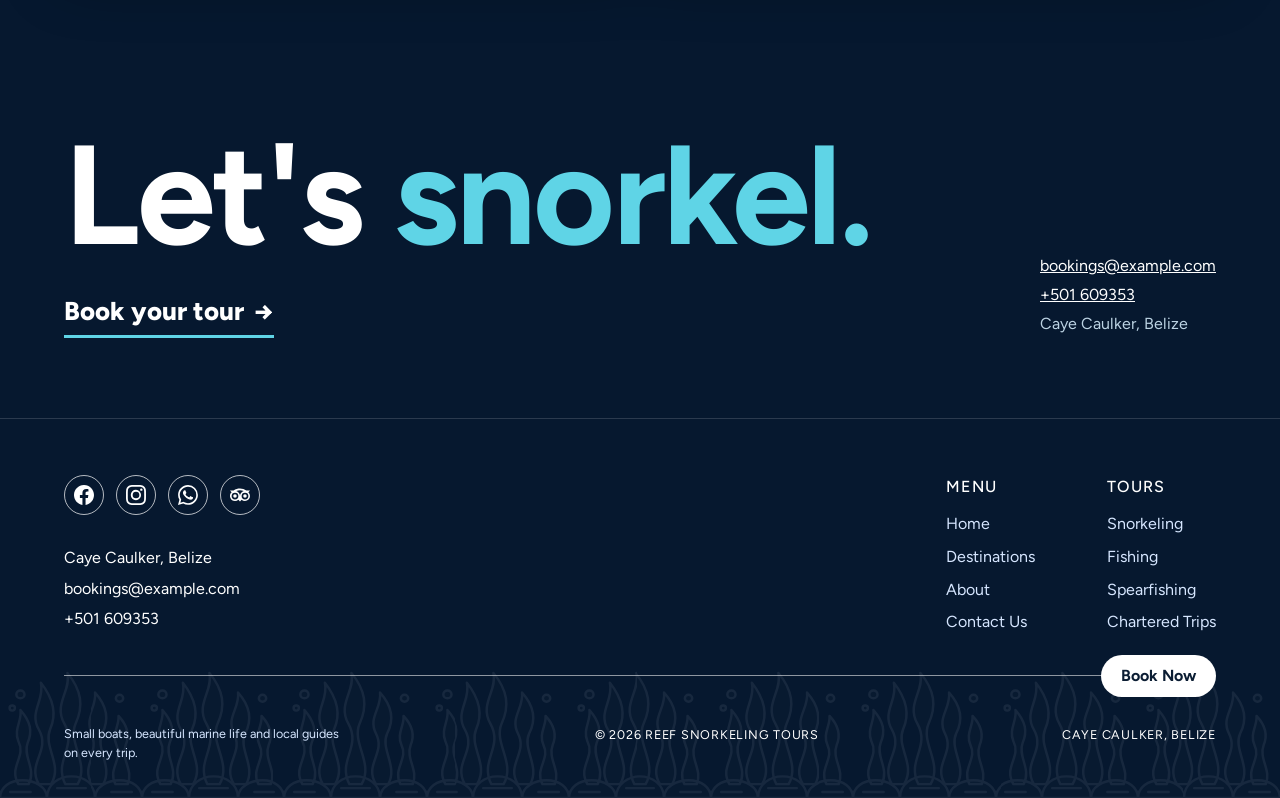
==== commit 090b9843: "edited we also offer section and renamed it, added the services pages (snorkeling, fishing, chartere" ====
--- a/index.html
+++ b/index.html
@@ -166,7 +166,7 @@
               "itemOffered": {
                 "@type": "TouristTrip",
                 "name": "Fishing",
-                "description": "Four or seven hours of drop fishing inside the reef for snapper, for 2 to 6 guests. Water, fruit and fishing equipment are included, and the restaurant Swings cooks your catch for free.",
+                "description": "Four or seven hours of drop fishing inside the reef for snapper, for 2 to 6 guests. Water, fruit and fishing equipment are included, and, if you choose, the restaurant Swings cooks your catch for free.",
                 "touristType": "Anglers",
                 "provider": {
                   "@id": "https://reefsnorkelingtours.com/#business"
@@ -247,9 +247,9 @@
       <div class="menu" id="menu">
         <nav>
           <a href="./" aria-current="page">Home</a>
-          <a href="#snorkeling">Snorkeling</a>
-          <a href="#fishing">Fishing</a>
-          <a href="#chartered-trips">Chartered Trips</a>
+          <a href="snorkeling.html">Snorkeling</a>
+          <a href="fishing.html">Fishing</a>
+          <a href="chartered-trips.html">Chartered Trips</a>
           <a href="#about">About</a>
           <a href="contact.html">Contact Us</a>
         </nav>
@@ -274,49 +274,49 @@
       </div>
     </div>
 
-    <div class="strip" id="snorkeling">
+    <div class="strip">
       <ul class="cards">
-        <li><button class="card" type="button" aria-current="true" data-tour="half-day-tour" data-where="Caye Caulker Marine Reserve" data-time="3 hours" data-desc="Three snorkel sites: Coral Garden, Shark and Stingray Alley and South Channel, plus tarpon and magnificent frigatebird feeding. Includes water, fruit, snorkeling equipment and the park fee.">
+        <li><button class="card" type="button" aria-current="true" data-tour="half-day-tour" data-href="snorkeling.html#half-day" data-where="Caye Caulker Marine Reserve" data-time="3 hours" data-desc="Three snorkel sites: Coral Garden, Shark and Stingray Alley and South Channel, plus tarpon and magnificent frigatebird feeding. Includes water, fruit, snorkeling equipment and the park fee.">
           <img decoding="async" loading="lazy" src="images/half-day-tour-sm.jpg" alt="A snorkeler in a life vest above a school of small fish" width="640" height="480">
           <span class="card-top"><span class="card-chip snorkeling">Snorkeling</span></span>
           <span class="card-text"><strong>Half Day Tour</strong><span>3 hours, 3 snorkel sites</span></span>
         </button></li>
-        <li><button class="card" type="button" data-tour="full-day-tour" data-where="Hol Chan Marine Reserve" data-time="6 hours" data-desc="Four stops: Coral Garden, Shark and Ray Alley, Hol Chan (main) and the Sunken Barge. Bonus tarpon and magnificent frigatebird feeding. Includes food, water, fruit, snorkeling equipment and the park fee.">
+        <li><button class="card" type="button" data-tour="full-day-tour" data-href="snorkeling.html#full-day" data-where="Hol Chan Marine Reserve" data-time="6 hours" data-desc="Four stops: Coral Garden, Shark and Ray Alley, Hol Chan (main) and the Sunken Barge. Bonus tarpon and magnificent frigatebird feeding. Includes food, water, fruit, snorkeling equipment and the park fee.">
           <img decoding="async" loading="lazy" src="images/full-day-tour-sm.jpg" alt="Colorful coral heads in sunlit water" width="640" height="480">
           <span class="card-top"><span class="card-chip snorkeling">Snorkeling</span></span>
           <span class="card-text"><strong>Full Day Tour</strong><span>6 hours, 4 stops</span></span>
         </button></li>
-        <li><button class="card" type="button" data-tour="night-snorkeling" data-where="South Channel" data-time="5pm to 7pm" data-desc="Two hours in total: one hour of prep and one hour in the water. Includes water, underwater lights, snorkeling equipment and the entrance and park fees.">
+        <li><button class="card" type="button" data-tour="night-snorkeling" data-href="snorkeling.html#night" data-where="South Channel" data-time="5pm to 7pm" data-desc="Two hours in total: one hour of prep and one hour in the water. Includes water, underwater lights, snorkeling equipment and the entrance and park fees.">
           <img decoding="async" loading="lazy" src="images/night-snorkeling-sm.jpg" alt="A yellow feather duster worm glowing against a dark reef" width="640" height="480">
           <span class="card-top"><span class="card-chip snorkeling">Snorkeling</span></span>
           <span class="card-text"><strong>Night Snorkeling</strong><span>2 hours with lights</span></span>
         </button></li>
-        <li><button class="card" type="button" data-tour="goffs-caye-snorkeling" data-where="Goff's Caye" data-time="9am to 5pm" data-desc="See manatees, snorkel Goff's Caye, stop for lunch, then enjoy the rest of the day on the island. Includes water, snorkeling equipment, fruit, food and the park fee.">
+        <li><button class="card" type="button" data-tour="goffs-caye-snorkeling" data-href="snorkeling.html#goffs-caye" data-where="Goff's Caye" data-time="9am to 5pm" data-desc="See manatees, snorkel Goff's Caye, stop for lunch, then enjoy the rest of the day on the island. Includes water, snorkeling equipment, fruit, food and the park fee.">
           <img decoding="async" loading="lazy" src="images/goffs-caye-snorkeling-sm.jpg" alt="A manatee and calf swimming in clear water" width="640" height="480">
           <span class="card-top"><span class="card-chip snorkeling">Snorkeling</span></span>
           <span class="card-text"><strong>Full Day Goff's Caye</strong><span>Manatees, snorkel, lunch</span></span>
         </button></li>
-        <li><button class="card" type="button" data-tour="half-day-spearfishing" data-where="Caye Caulker" data-time="4 hours, 9am to 1pm" data-desc="Catch lobster, conch and fish across three stops: the company's lobster traps, a shallow reef for conch and a recreational zone for spearfishing. Fresh conch ceviche is included, along with water, fruit, spearfishing and snorkeling equipment and a private vessel. 2 to 6 guests.">
+        <li><button class="card" type="button" data-href="fishing.html#half-day-spearfishing" data-tour="half-day-spearfishing" data-where="Caye Caulker" data-time="4 hours, 9am to 1pm" data-desc="Catch lobster, conch and fish across three stops: the company's lobster traps, a shallow reef for conch and a recreational zone for spearfishing. Fresh conch ceviche is included, along with water, fruit, spearfishing and snorkeling equipment and a private vessel. 2 to 6 guests.">
           <img decoding="async" loading="lazy" src="images/half-day-spearfishing-sm.jpg" alt="A spearfisher in a wetsuit at the surface holding a speargun" width="640" height="480">
           <span class="card-top"><span class="card-chip spearfishing">Spearfishing</span></span>
           <span class="card-text"><strong>Half Day Spearfishing</strong><span>4 hours, ceviche included</span></span>
         </button></li>
-        <li><button class="card" type="button" data-tour="full-day-spearfishing" data-where="Caye Caulker" data-time="7 hours, 9am to 4pm" data-desc="Catch lobster, conch and fish across three stops: the company's lobster traps, a shallow reef for conch and a recreational zone for spearfishing. Fresh conch ceviche is included, along with water, fruit, spearfishing and snorkeling equipment and a private vessel. 2 to 6 guests.">
+        <li><button class="card" type="button" data-href="fishing.html#full-day-spearfishing" data-tour="full-day-spearfishing" data-where="Caye Caulker" data-time="7 hours, 9am to 4pm" data-desc="Catch lobster, conch and fish across three stops: the company's lobster traps, a shallow reef for conch and a recreational zone for spearfishing. Fresh conch ceviche is included, along with water, fruit, spearfishing and snorkeling equipment and a private vessel. 2 to 6 guests.">
           <img decoding="async" loading="lazy" src="images/full-day-spearfishing-sm.jpg" alt="A spear aimed at a school of fish in blue water" width="640" height="480">
           <span class="card-top"><span class="card-chip spearfishing">Spearfishing</span></span>
           <span class="card-text"><strong>Full Day Spearfishing</strong><span>7 hours, ceviche included</span></span>
         </button></li>
-        <li><button class="card" type="button" data-tour="secret-beach" data-where="Secret Beach" data-time="9am to 5pm" data-desc="A shaded boat with a big canopy that seats 14, with dry compartments for your things. Includes rum punch and seasonal ceviche (conch, lobster or shrimp, your pick when in season). Pickup and drop off from Belize or San Pedro, day or night, for a small fee.">
+        <li><button class="card" type="button" data-href="chartered-trips.html#secret-beach" data-tour="secret-beach" data-where="Secret Beach" data-time="9am to 5pm" data-desc="A shaded boat with a big canopy that seats 14, with dry compartments for your things. Includes rum punch and seasonal ceviche (conch, lobster or shrimp, your pick when in season). Pickup and drop off from Belize or San Pedro, day or night, for a small fee.">
           <img decoding="async" loading="lazy" src="images/secret-beach-sm.jpg" alt="Palm trees leaning over a sandy beach" width="640" height="480">
           <span class="card-top"><span class="card-chip charter">Charter</span></span>
           <span class="card-text"><strong>Secret Beach Charter</strong><span>Seats 14, rum punch</span></span>
         </button></li>
-        <li><button class="card" type="button" data-tour="goffs-caye-charter" data-where="Goff's Caye" data-time="9am to 5pm" data-desc="A shaded boat with a big canopy that seats 14, with dry compartments for your things. Lobster, chicken, fish and vegetarian food options. Includes rum punch and seasonal ceviche (conch, lobster or shrimp, your pick when in season). Pickup and drop off from Belize or San Pedro, day or night, for a small fee.">
+        <li><button class="card" type="button" data-href="chartered-trips.html#goffs-caye" data-tour="goffs-caye-charter" data-where="Goff's Caye" data-time="9am to 5pm" data-desc="A shaded boat with a big canopy that seats 14, with dry compartments for your things. Lobster, chicken, fish and vegetarian food options. Includes rum punch and seasonal ceviche (conch, lobster or shrimp, your pick when in season). Pickup and drop off from Belize or San Pedro, day or night, for a small fee.">
           <img decoding="async" loading="lazy" src="images/goffs-caye-charter-sm.jpg" alt="A tiny green island ringed by turquoise water" width="640" height="480">
           <span class="card-top"><span class="card-chip charter">Charter</span></span>
           <span class="card-text"><strong>Goff's Caye Charter</strong><span>Seats 14, food options</span></span>
         </button></li>
-        <li><button class="card" type="button" data-tour="miami-beach" data-where="Miami Beach" data-time="9am to 5pm" data-desc="A shaded boat with a big canopy that seats 14, with dry compartments for your things. Lobster, chicken, fish and vegetarian food options. Includes rum punch and seasonal ceviche (conch, lobster or shrimp, your pick when in season). Pickup and drop off from Belize or San Pedro, day or night, for a small fee.">
+        <li><button class="card" type="button" data-href="chartered-trips.html#miami-beach" data-tour="miami-beach" data-where="Miami Beach" data-time="9am to 5pm" data-desc="A shaded boat with a big canopy that seats 14, with dry compartments for your things. Lobster, chicken, fish and vegetarian food options. Includes rum punch and seasonal ceviche (conch, lobster or shrimp, your pick when in season). Pickup and drop off from Belize or San Pedro, day or night, for a small fee.">
           <img decoding="async" loading="lazy" src="images/miami-beach-sm.jpg" alt="A boat and old wooden dock on a white sand beach" width="640" height="480">
           <span class="card-top"><span class="card-chip charter">Charter</span></span>
           <span class="card-text"><strong>Miami Beach Charter</strong><span>Seats 14, food options</span></span>
@@ -406,21 +406,34 @@
   </section>
 
   <section class="also" id="tours">
-    <h2>We also offer</h2>
-    <p>Every trip is on a private boat. Fishing and spearfishing take 2 to 6 guests, and charters seat 14 with pickup from Belize or San Pedro.</p>
+    <h2>What we offer</h2>
+    <p>Fishing, spearfishing and charters are on private boats. Fishing and spearfishing take 2 to 6 guests, and charters seat 14 with pickup from Belize or San Pedro.</p>
     <ul class="offers">
+      <li>
+        <img decoding="async" src="images/half-day-tour-sm.jpg" srcset="images/half-day-tour-sm.jpg 640w, images/half-day-tour.jpg 1800w" sizes="(min-width: 72rem) 25vw, (min-width: 50.01rem) 50vw, 100vw" alt="A snorkeler in a life vest above a school of small fish" width="640" height="480" loading="lazy">
+        <h3>Snorkeling</h3>
+        <p class="meta"><span><svg class="icon line"><use href="#i-clock"/></svg>2 to 8 hrs</span></p>
+        <p>Half day, full day, night snorkeling and a full day at Goff's Caye, with every stop in order.</p>
+        <ul class="includes">
+        <li>Water</li>
+        <li>Fruits</li>
+        <li>Snorkeling gear</li>
+        <li>Park fee</li>
+        </ul>
+        <a class="btn btn-light" href="snorkeling.html">View full details</a>
+      </li>
       <li id="fishing">
         <img decoding="async" src="images/fishing.jpg" alt="A fisherman casting a line from the rocks at sunrise" width="840" height="1120" loading="lazy">
         <h3>Fishing</h3>
         <p class="meta"><span><svg class="icon line"><use href="#i-clock"/></svg>4 to 7 hrs</span><span><svg class="icon line"><use href="#i-people"/></svg>2 to 6 guests</span></p>
-        <p>Drop fishing inside the reef for snapper. Swings cooks your catch for free.</p>
+        <p>Drop fishing inside the reef for snapper. Add food and <a class="swings" href="https://share.google/VO3ABcIWY1SggvuIT" target="_blank" rel="noopener noreferrer">Swings</a> cooks your catch for free.</p>
         <ul class="includes">
         <li>Water</li>
         <li>Fruits</li>
         <li>Fishing gear</li>
-        <li>Catch cooked free</li>
+        <li>Cooked free, optional</li>
         </ul>
-        <a class="btn btn-light" href="contact.html?tour=fishing">View full details</a>
+        <a class="btn btn-light" href="fishing.html#fishing">View full details</a>
       </li>
       <li>
         <img decoding="async" src="images/half-day-spearfishing.jpg" alt="A spearfisher in a wetsuit at the surface holding a speargun" width="1800" height="1100" loading="lazy">
@@ -433,7 +446,7 @@
         <li>Full gear</li>
         <li>Conch ceviche</li>
         </ul>
-        <a class="btn btn-light" href="contact.html?tour=spearfishing">View full details</a>
+        <a class="btn btn-light" href="fishing.html#spearfishing">View full details</a>
       </li>
       <li id="chartered-trips">
         <img decoding="async" src="images/chartered-trips.jpg" alt="A shaded boat in shallow turquoise water off a white sand beach" width="840" height="1120" loading="lazy">
@@ -446,7 +459,7 @@
         <li>Food</li>
         <li>Dry storage</li>
         </ul>
-        <a class="btn btn-light" href="contact.html?tour=chartered-trips">View full details</a>
+        <a class="btn btn-light" href="chartered-trips.html">View full details</a>
       </li>
     </ul>
   </section>
@@ -493,10 +506,10 @@
       <div>
         <h3>Tours</h3>
         <ul>
-          <li><a href="./#snorkeling">Snorkeling</a></li>
-          <li><a href="./#fishing">Fishing</a></li>
-          <li><a href="./#tours">Spearfishing</a></li>
-          <li><a href="./#chartered-trips">Chartered Trips</a></li>
+          <li><a href="snorkeling.html">Snorkeling</a></li>
+          <li><a href="fishing.html">Fishing</a></li>
+          <li><a href="fishing.html#spearfishing">Spearfishing</a></li>
+          <li><a href="chartered-trips.html">Chartered Trips</a></li>
         </ul>
       </div>
     </nav>
--- a/style.css
+++ b/style.css
@@ -6,9 +6,12 @@
   --mist: #bcd3e3;
   --aqua: #5fd4e6;
   --yellow: #ffc928;
+  --gold-deep: #9c6a00;
   --reef: #0a7387;
   --coral: #c8371d;
   --indigo: #5b4fc4;
+  --coral-soft: #ff8a6b;
+  --lilac: #b9b0ff;
   --text-xs: 0.786rem;
   --text-base: 1rem;
   --text-md: 1.272rem;
@@ -46,6 +49,11 @@
 
 a {
   color: inherit;
+}
+
+.swings {
+  font-weight: 700;
+  text-underline-offset: 0.18em;
 }
 
 :focus-visible {
@@ -89,7 +97,7 @@
   font-weight: 700;
   text-decoration: none;
   cursor: pointer;
-  transition: transform 0.2s, background-color 0.2s, border-color 0.2s;
+  transition: transform 0.2s, background-color 0.2s, border-color 0.2s, color 0.2s;
 }
 
 .btn:active {
@@ -1127,6 +1135,276 @@
   background: url("images/seagrass.svg") left bottom / 8.5rem 8.1rem round no-repeat;
 }
 
+/* Snorkeling page */
+
+.visually-hidden {
+  position: absolute;
+  width: 1px;
+  height: 1px;
+  margin: -1px;
+  padding: 0;
+  overflow: hidden;
+  clip-path: inset(50%);
+  white-space: nowrap;
+}
+
+.snorkel {
+  padding-top: calc(var(--nav-h, 5.25rem) - 1.25rem);
+}
+
+.marq {
+  overflow: hidden;
+  padding: 1rem 0;
+  white-space: nowrap;
+}
+
+.marq span {
+  will-change: transform;
+  display: inline-block;
+  font-size: clamp(5rem, 17vw, 15rem);
+  font-weight: 800;
+  line-height: 0.95;
+  letter-spacing: -0.04em;
+  animation: marq 28s linear infinite;
+}
+
+.marq.out span {
+  color: transparent;
+  -webkit-text-stroke: 2px var(--aqua);
+}
+
+.marq.fill span {
+  color: var(--yellow);
+  animation-direction: reverse;
+}
+
+.snorkel-intro {
+  max-width: calc(40rem + 2 * var(--gutter));
+  margin: 0;
+  padding: 2rem var(--gutter) 0;
+  color: var(--mist);
+}
+
+.stack {
+  display: grid;
+  gap: 1.5rem;
+  padding: 2.5rem var(--gutter) 6rem;
+}
+
+.card-p {
+  display: grid;
+  grid-template-columns: minmax(0, 1fr);
+  overflow: hidden;
+  border-radius: 1.6rem;
+  background: var(--c);
+  box-shadow: 0 -0.6rem 2rem rgba(0, 0, 0, 0.35);
+  color: var(--ink);
+}
+
+.card-p img {
+  order: -1;
+  width: 100%;
+  height: 13rem;
+  aspect-ratio: 4 / 3;
+  object-fit: cover;
+}
+
+.card-p .txt {
+  display: grid;
+  align-content: space-between;
+  gap: 1.25rem;
+  padding: 2rem;
+}
+
+.card-p .num {
+  font-size: clamp(5rem, 14vw, 11rem);
+  font-weight: 800;
+  line-height: 0.8;
+  letter-spacing: -0.06em;
+}
+
+.card-p .body {
+  display: grid;
+  gap: 0.9rem;
+}
+
+.card-p h2,
+.card-p h3 {
+  margin: 0;
+  font-size: clamp(2rem, 5vw, 3.6rem);
+  line-height: 0.95;
+  letter-spacing: -0.02em;
+}
+
+.card-p p {
+  max-width: 26rem;
+  margin: 0;
+  font-weight: 500;
+}
+
+.card-p .row {
+  display: flex;
+  flex-wrap: wrap;
+  gap: 0.5rem;
+  margin: 0;
+  padding: 0;
+  list-style: none;
+}
+
+.card-p .row li {
+  padding: 0.2rem 0.8rem;
+  border-radius: 999px;
+  background: rgba(11, 29, 51, 0.15);
+  font-size: var(--text-xs);
+  font-weight: 800;
+}
+
+.card-p .bonus {
+  font-size: var(--text-xs);
+  font-weight: 800;
+  letter-spacing: 0.04em;
+  text-transform: uppercase;
+  opacity: 0.75;
+}
+
+.card-p .btn {
+  justify-content: center;
+  justify-self: stretch;
+}
+
+.trail {
+  position: relative;
+  margin-top: 0.25rem;
+}
+
+.trail svg {
+  position: absolute;
+  inset: 0;
+  width: 100%;
+  height: 100%;
+  overflow: visible;
+  pointer-events: none;
+}
+
+.trail .base {
+  fill: none;
+  stroke: var(--ink);
+  stroke-opacity: 0.3;
+  stroke-width: 3;
+  stroke-dasharray: 2 10;
+  stroke-linecap: round;
+}
+
+.trail .draw {
+  fill: none;
+  stroke: var(--ink);
+  stroke-width: 4;
+  stroke-linecap: round;
+  stroke-dasharray: var(--len, 1000);
+  stroke-dashoffset: var(--len, 1000);
+}
+
+.trail.go .draw {
+  stroke-dashoffset: 0;
+  transition: stroke-dashoffset 2.2s ease-in-out;
+}
+
+.trail ol {
+  position: relative;
+  display: grid;
+  grid-auto-flow: row;
+  gap: 1rem;
+  margin: 0;
+  padding: 0.3rem 0;
+  list-style: none;
+}
+
+.node {
+  display: grid;
+  grid-template-columns: auto minmax(0, 1fr);
+  align-items: center;
+  justify-items: start;
+  gap: 0.7rem;
+  font-size: var(--text-xs);
+  font-weight: 800;
+  line-height: 1.2;
+  text-align: left;
+}
+
+.node:nth-child(even) {
+  margin-left: 3.2rem;
+}
+
+.node span {
+  opacity: 0.55;
+  transition: opacity 0.4s;
+}
+
+.node.visited span {
+  opacity: 1;
+}
+
+.node i {
+  display: grid;
+  place-items: center;
+  width: 2.2rem;
+  height: 2.2rem;
+  border-radius: 50%;
+  background: var(--ink);
+  color: var(--c);
+  font-size: 0.95rem;
+  font-style: normal;
+  opacity: 0;
+  scale: 0.3;
+  transition: scale 0.45s cubic-bezier(0.3, 1.7, 0.5, 1) calc(var(--n) * 0.4s), opacity 0.3s calc(var(--n) * 0.4s), background-color 0.3s, box-shadow 0.3s, color 0.3s;
+}
+
+.node.start i {
+  border: 3px solid var(--ink);
+  background: var(--c);
+  color: var(--ink);
+  font-size: 0.6rem;
+}
+
+.trail.go .node i {
+  opacity: 1;
+  scale: 1;
+}
+
+.trail.go .node.visited i {
+  background: #fff;
+  box-shadow: 0 0 0 4px var(--ink);
+  color: var(--ink);
+  scale: 1.18;
+}
+
+.boat {
+  position: absolute;
+  top: 0;
+  left: 0;
+  z-index: 2;
+  width: 1.1rem;
+  height: 1.1rem;
+  border: 3px solid var(--ink);
+  border-radius: 50%;
+  background: #fff;
+  offset-anchor: center;
+  offset-distance: 0%;
+  offset-rotate: 0deg;
+  opacity: 0;
+  transition: opacity 0.3s;
+}
+
+.trail.go .boat {
+  opacity: 1;
+}
+
+@keyframes marq {
+  to {
+    translate: -50% 0;
+  }
+}
+
 /* Image skeletons, removed by loading.js once an image has loaded */
 
 .is-loading {
@@ -1316,7 +1594,7 @@
     margin: 0;
   }
 
-  .offers > li:nth-child(3) {
+  .offers.three > li:nth-child(3) {
     grid-column: 1 / -1;
     justify-self: center;
     width: calc(50% - 0.75rem);
@@ -1354,7 +1632,7 @@
       padding: 0;
     }
 
-    .offers > li:nth-child(3) {
+    .offers > li:nth-child(n + 3) {
       margin-top: 1.5rem;
     }
 
@@ -1388,14 +1666,30 @@
 }
 
 @media (min-width: 72rem) {
-  .offers {
+  .offers.three {
     grid-template-columns: repeat(3, minmax(0, 1fr));
   }
 
-  .offers > li:nth-child(3) {
+  .offers.three > li:nth-child(3) {
     grid-column: auto;
     justify-self: stretch;
     width: auto;
+  }
+
+  @supports (grid-template-rows: subgrid) {
+    .offers.three {
+      grid-template-rows: minmax(clamp(18rem, 20vw, 20rem), 1fr) repeat(5, auto);
+    }
+
+    .offers.three > li:nth-child(n + 3) {
+      margin-top: 0;
+    }
+  }
+}
+
+@media (min-width: 90rem) {
+  .offers {
+    grid-template-columns: repeat(4, minmax(0, 1fr));
   }
 
   @supports (grid-template-rows: subgrid) {
@@ -1403,7 +1697,7 @@
       grid-template-rows: minmax(clamp(18rem, 20vw, 20rem), 1fr) repeat(5, auto);
     }
 
-    .offers > li:nth-child(3) {
+    .offers > li:nth-child(n + 3) {
       margin-top: 0;
     }
   }
@@ -1419,15 +1713,312 @@
   }
 }
 
+/* Snorkeling page, tablet and up */
+
+@media (min-width: 50.01rem) {
+  .card-p {
+    grid-template-columns: minmax(0, 1fr) minmax(0, 1fr);
+    min-height: 26rem;
+  }
+
+  .card-p img {
+    order: 0;
+    height: 100%;
+  }
+
+  .trail ol {
+    grid-auto-flow: column;
+    grid-auto-columns: 1fr;
+    gap: 0.4rem;
+    padding: 0 0 1.6rem;
+  }
+
+  .node {
+    grid-template-columns: none;
+    align-content: start;
+    align-items: normal;
+    justify-items: center;
+    gap: 0.45rem;
+    text-align: center;
+  }
+
+  .node:nth-child(even) {
+    margin-top: 1.3rem;
+    margin-left: 0;
+  }
+
+  .node span {
+    max-width: 7.5rem;
+  }
+}
+
+@media (min-width: 50.01rem) and (min-height: 42rem) {
+  .card-p {
+    position: sticky;
+    top: calc(var(--nav-h, 5.25rem) + var(--i) * 1.4rem);
+    will-change: transform;
+  }
+
+  .snorkel:not(.trips) .stack {
+    row-gap: clamp(3rem, 16vh, 9rem);
+  }
+}
+
+/* Fishing page */
+
+.trips .marq.out span {
+  -webkit-text-stroke-color: var(--yellow);
+}
+
+.trips .marq.fill span {
+  color: var(--coral-soft);
+}
+
+.trips .boat {
+  background: linear-gradient(#fff 50%, var(--coral) 50%);
+  animation: bobber 1.4s ease-in-out infinite;
+}
+
+.how {
+  padding: 3rem var(--gutter) 0;
+}
+
+.how h2 {
+  margin: 0 0 2rem;
+  font-size: var(--text-2xl);
+  font-weight: 800;
+  line-height: 1.05;
+}
+
+.how ol {
+  display: grid;
+  grid-template-columns: minmax(0, 1fr);
+  gap: 1.25rem;
+  margin: 0;
+  padding: 0;
+  list-style: none;
+}
+
+.how li {
+  display: grid;
+  align-content: space-between;
+  gap: 2.5rem;
+  min-height: 19rem;
+  padding: 2rem;
+  border-radius: 1.6rem;
+  background: var(--c);
+  box-shadow: 0 -0.6rem 2rem rgba(0, 0, 0, 0.35);
+  color: var(--ink);
+  transition: translate 0.3s;
+}
+
+.how .n {
+  font-size: clamp(5rem, 14vw, 9rem);
+  font-weight: 800;
+  line-height: 0.8;
+  letter-spacing: -0.06em;
+}
+
+.how h3 {
+  margin: 0 0 0.6rem;
+  font-size: var(--text-lg);
+  line-height: 1;
+  letter-spacing: -0.02em;
+}
+
+.how p {
+  margin: 0;
+  font-weight: 500;
+}
+
+.how .pop {
+  color: var(--gold-deep);
+  font-size: 1.25em;
+  font-weight: 800;
+  line-height: 1;
+  text-transform: uppercase;
+  letter-spacing: 0.04em;
+}
+
+@media (min-width: 50.01rem) {
+  .how h2 {
+    font-size: var(--text-3xl);
+  }
+
+  .how ol {
+    grid-template-columns: repeat(3, minmax(0, 1fr));
+    gap: 1.5rem;
+  }
+}
+
+@media (hover: hover) {
+  .how li:hover {
+    translate: 0 -0.5rem;
+  }
+}
+
+@media (prefers-reduced-motion: reduce) {
+  .how li {
+    transition: none;
+  }
+}
+
+.trips .card-p {
+  position: static;
+}
+
+.kind {
+  padding: 3rem var(--gutter) 0;
+}
+
+.kind h2 {
+  margin: 0;
+  color: var(--aqua);
+  font-size: clamp(3rem, 11vw, 9rem);
+  font-weight: 800;
+  line-height: 0.95;
+  letter-spacing: -0.04em;
+}
+
+.group + .group .kind h2 {
+  color: var(--yellow);
+}
+
+.kind p {
+  max-width: 34rem;
+  margin: 1rem 0 0;
+  color: var(--mist);
+}
+
+.trips .stack {
+  padding-bottom: 2rem;
+}
+
+.facts {
+  display: grid;
+  gap: 0.4rem;
+  margin: 0;
+  padding: 0;
+  list-style: none;
+}
+
+.facts li {
+  display: flex;
+  align-items: center;
+  gap: 0.5rem;
+  font-size: var(--text-xs);
+  font-weight: 800;
+  letter-spacing: 0.04em;
+  text-transform: uppercase;
+}
+
+.facts .icon {
+  width: 1.1rem;
+  height: 1.1rem;
+}
+
+.card-p .facts + .btn {
+  margin-top: 0.9rem;
+}
+
+.addon {
+  display: inline-grid;
+  grid-auto-flow: column;
+  justify-self: start;
+  padding: 0.2rem;
+  border-radius: 999px;
+  background: rgba(11, 29, 51, 0.15);
+}
+
+.addon button {
+  padding: 0.35rem 0.95rem;
+  border: 0;
+  border-radius: 999px;
+  background: transparent;
+  color: var(--ink);
+  font: inherit;
+  font-size: var(--text-xs);
+  font-weight: 800;
+  cursor: pointer;
+  transition: background-color 0.2s, color 0.2s;
+}
+
+.addon button[aria-pressed="true"] {
+  background: var(--ink);
+  color: #fff;
+}
+
+.card-p .row .new {
+  background: var(--ink);
+  color: #fff;
+}
+
+.node.off,
+.row .off {
+  visibility: hidden;
+}
+
+.offers.pair {
+  max-width: none;
+}
+
+@keyframes bobber {
+  50% {
+    translate: 0 -3px;
+  }
+}
+
+@media (min-width: 50.01rem) {
+  .trips .card-p img {
+    order: -1;
+  }
+
+  .plate h2 {
+    font-size: var(--text-3xl);
+  }
+
+  .plate ol {
+    grid-template-columns: repeat(3, minmax(0, 1fr));
+  }
+
+  .plate li {
+    grid-template-columns: minmax(0, 1fr);
+  }
+
+  .plate li span {
+    grid-row: auto;
+    margin-bottom: 1rem;
+  }
+
+  .offers.pair {
+    grid-template-columns: repeat(2, minmax(0, 1fr));
+  }
+
+  @supports (grid-template-rows: subgrid) {
+    .offers.pair {
+      grid-template-rows: minmax(clamp(18rem, 20vw, 20rem), 1fr) repeat(5, auto);
+    }
+  }
+}
+
 /* Input and motion preferences */
 
 @media (hover: hover) {
+  .swings:hover {
+    text-decoration-thickness: 0.15em;
+  }
+
   .btn:hover {
     transform: translateY(-2px);
   }
 
   .btn-light:hover {
     background: var(--aqua);
+  }
+
+  .card-p .btn-light:hover {
+    background: var(--ink);
+    color: #fff;
   }
 
   .btn-ghost:hover {
@@ -1449,6 +2040,7 @@
 }
 
 @media (prefers-reduced-motion: no-preference) {
+  html,
   .cards,
   .benefits {
     scroll-behavior: smooth;
@@ -1479,8 +2071,29 @@
   }
 
   .sea *,
-  .is-loading {
+  .is-loading,
+  .trips .boat,
+  .marq span {
     animation: none;
+  }
+
+  .trail .draw {
+    stroke-dashoffset: 0;
+    transition: none;
+  }
+
+  .node i {
+    opacity: 1;
+    scale: 1;
+    transition: none;
+  }
+
+  .node span {
+    opacity: 1;
+  }
+
+  .boat {
+    display: none;
   }
 
   .fish {
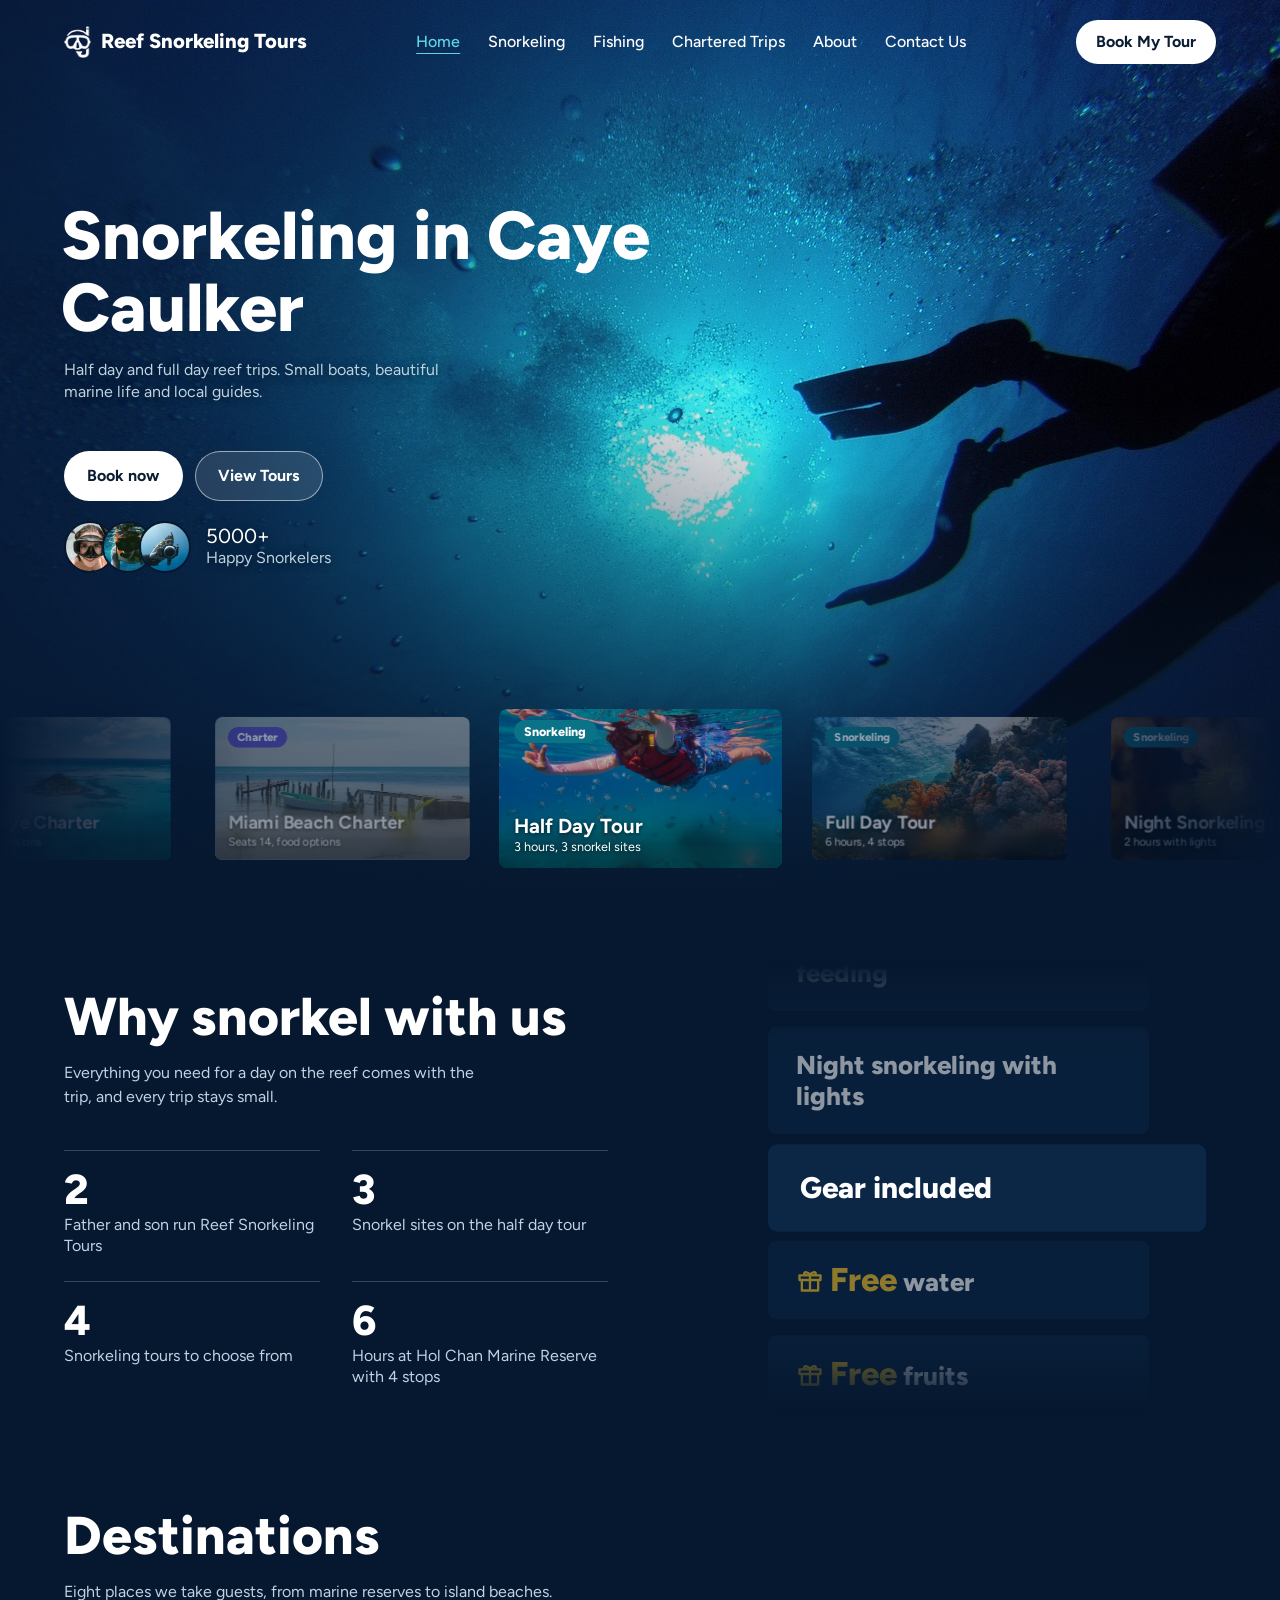
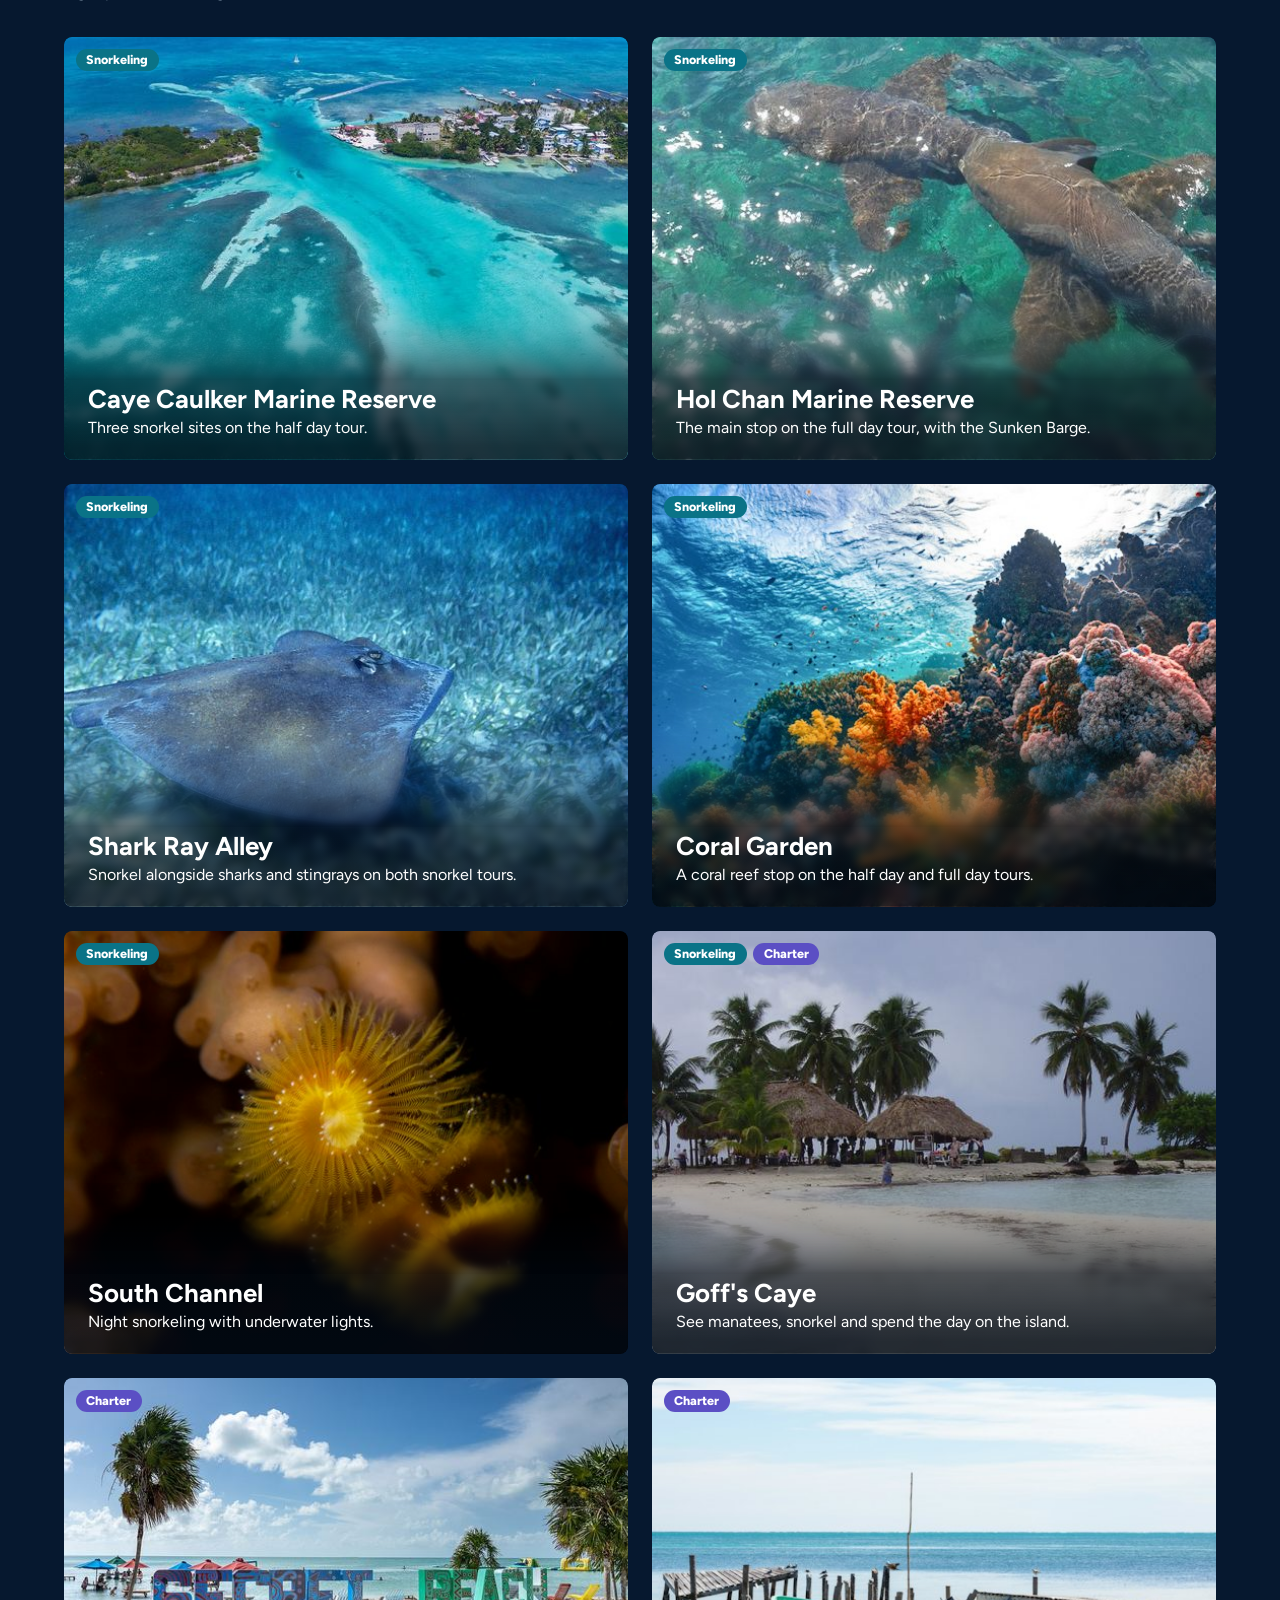
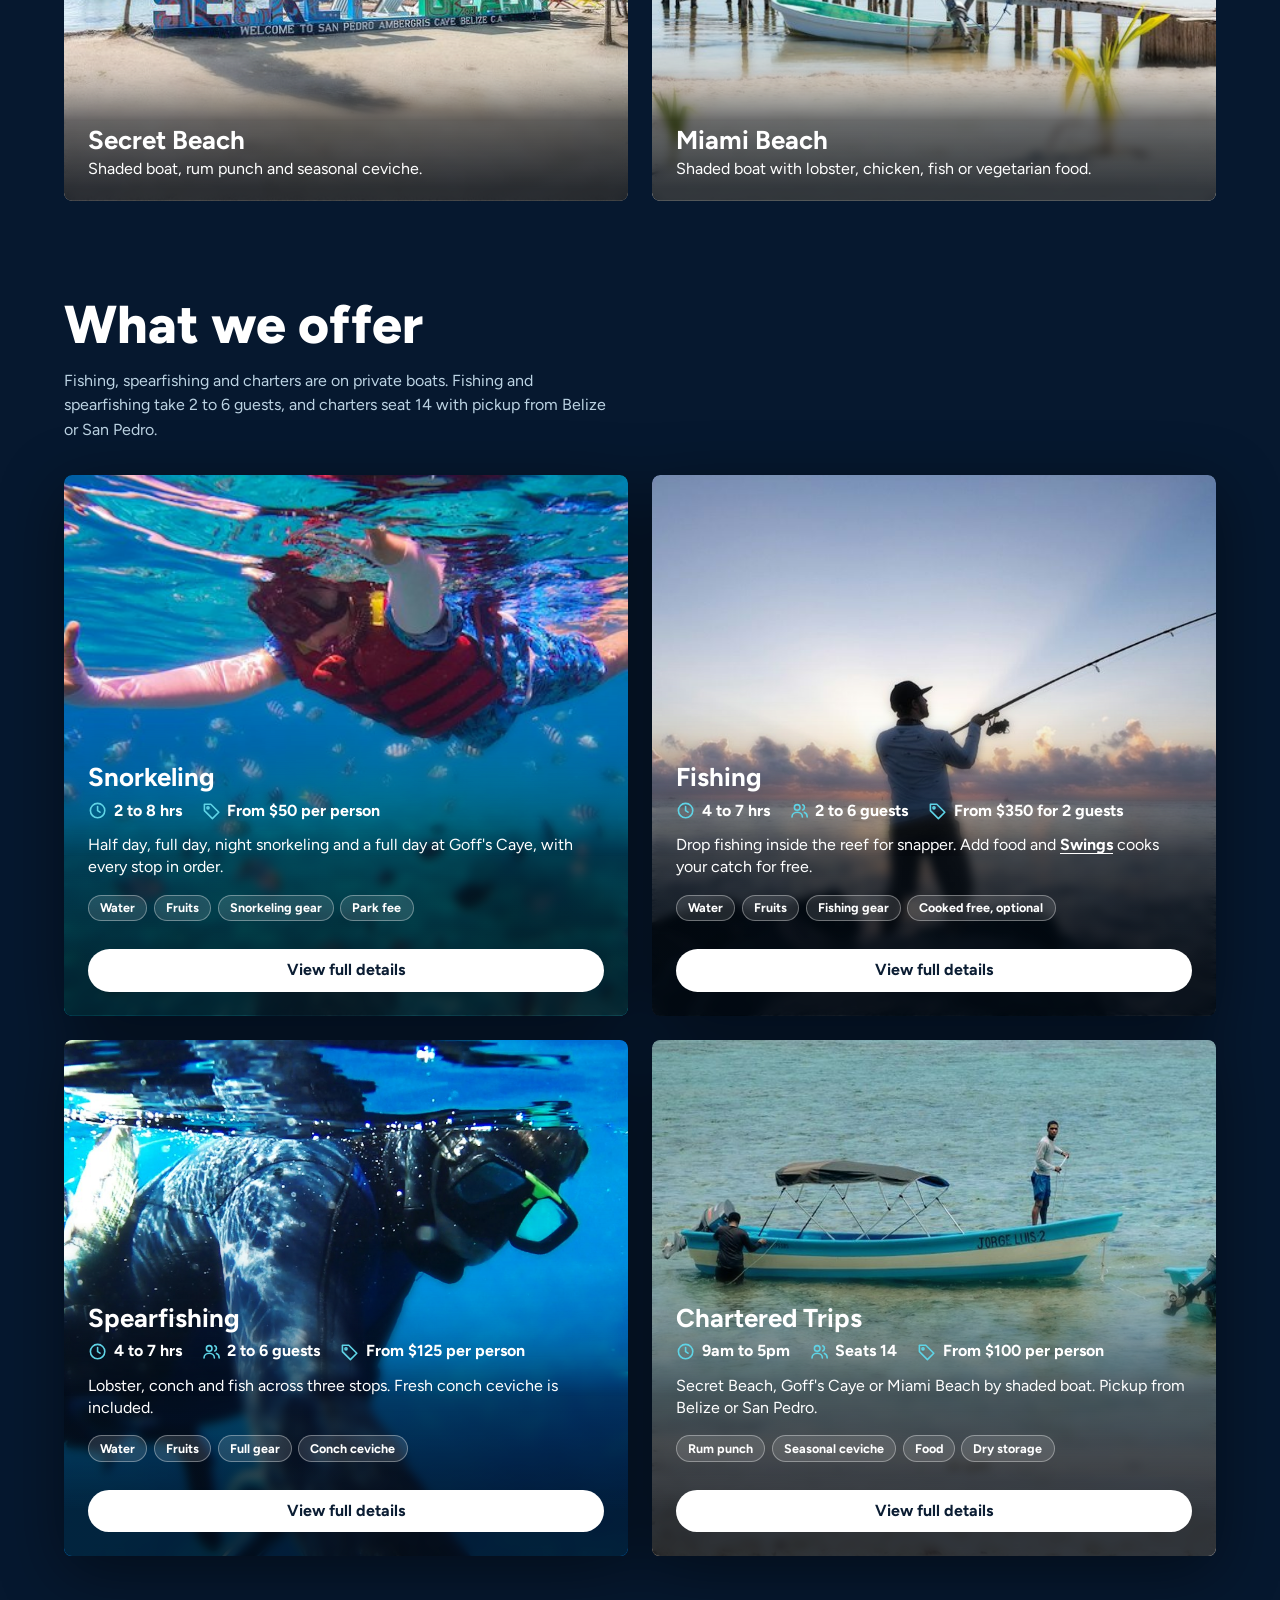
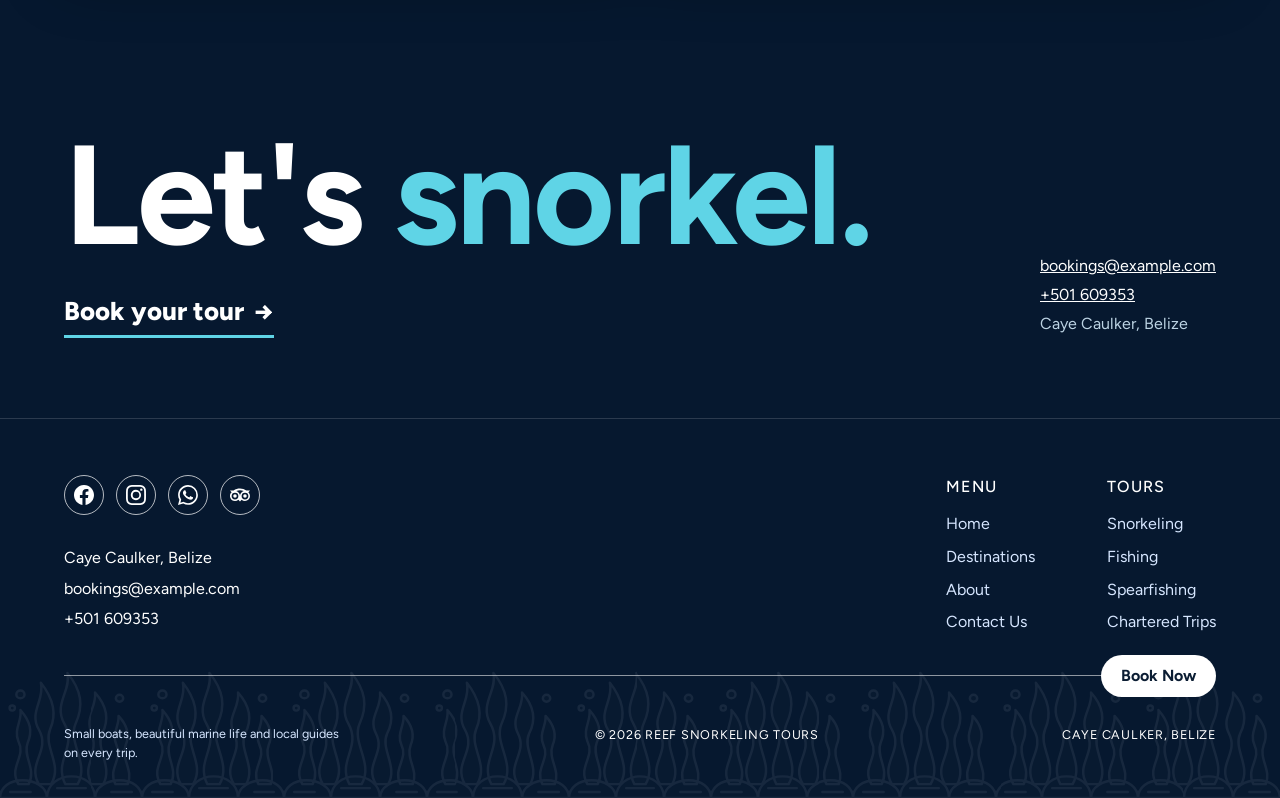
==== commit 4f77b1aa: "Added prices and a trust siugnal on the booking section" ====
--- a/index.html
+++ b/index.html
@@ -119,6 +119,14 @@
                 "provider": {
                   "@id": "https://reefsnorkelingtours.com/#business"
                 }
+              },
+              "price": "50",
+              "priceCurrency": "USD",
+              "priceSpecification": {
+                "@type": "UnitPriceSpecification",
+                "price": "50",
+                "priceCurrency": "USD",
+                "unitText": "per person"
               }
             },
             {
@@ -132,6 +140,14 @@
                 "provider": {
                   "@id": "https://reefsnorkelingtours.com/#business"
                 }
+              },
+              "price": "100",
+              "priceCurrency": "USD",
+              "priceSpecification": {
+                "@type": "UnitPriceSpecification",
+                "price": "100",
+                "priceCurrency": "USD",
+                "unitText": "per person"
               }
             },
             {
@@ -145,6 +161,14 @@
                 "provider": {
                   "@id": "https://reefsnorkelingtours.com/#business"
                 }
+              },
+              "price": "65",
+              "priceCurrency": "USD",
+              "priceSpecification": {
+                "@type": "UnitPriceSpecification",
+                "price": "65",
+                "priceCurrency": "USD",
+                "unitText": "per person"
               }
             },
             {
@@ -158,6 +182,14 @@
                 "provider": {
                   "@id": "https://reefsnorkelingtours.com/#business"
                 }
+              },
+              "price": "200",
+              "priceCurrency": "USD",
+              "priceSpecification": {
+                "@type": "UnitPriceSpecification",
+                "price": "200",
+                "priceCurrency": "USD",
+                "unitText": "per person"
               }
             },
             {
@@ -171,6 +203,14 @@
                 "provider": {
                   "@id": "https://reefsnorkelingtours.com/#business"
                 }
+              },
+              "price": "350",
+              "priceCurrency": "USD",
+              "priceSpecification": {
+                "@type": "UnitPriceSpecification",
+                "price": "350",
+                "priceCurrency": "USD",
+                "unitText": "for 2 guests, plus 50 USD per extra guest"
               }
             },
             {
@@ -184,6 +224,14 @@
                 "provider": {
                   "@id": "https://reefsnorkelingtours.com/#business"
                 }
+              },
+              "price": "125",
+              "priceCurrency": "USD",
+              "priceSpecification": {
+                "@type": "UnitPriceSpecification",
+                "price": "125",
+                "priceCurrency": "USD",
+                "unitText": "per person"
               }
             },
             {
@@ -197,6 +245,14 @@
                 "provider": {
                   "@id": "https://reefsnorkelingtours.com/#business"
                 }
+              },
+              "price": "100",
+              "priceCurrency": "USD",
+              "priceSpecification": {
+                "@type": "UnitPriceSpecification",
+                "price": "100",
+                "priceCurrency": "USD",
+                "unitText": "per person"
               }
             }
           ]
@@ -412,7 +468,7 @@
       <li>
         <img decoding="async" src="images/half-day-tour-sm.jpg" srcset="images/half-day-tour-sm.jpg 640w, images/half-day-tour.jpg 1800w" sizes="(min-width: 72rem) 25vw, (min-width: 50.01rem) 50vw, 100vw" alt="A snorkeler in a life vest above a school of small fish" width="640" height="480" loading="lazy">
         <h3>Snorkeling</h3>
-        <p class="meta"><span><svg class="icon line"><use href="#i-clock"/></svg>2 to 8 hrs</span></p>
+        <p class="meta"><span><svg class="icon line"><use href="#i-clock"/></svg>2 to 8 hrs</span><span><svg class="icon line" viewBox="0 0 24 24" aria-hidden="true"><path d="M3 12V4h8l10 10-8 8z"/><circle cx="7.5" cy="8.5" r="1.3"/></svg>From $50 per person</span></p>
         <p>Half day, full day, night snorkeling and a full day at Goff's Caye, with every stop in order.</p>
         <ul class="includes">
         <li>Water</li>
@@ -425,7 +481,7 @@
       <li id="fishing">
         <img decoding="async" src="images/fishing.jpg" alt="A fisherman casting a line from the rocks at sunrise" width="840" height="1120" loading="lazy">
         <h3>Fishing</h3>
-        <p class="meta"><span><svg class="icon line"><use href="#i-clock"/></svg>4 to 7 hrs</span><span><svg class="icon line"><use href="#i-people"/></svg>2 to 6 guests</span></p>
+        <p class="meta"><span><svg class="icon line"><use href="#i-clock"/></svg>4 to 7 hrs</span><span><svg class="icon line"><use href="#i-people"/></svg>2 to 6 guests</span><span><svg class="icon line" viewBox="0 0 24 24" aria-hidden="true"><path d="M3 12V4h8l10 10-8 8z"/><circle cx="7.5" cy="8.5" r="1.3"/></svg>From $350 for 2 guests</span></p>
         <p>Drop fishing inside the reef for snapper. Add food and <a class="swings" href="https://share.google/VO3ABcIWY1SggvuIT" target="_blank" rel="noopener noreferrer">Swings</a> cooks your catch for free.</p>
         <ul class="includes">
         <li>Water</li>
@@ -438,7 +494,7 @@
       <li>
         <img decoding="async" src="images/half-day-spearfishing.jpg" alt="A spearfisher in a wetsuit at the surface holding a speargun" width="1800" height="1100" loading="lazy">
         <h3>Spearfishing</h3>
-        <p class="meta"><span><svg class="icon line"><use href="#i-clock"/></svg>4 to 7 hrs</span><span><svg class="icon line"><use href="#i-people"/></svg>2 to 6 guests</span></p>
+        <p class="meta"><span><svg class="icon line"><use href="#i-clock"/></svg>4 to 7 hrs</span><span><svg class="icon line"><use href="#i-people"/></svg>2 to 6 guests</span><span><svg class="icon line" viewBox="0 0 24 24" aria-hidden="true"><path d="M3 12V4h8l10 10-8 8z"/><circle cx="7.5" cy="8.5" r="1.3"/></svg>From $125 per person</span></p>
         <p>Lobster, conch and fish across three stops. Fresh conch ceviche is included.</p>
         <ul class="includes">
         <li>Water</li>
@@ -451,7 +507,7 @@
       <li id="chartered-trips">
         <img decoding="async" src="images/chartered-trips.jpg" alt="A shaded boat in shallow turquoise water off a white sand beach" width="840" height="1120" loading="lazy">
         <h3>Chartered Trips</h3>
-        <p class="meta"><span><svg class="icon line"><use href="#i-clock"/></svg>9am to 5pm</span><span><svg class="icon line"><use href="#i-people"/></svg>Seats 14</span></p>
+        <p class="meta"><span><svg class="icon line"><use href="#i-clock"/></svg>9am to 5pm</span><span><svg class="icon line"><use href="#i-people"/></svg>Seats 14</span><span><svg class="icon line" viewBox="0 0 24 24" aria-hidden="true"><path d="M3 12V4h8l10 10-8 8z"/><circle cx="7.5" cy="8.5" r="1.3"/></svg>From $100 per person</span></p>
         <p>Secret Beach, Goff's Caye or Miami Beach by shaded boat. Pickup from Belize or San Pedro.</p>
         <ul class="includes">
         <li>Rum punch</li>
--- a/style.css
+++ b/style.css
@@ -223,10 +223,6 @@
   transition: transform 0.5s cubic-bezier(0.55, 0, 0.9, 0.45);
 }
 
-.menu.hit {
-  animation: hit 0.35s ease-out;
-}
-
 .menu-open {
   overflow: hidden;
 }
@@ -284,6 +280,7 @@
   grid-template-rows: 1fr auto;
   min-height: min(100vh, 60rem);
   min-height: min(100svh, 60rem);
+  min-height: min(var(--hero-h, 100svh), 60rem);
   max-height: 60rem;
   padding-inline: var(--gutter);
   padding-top: calc(var(--nav-h, 5.25rem) - 1.25rem);
@@ -342,7 +339,7 @@
   display: flex;
   align-items: center;
   gap: 0.9rem;
-  margin-top: 2rem;
+  margin-top: 0.75rem;
   text-shadow: 0 1px 8px rgba(0, 0, 0, 0.5);
 }
 
@@ -849,55 +846,1496 @@
 
 /* Contact page */
 
+.stick-foot {
+  display: flex;
+  flex-direction: column;
+  min-height: 100vh;
+  min-height: 100svh;
+}
+
+.stick-foot .page {
+  flex: 1;
+}
+
 .page {
-  min-height: 100vh;
   padding-inline: var(--gutter);
   padding-top: calc(var(--nav-h, 5.25rem) - 1.25rem);
 }
 
+.contact-marq {
+  margin-inline: calc(-1 * var(--gutter));
+  overflow: hidden;
+}
+
+.contact-marq .marq span {
+  font-size: clamp(4rem, 12vw, 10rem);
+}
+
+.contact-marq .marq.out span {
+  -webkit-text-stroke-color: var(--yellow);
+}
+
+.contact-marq .marq.fill span {
+  color: var(--coral-soft);
+}
+
 .contact {
   display: grid;
-  grid-template-columns: 1fr;
-  gap: 2.5rem;
-  padding: 3rem 0;
+  grid-template-columns: minmax(0, 1fr);
+  gap: 1.75rem;
+  padding: 2.5rem 0 6rem;
+}
+
+.contact-head h1 {
+  margin: 0 0 0.75rem;
 }
 
 .contact-intro {
   max-width: 24rem;
-  margin: 0 0 2rem;
+  margin: 0;
   color: var(--mist);
 }
 
-.contact address {
+.bento {
+  display: grid;
+  grid-template-columns: repeat(2, minmax(0, 1fr));
+  gap: 0.6rem;
+  max-width: 56rem;
   font-style: normal;
-  line-height: 1.9;
-}
-
-.contact form {
-  display: grid;
-  gap: 1rem;
+}
+
+.bt {
+  display: flex;
+  align-items: center;
+  gap: 0.8rem;
+  min-width: 0;
+  min-height: 4.3rem;
+  padding: 0.7rem 1rem;
+  border-radius: 0.8rem;
+  background: linear-gradient(160deg, rgba(255, 255, 255, 0.09), rgba(255, 255, 255, 0.03));
+  text-decoration: none;
+  transition: background-color 0.25s, translate 0.25s, scale 0.25s;
+}
+
+.bt .icon {
+  flex: none;
+  width: 1.5rem;
+  height: 1.5rem;
+  color: var(--aqua);
+  transition: scale 0.3s cubic-bezier(0.3, 1.7, 0.5, 1);
+}
+
+.bt-text {
+  display: grid;
+  min-width: 0;
+}
+
+.bt-text small {
+  color: var(--mist);
+  font-size: var(--text-xs);
+  font-weight: 800;
+  letter-spacing: 0.1em;
+  text-transform: uppercase;
+}
+
+.bt-text strong {
+  overflow: hidden;
+  font-size: 1rem;
+  line-height: 1.2;
+  text-overflow: ellipsis;
+  white-space: nowrap;
+}
+
+.bt-email,
+.bt-phone,
+.bt-loc {
+  grid-column: span 2;
+}
+
+.bt-email {
+  background: var(--aqua);
+  color: var(--ink);
+}
+
+.bt-email .icon {
+  color: var(--ink);
+}
+
+.bt-email .bt-text small {
+  color: rgba(11, 29, 51, 0.75);
+}
+
+@media (hover: hover) {
+  .bt:hover {
+    translate: 0 -0.2rem;
+  }
+
+  .bt:not(.bt-email):hover {
+    background: rgba(95, 212, 230, 0.16);
+  }
+
+  .bt:hover .icon {
+    scale: 1.18;
+  }
+}
+
+@media (min-width: 40rem) {
+  .bento {
+    grid-template-columns: repeat(12, minmax(0, 1fr));
+  }
+
+  .bt-email {
+    grid-column: span 5;
+  }
+
+  .bt-phone {
+    grid-column: span 3;
+  }
+
+  .bt-loc {
+    grid-column: span 4;
+  }
+
+  .bt-soc {
+    grid-column: span 3;
+  }
+}
+
+.stepper {
+  position: relative;
+  min-width: 0;
+  max-width: 56rem;
+  padding: 1.25rem;
+  overflow: hidden;
+  border-radius: 0.8rem;
   color-scheme: dark;
-}
-
-.contact label {
+  isolation: isolate;
+}
+
+.stepper::before,
+.stepper::after {
+  content: "";
+  position: absolute;
+  z-index: -1;
+  background-image: url("images/water-light.svg");
+  pointer-events: none;
+  will-change: transform;
+}
+
+.stepper::before {
+  inset: -640px 0 0 -640px;
+  background-size: 640px 640px;
+  opacity: 0.45;
+  animation: water-a 70s linear infinite;
+}
+
+.stepper::after {
+  inset: 0 -480px -480px 0;
+  background-size: 480px 480px;
+  opacity: 0.26;
+  animation: water-b 95s linear infinite;
+}
+
+@keyframes water-a {
+  to {
+    transform: translate(640px, 640px);
+  }
+}
+
+@keyframes water-b {
+  to {
+    transform: translate(-480px, -480px);
+  }
+}
+
+.stepper [hidden] {
+  display: none !important;
+}
+
+.stepper-top {
+  display: grid;
+  gap: 0.9rem;
+  margin-bottom: 1.5rem;
+}
+
+.segs {
+  display: flex;
+  gap: 0.4rem;
+}
+
+.segs i {
+  flex: 1;
+  height: 5px;
+  overflow: hidden;
+  border-radius: 5px;
+  background: rgba(255, 255, 255, 0.25);
+}
+
+.segs i::after {
+  content: "";
+  display: block;
+  width: 0;
+  height: 100%;
+  background: var(--yellow);
+  transition: width 0.6s cubic-bezier(0.3, 1, 0.4, 1);
+}
+
+.segs i.is-done::after {
+  width: 100%;
+}
+
+.segs i.is-now::after {
+  width: 45%;
+  background: var(--aqua);
+}
+
+.stepper-count {
+  margin: 0;
+  color: var(--yellow);
+  font-size: var(--text-xs);
+  font-weight: 800;
+  letter-spacing: 0.12em;
+  text-transform: uppercase;
+}
+
+.step h2 {
+  margin: 0 0 0.35rem;
+  font-size: var(--text-xl);
+  line-height: 1.05;
+  letter-spacing: -0.02em;
+  outline: none;
+}
+
+.step .hint {
+  margin: 0 0 1.25rem;
+  color: var(--mist);
+}
+
+.actions .btn:disabled {
+  opacity: 0.45;
+  cursor: not-allowed;
+  transform: none;
+}
+
+.is-locked .choice,
+.is-locked .tr-item {
+  pointer-events: none;
+}
+
+.step.enter {
+  animation: step-in 0.45s cubic-bezier(0.2, 0.8, 0.2, 1) both;
+}
+
+.step.enter[data-dir="back"] {
+  animation-name: step-back;
+}
+
+@keyframes step-in {
+  from {
+    opacity: 0;
+    translate: 2rem 0;
+  }
+}
+
+@keyframes step-back {
+  from {
+    opacity: 0;
+    translate: -2rem 0;
+  }
+}
+
+.choice {
+  position: relative;
+  display: block;
+  cursor: pointer;
+}
+
+.choice input {
+  position: absolute;
+  inset: 0;
+  z-index: 1;
+  width: 100%;
+  height: 100%;
+  margin: 0;
+  opacity: 0;
+  cursor: pointer;
+}
+
+.choice .face {
   display: grid;
   gap: 0.35rem;
-  font-weight: 500;
-}
-
-.contact input,
-.contact textarea {
+  height: 100%;
+  border: 2px solid rgba(255, 255, 255, 0.2);
+  border-radius: 1.2rem;
+  background: rgba(255, 255, 255, 0.05);
+  transition: translate 0.25s, border-color 0.25s, background-color 0.25s, box-shadow 0.25s;
+}
+
+.choice .face strong {
+  font-size: var(--text-md);
+  line-height: 1.1;
+}
+
+.choice .face span {
+  color: var(--mist);
+  font-size: 0.95rem;
+  line-height: 1.35;
+}
+
+.choice input:focus-visible + .face {
+  outline: 3px solid var(--aqua);
+  outline-offset: 3px;
+}
+
+.choice.is-on .face {
+  border-color: var(--aqua);
+  box-shadow: 0 0 0 3px rgba(95, 212, 230, 0.3);
+}
+
+.choice .tick {
+  position: absolute;
+  top: 0.75rem;
+  right: 0.75rem;
+  z-index: 2;
+  display: grid;
+  place-items: center;
+  width: 1.8rem;
+  height: 1.8rem;
+  border-radius: 50%;
+  background: var(--aqua);
+  color: var(--ink);
+  scale: 0;
+  pointer-events: none;
+  transition: scale 0.4s cubic-bezier(0.3, 1.8, 0.5, 1);
+}
+
+.choice .tick svg,
+.status svg,
+.alert svg {
+  width: 1.1rem;
+  height: 1.1rem;
+  fill: none;
+  stroke: currentColor;
+  stroke-width: 2.6;
+  stroke-linecap: round;
+  stroke-linejoin: round;
+}
+
+.choice.is-on .tick {
+  scale: 1;
+}
+
+.choice.pop .face {
+  animation: pop 0.45s cubic-bezier(0.3, 1.5, 0.5, 1);
+}
+
+@keyframes pop {
+  40% {
+    scale: 1.04;
+  }
+}
+
+@media (hover: hover) {
+  .choice:hover .face {
+    translate: 0 -0.2rem;
+    border-color: rgba(255, 255, 255, 0.5);
+  }
+
+  .choice.is-on:hover .face {
+    border-color: var(--yellow);
+  }
+}
+
+.reasons,
+.cats,
+.trips {
+  display: grid;
+  gap: 0.9rem;
+}
+
+.reason .face {
+  align-content: center;
+  padding: 1.25rem 3rem 1.25rem 1.25rem;
+}
+
+.reason .big-ico {
+  width: 2.4rem;
+  height: 2.4rem;
+  margin-bottom: 0.35rem;
+  fill: none;
+  stroke: currentColor;
+  stroke-width: 1.8;
+  stroke-linecap: round;
+  stroke-linejoin: round;
+}
+
+.ico-row {
+  display: flex;
+  gap: 0.5rem;
+  margin-bottom: 0.35rem;
+}
+
+.ico-row i {
+  display: grid;
+  place-items: center;
+  width: 2.8rem;
+  height: 2.8rem;
+  color: var(--ink);
+}
+
+.logo-mask {
+  width: 2rem;
+  height: 2.35rem;
+  background: currentColor;
+  -webkit-mask: url("images/logo.webp") center / contain no-repeat;
+  mask: url("images/logo.webp") center / contain no-repeat;
+}
+
+.ico-row svg.ico-fish {
+  stroke-width: 3.6;
+}
+
+.ico-row svg {
+  width: 2.1rem;
+  height: 2.1rem;
+  fill: none;
+  stroke: currentColor;
+  stroke-width: 2;
+  stroke-linecap: round;
+  stroke-linejoin: round;
+}
+
+.reason.book .face {
+  padding: 1.75rem 3rem 1.75rem 1.5rem;
+  border-color: transparent;
+  background: var(--aqua);
+  color: var(--ink);
+}
+
+.reason.book .face span {
+  color: rgba(11, 29, 51, 0.8);
+}
+
+.reason.book .face strong {
+  font-size: var(--text-lg);
+}
+
+.reason.book .tick {
+  background: var(--ink);
+  color: var(--aqua);
+}
+
+.reason.book.is-on .face {
+  border-color: transparent;
+  box-shadow: 0 0 0 4px rgba(95, 212, 230, 0.45);
+}
+
+.reason .flag {
+  justify-self: start;
+  padding: 0.3rem calc(0.8rem - 0.08em) 0.3rem 0.8rem;
+  border-radius: 999px;
+  background: var(--ink);
+  color: var(--aqua) !important;
+  font-size: var(--text-xs) !important;
+  line-height: 1 !important;
+  font-weight: 800;
+  letter-spacing: 0.08em;
+  text-transform: uppercase;
+}
+
+@supports (text-box: trim-both cap alphabetic) {
+  .reason .flag {
+    padding-block: 0.42rem;
+    text-box: trim-both cap alphabetic;
+  }
+}
+
+.cats {
+  grid-template-columns: repeat(2, minmax(0, 1fr));
+  gap: 0.75rem;
+}
+
+.cat .face {
+  position: relative;
+  align-content: end;
+  min-height: 10.5rem;
+  padding: 0.9rem;
+  overflow: hidden;
+}
+
+.cat .face::after {
+  content: "";
+  position: absolute;
+  inset: 0;
+  background: linear-gradient(to top, rgba(2, 10, 20, 0.85) 15%, rgba(2, 10, 20, 0.2) 70%);
+}
+
+.cat .face img {
+  position: absolute;
+  inset: 0;
   width: 100%;
-  padding: 0.65rem 0.75rem;
-  border: 1px solid rgba(255, 255, 255, 0.35);
-  border-radius: 0.35rem;
+  height: 100%;
+  object-fit: cover;
+  transition: scale 0.5s;
+}
+
+.cat .face > * {
+  position: relative;
+  z-index: 1;
+}
+
+.cat .face img {
+  position: absolute;
+  z-index: 0;
+}
+
+.cat .face span {
+  color: #fff;
+  font-size: 0.85rem;
+  white-space: nowrap;
+}
+
+.cat .face .cat-ico {
+  position: absolute;
+  top: 0.7rem;
+  left: 0.7rem;
+  display: grid;
+  place-items: center;
+  width: 2.5rem;
+  height: 2.5rem;
+  color: #fff;
+  filter: drop-shadow(0 1px 4px rgba(0, 0, 0, 0.65));
+}
+
+.cat .cat-ico img {
+  position: static;
+  width: 1.9rem;
+  height: auto;
+}
+
+.cat .cat-ico svg.ico-fish {
+  stroke-width: 3.8;
+}
+
+.cat .cat-ico svg {
+  width: 2rem;
+  height: 2rem;
+  fill: none;
+  stroke: currentColor;
+  stroke-width: 2;
+  stroke-linecap: round;
+  stroke-linejoin: round;
+}
+
+@media (hover: hover) {
+  .cat:hover .face > img {
+    scale: 1.08;
+  }
+}
+
+.tr {
+  display: grid;
+  gap: 1.25rem;
+}
+
+.tr-list {
+  display: grid;
+  align-content: start;
+  gap: 0.5rem;
+}
+
+.tr-item {
+  position: relative;
+  display: grid;
+  grid-template-columns: 3.6rem minmax(0, 1fr);
+  gap: 0.8rem;
+  align-items: center;
+  padding: 0.5rem;
+  border: 2px solid rgba(255, 255, 255, 0.16);
+  border-radius: 1rem;
+  background: rgba(255, 255, 255, 0.04);
+  cursor: pointer;
+  transition: border-color 0.2s, background-color 0.2s, translate 0.2s;
+}
+
+.tr-item input {
+  position: absolute;
+  inset: 0;
+  width: 100%;
+  height: 100%;
+  margin: 0;
+  opacity: 0;
+  cursor: pointer;
+}
+
+.tr-item input:focus-visible + img,
+.tr-item input:focus-visible + .tr-help {
+  outline: 3px solid var(--aqua);
+  outline-offset: 3px;
+}
+
+.tr-item img,
+.tr-help {
+  width: 100%;
+  height: auto;
+  aspect-ratio: 1;
+  border-radius: 0.6rem;
+  object-fit: cover;
+}
+
+.tr-help {
+  display: grid;
+  place-items: center;
+  background: rgba(255, 255, 255, 0.1);
+  color: var(--yellow);
+}
+
+.tr-help .tr-i {
+  width: 1.6rem;
+  height: 1.6rem;
+}
+
+.tr-item strong {
+  display: block;
+  font-size: 1rem;
+  line-height: 1.15;
+}
+
+.tr-item small {
+  display: inline-flex;
+  align-items: center;
+  gap: 0.35rem;
+  color: var(--mist);
+  font-size: 0.85rem;
+}
+
+.tr-item small .tr-i {
+  width: 0.95rem;
+  height: 0.95rem;
+  color: var(--aqua);
+}
+
+.tr-item.is-focus,
+.tr-item.is-on {
+  border-color: var(--aqua);
+  background: rgba(95, 212, 230, 0.1);
+}
+
+.tr-item.pop {
+  animation: pop 0.45s cubic-bezier(0.3, 1.5, 0.5, 1);
+}
+
+@media (hover: hover) {
+  .tr-item:hover {
+    translate: 0.25rem 0;
+    border-color: rgba(255, 255, 255, 0.5);
+  }
+
+  .tr-item.is-focus:hover,
+  .tr-item.is-on:hover {
+    border-color: var(--aqua);
+  }
+}
+
+.tr-panel {
+  position: relative;
+  container-type: inline-size;
+  overflow: hidden;
+  border-radius: 1.4rem;
+  background: var(--navy);
+}
+
+.tr-bg {
+  position: absolute;
+  inset: 0;
+  z-index: 0;
+  width: 100%;
+  height: 100%;
+  object-fit: cover;
+}
+
+.tr-panel::after {
+  content: "";
+  position: absolute;
+  inset: 0;
+  z-index: 0;
+  background: linear-gradient(to top, rgba(2, 10, 20, 0.92) 30%, rgba(2, 10, 20, 0.72) 62%, rgba(2, 10, 20, 0.12) 100%);
+  -webkit-backdrop-filter: blur(6px);
+  backdrop-filter: blur(6px);
+  -webkit-mask-image: linear-gradient(to top, #000 62%, transparent 100%);
+  mask-image: linear-gradient(to top, #000 62%, transparent 100%);
+  pointer-events: none;
+}
+
+.tr-panel.swap {
+  animation: tr-swap 0.4s both;
+}
+
+@keyframes tr-swap {
+  from {
+    opacity: 0;
+    translate: 0 0.8rem;
+  }
+}
+
+.tr-hero {
+  position: relative;
+  z-index: 1;
+  display: grid;
+  align-content: end;
+  gap: 0.5rem;
+  min-height: 13rem;
+  padding: 1.1rem 1.25rem 0.25rem;
+}
+
+.tr-hero h3 {
+  margin: 0;
+  font-size: var(--text-lg);
+  line-height: 1;
+  text-shadow: 0 2px 12px rgba(0, 0, 0, 0.5);
+}
+
+.tr-hero .tr-meta {
+  color: #fff;
+}
+
+.tr-body {
+  position: relative;
+  z-index: 1;
+  padding: 1rem 1.25rem 1.25rem;
+}
+
+.tr-body .btn {
+  justify-content: center;
+  width: 100%;
+  margin-top: 1.25rem;
+}
+
+.tr-trust {
+  display: flex;
+  align-items: center;
+  gap: 0.6rem;
+  margin: 1.25rem 0 0;
+  font-size: 0.9rem;
+  font-weight: 700;
+}
+
+.tr-stars {
+  display: inline-flex;
+  align-items: center;
+}
+
+.tr-star {
+  width: 1.3rem;
+  height: 1.3rem;
+  fill: var(--yellow);
+  stroke: rgba(2, 10, 20, 0.85);
+  stroke-width: 1.2;
+  stroke-linejoin: round;
+}
+
+.tr-star + .tr-star {
+  margin-left: -0.5rem;
+}
+
+.tr-trust + .btn {
+  margin-top: 0.7rem;
+}
+
+.tr-sure {
+  margin: 0;
+  color: var(--mist);
+}
+
+.tr-i {
+  flex: none;
+  width: 1.15rem;
+  height: 1.15rem;
+  fill: none;
+  stroke: currentColor;
+  stroke-width: 1.9;
+  stroke-linecap: round;
+  stroke-linejoin: round;
+}
+
+.tr-meta {
+  display: flex;
+  flex-wrap: wrap;
+  gap: 0.3rem 1rem;
+  margin: 0;
+  color: var(--mist);
+  font-size: 0.9rem;
+  font-weight: 600;
+}
+
+.tr-meta span {
+  display: inline-flex;
+  align-items: center;
+  gap: 0.35rem;
+}
+
+.tr-meta .tr-i {
+  color: var(--aqua);
+}
+
+.tr-price,
+.tr-pricetag b,
+.tr-know b {
+  color: #fff;
+  font-weight: 800;
+}
+
+.tr-pricetag b {
+  font-size: 1.05rem;
+}
+
+.tr-full {
+  display: grid;
+  gap: 1.25rem;
+}
+
+.tr-full h4 {
+  margin: 0 0 0.6rem;
+  color: var(--yellow);
+  font-size: var(--text-xs);
+  font-weight: 800;
+  letter-spacing: 0.12em;
+  text-transform: uppercase;
+}
+
+.tr-two {
+  display: grid;
+  gap: 1.25rem;
+}
+
+.tr-stops,
+.tr-incl,
+.tr-know {
+  margin: 0;
+  padding: 0;
+  list-style: none;
+}
+
+.tr-panel .trail {
+  --ink: var(--aqua);
+  --c: var(--navy);
+  margin-top: 0.25rem;
+}
+
+.tr-panel .trail ol {
+  grid-auto-flow: row;
+  grid-auto-columns: auto;
+  gap: 0.9rem;
+  padding: 0.3rem 0;
+}
+
+.tr-panel .node {
+  grid-template-columns: auto minmax(0, 1fr);
+  align-content: normal;
+  align-items: center;
+  justify-items: start;
+  gap: 0.7rem;
+  color: #fff;
+  text-align: left;
+}
+
+.tr-panel .node:nth-child(even) {
+  margin-top: 0;
+  margin-left: 3.2rem;
+}
+
+.tr-panel .node span {
+  max-width: none;
+}
+
+.tr-incl {
+  display: grid;
+  grid-template-columns: repeat(auto-fit, minmax(11rem, 1fr));
+  gap: 0.6rem 0.9rem;
+}
+
+.tr-incl li {
+  display: flex;
+  align-items: center;
+  gap: 0.55rem;
+  font-size: 0.95rem;
+  font-weight: 600;
+}
+
+.tr-incl .tr-i {
+  width: 1.5rem;
+  height: 1.5rem;
+  color: var(--aqua);
+}
+
+.tr-know li {
+  display: flex;
+  gap: 0.55rem;
+  align-items: flex-start;
+  color: var(--mist);
+  font-size: 0.95rem;
+  line-height: 1.4;
+}
+
+.tr-know li + li {
+  margin-top: 0.4rem;
+}
+
+.tr-know .tr-i {
+  margin-top: 0.1rem;
+  color: var(--yellow);
+}
+
+.tr-know a {
+  color: #fff;
+  font-weight: 700;
+}
+
+@container (min-width: 40rem) {
+  .tr-two {
+    grid-template-columns: minmax(0, 0.9fr) minmax(0, 1.1fr);
+    gap: 1.75rem;
+  }
+
+  .tr-incl {
+    grid-template-columns: minmax(0, 1fr);
+  }
+}
+
+@media (min-width: 62rem) {
+  .tr {
+    grid-template-columns: minmax(0, 0.85fr) minmax(0, 1.15fr);
+    align-items: start;
+  }
+
+  .tr-panel {
+    position: sticky;
+    top: 5rem;
+  }
+}
+
+@media (prefers-reduced-motion: reduce) {
+  .tr-panel.swap,
+  .tr-item.pop {
+    animation: none;
+  }
+
+}
+
+.group-error {
+  margin: 0.9rem 0 0;
+  color: var(--coral-soft);
+  font-weight: 700;
+}
+
+.shake {
+  animation: shake 0.4s;
+}
+
+@keyframes shake {
+  20% {
+    translate: -0.4rem 0;
+  }
+  40% {
+    translate: 0.4rem 0;
+  }
+  60% {
+    translate: -0.25rem 0;
+  }
+  80% {
+    translate: 0.25rem 0;
+  }
+}
+
+.actions {
+  display: flex;
+  flex-wrap: wrap;
+  gap: 0.75rem;
+  margin-top: 1.5rem;
+}
+
+.actions .btn {
+  justify-content: center;
+}
+
+.actions .go,
+.actions .send,
+.actions a.btn {
+  flex: 1 1 10rem;
+}
+
+.btn[aria-disabled="true"] {
+  opacity: 0.45;
+  cursor: not-allowed;
+}
+
+.recap {
+  display: flex;
+  flex-wrap: wrap;
+  gap: 0.4rem;
+  margin: 0.75rem 0 1.5rem;
+  padding: 0;
+  list-style: none;
+}
+
+.recap button,
+.recap li > span {
+  display: inline-flex;
+  align-items: center;
+  gap: 0.4rem;
+  padding: 0.25rem 0.8rem;
+  border: 1px solid rgba(255, 255, 255, 0.25);
+  border-radius: 999px;
+  background: rgba(255, 255, 255, 0.1);
+  color: #fff;
+  font: inherit;
+  font-size: var(--text-xs);
+  font-weight: 700;
+}
+
+.recap button {
+  cursor: pointer;
+  transition: background-color 0.2s, border-color 0.2s;
+}
+
+.recap button:hover {
+  border-color: var(--aqua);
+  background: rgba(95, 212, 230, 0.18);
+}
+
+.recap svg {
+  width: 0.9rem;
+  height: 0.9rem;
+  fill: none;
+  stroke: currentColor;
+  stroke-width: 2;
+  stroke-linecap: round;
+  stroke-linejoin: round;
+}
+
+.field {
+  display: grid;
+  gap: 0.35rem;
+  margin-bottom: 1.1rem;
+}
+
+.field label {
+  font-size: 0.95rem;
+  font-weight: 700;
+}
+
+.control {
+  position: relative;
+}
+
+.control input,
+.control textarea {
+  width: 100%;
+  padding: 0.8rem 2.8rem 0.8rem 0.95rem;
+  border: 1.5px solid rgba(255, 255, 255, 0.3);
+  border-radius: 0.8rem;
   background: rgba(255, 255, 255, 0.06);
   color: #fff;
   font: inherit;
-}
-
-.contact form .btn {
-  justify-self: start;
+  resize: vertical;
+  transition: border-color 0.2s, box-shadow 0.2s, background-color 0.2s;
+}
+
+.control textarea {
+  min-height: 8rem;
+}
+
+.control.phone {
+  display: grid;
+  grid-template-columns: auto minmax(0, 1fr);
+  gap: 0.5rem;
+}
+
+.cc {
+  position: relative;
+  display: flex;
+  align-items: center;
+  gap: 0.35rem;
+  padding: 0 0.7rem 0 0.95rem;
+  border: 1.5px solid rgba(255, 255, 255, 0.3);
+  border-radius: 0.8rem;
+  background: rgba(255, 255, 255, 0.06);
+  font-weight: 700;
+  transition: border-color 0.2s, box-shadow 0.2s, background-color 0.2s;
+}
+
+.cc:focus-within {
+  border-color: var(--aqua);
+  box-shadow: 0 0 0 4px rgba(95, 212, 230, 0.25);
+}
+
+.cc-chev {
+  width: 1rem;
+  height: 1rem;
+  fill: none;
+  stroke: var(--aqua);
+  stroke-width: 2.4;
+  stroke-linecap: round;
+  stroke-linejoin: round;
+}
+
+.cc select {
+  position: absolute;
+  inset: 0;
+  width: 100%;
+  height: 100%;
+  margin: 0;
+  border: 0;
+  opacity: 0;
+  cursor: pointer;
+  font-size: 1rem;
+}
+
+.field.is-good .cc {
+  border-color: rgba(95, 212, 230, 0.7);
+}
+
+.field.is-bad .cc {
+  border-color: var(--coral-soft);
+  background: rgba(255, 138, 107, 0.08);
+}
+
+.control input:focus,
+.control textarea:focus {
+  border-color: var(--aqua);
+  outline: none;
+  box-shadow: 0 0 0 4px rgba(95, 212, 230, 0.25);
+}
+
+.field.is-good .control input,
+.field.is-good .control textarea {
+  border-color: rgba(95, 212, 230, 0.7);
+}
+
+.field.is-bad .control input,
+.field.is-bad .control textarea {
+  border-color: var(--coral-soft);
+  background: rgba(255, 138, 107, 0.08);
+}
+
+.field.is-bad .control input:focus,
+.field.is-bad .control textarea:focus {
+  box-shadow: 0 0 0 4px rgba(255, 138, 107, 0.28);
+}
+
+.status {
+  position: absolute;
+  top: 0.8rem;
+  right: 0.85rem;
+  width: 1.5rem;
+  height: 1.5rem;
+  pointer-events: none;
+}
+
+.status svg {
+  position: absolute;
+  inset: 0;
+  width: 100%;
+  height: 100%;
+  opacity: 0;
+  scale: 0.4;
+  transition: opacity 0.2s, scale 0.4s cubic-bezier(0.3, 1.8, 0.5, 1);
+}
+
+.status .ok {
+  color: var(--aqua);
+}
+
+.status .bad {
+  color: var(--coral-soft);
+}
+
+.field.is-good .status .ok,
+.field.is-bad .status .bad {
+  opacity: 1;
+  scale: 1;
+}
+
+.error {
+  display: flex;
+  gap: 0.4rem;
+  margin: 0;
+  color: var(--coral-soft);
+  font-size: 0.95rem;
+  font-weight: 600;
+  animation: drop 0.3s ease-out;
+}
+
+@keyframes drop {
+  from {
+    opacity: 0;
+    translate: 0 -0.4rem;
+  }
+}
+
+.count {
+  margin: 0;
+  color: var(--mist);
+  font-size: var(--text-xs);
+  text-align: right;
+}
+
+.hp {
+  position: absolute;
+  left: -9999px;
+  width: 1px;
+  height: 1px;
+  opacity: 0;
+}
+
+.alert {
+  display: flex;
+  gap: 0.75rem;
+  align-items: flex-start;
+  margin: 0 0 1rem;
+  padding: 0.9rem 1rem;
+  border: 1px solid var(--coral-soft);
+  border-radius: 1rem;
+  background: rgba(255, 138, 107, 0.12);
+}
+
+.alert svg {
+  flex: none;
+  width: 1.4rem;
+  height: 1.4rem;
+  color: var(--coral-soft);
+}
+
+.alert p {
+  margin: 0;
+  font-weight: 600;
+}
+
+.send {
+  position: relative;
+}
+
+.send .spin {
+  position: absolute;
+  width: 1.2rem;
+  height: 1.2rem;
+  border: 3px solid rgba(11, 29, 51, 0.25);
+  border-top-color: var(--ink);
+  border-radius: 50%;
+  opacity: 0;
+  animation: spin 0.7s linear infinite;
+}
+
+.send.is-loading {
+  justify-content: flex-start;
+  padding-left: 3rem;
+  cursor: progress;
+}
+
+.send.is-loading .spin {
+  left: 1.2rem;
+  opacity: 1;
+}
+
+.send:disabled {
+  opacity: 0.85;
+}
+
+@keyframes spin {
+  to {
+    rotate: 360deg;
+  }
+}
+
+.done {
+  display: grid;
+  justify-items: center;
+  padding: 1rem 0 0.5rem;
+  text-align: center;
+}
+
+.seal {
+  position: relative;
+  width: 5.5rem;
+  height: 5.5rem;
+  margin-bottom: 1rem;
+}
+
+.seal svg {
+  width: 100%;
+  height: 100%;
+  fill: none;
+  stroke: var(--yellow);
+  stroke-width: 3;
+  stroke-linecap: round;
+  stroke-linejoin: round;
+}
+
+.seal circle {
+  fill: rgba(255, 201, 40, 0.14);
+  stroke-dasharray: 145;
+  stroke-dashoffset: 145;
+  animation: draw 0.7s 0.1s ease-out forwards;
+}
+
+.seal path {
+  stroke-dasharray: 40;
+  stroke-dashoffset: 40;
+  animation: draw 0.45s 0.7s ease-out forwards;
+}
+
+@keyframes draw {
+  to {
+    stroke-dashoffset: 0;
+  }
+}
+
+.burst {
+  position: absolute;
+  inset: 0;
+  pointer-events: none;
+}
+
+.done .done-text {
+  max-width: 24rem;
+  margin: 0.5rem 0 0;
+  color: var(--mist);
+}
+
+.done .recap {
+  justify-content: center;
+}
+
+.sail {
+  position: relative;
+  width: 100%;
+  height: 3.5rem;
+  margin: 0.5rem 0 0;
+  overflow: hidden;
+}
+
+.sail-boat {
+  position: absolute;
+  bottom: 0.5rem;
+  left: 0;
+  width: 3rem;
+  fill: none;
+  stroke: #fff;
+  stroke-width: 2.5;
+  stroke-linejoin: round;
+  animation: sail 5s ease-in-out 0.4s both;
+}
+
+.sail i {
+  position: absolute;
+  inset: auto 0 0.5rem;
+  height: 6px;
+  background: radial-gradient(circle at 6px 0, transparent 5px, var(--aqua) 5.5px 7px, transparent 7.5px) 0 0 / 12px 6px repeat-x;
+  opacity: 0.8;
+}
+
+@keyframes sail {
+  from {
+    translate: -4rem 0;
+  }
+  to {
+    translate: min(calc(100vw - 4rem), 28rem) 0;
+  }
+}
+
+.done .actions {
+  width: 100%;
+}
+
+@media (min-width: 40rem) {
+  .stepper {
+    padding: 1.75rem;
+  }
+}
+
+@media (min-width: 50.01rem) {
+  .reasons {
+    grid-template-columns: minmax(0, 1.5fr) minmax(0, 1fr);
+  }
+
+  .reason .face {
+    min-height: 100%;
+  }
+
+  .reason.book .face {
+    padding: 2rem 3rem 2rem 1.75rem;
+  }
+
+  .cats {
+    grid-template-columns: repeat(4, minmax(0, 1fr));
+  }
+
+  .cat .face {
+    min-height: 12.5rem;
+  }
+}
+
+@media (min-width: 80rem) {
+  .contact {
+    grid-template-columns: minmax(0, 22rem) minmax(0, 1fr);
+    grid-template-areas:
+      "head head"
+      "links stepper";
+    grid-template-rows: auto auto;
+    gap: 2rem 2rem;
+    align-items: start;
+    padding: 3rem 0 6rem;
+  }
+
+  .contact-head {
+    grid-area: head;
+  }
+
+  .stepper {
+    grid-area: stepper;
+    max-width: none;
+  }
+
+  .bento {
+    grid-area: links;
+    grid-template-columns: repeat(2, minmax(0, 1fr));
+  }
+
+  .bt-email,
+  .bt-phone,
+  .bt-loc {
+    grid-column: span 2;
+  }
+
+  .bt-soc {
+    grid-column: span 1;
+  }
+}
+
+@media (prefers-reduced-motion: reduce) {
+  .step.enter,
+  .choice.pop .face,
+  .shake,
+  .error,
+  .seal circle,
+  .seal path,
+  .sail-boat,
+  .stepper::before,
+  .stepper::after {
+    animation: none;
+  }
+
+  .seal circle,
+  .seal path {
+    stroke-dashoffset: 0;
+  }
+
+  .segs i::after,
+  .choice .face,
+  .choice .tick,
+  .status svg {
+    transition: none;
+  }
 }
 
 /* Final call to action */
@@ -1265,6 +2703,68 @@
   letter-spacing: 0.04em;
   text-transform: uppercase;
   opacity: 0.75;
+}
+
+.card-p .pic {
+  position: relative;
+  order: -1;
+  overflow: hidden;
+}
+
+.card-p .pic img {
+  display: block;
+}
+
+.food-face {
+  position: absolute;
+  inset: 0;
+  display: grid;
+  place-items: center;
+  background: var(--ink);
+  color: var(--c);
+  opacity: 0;
+  pointer-events: none;
+  transition: opacity 0.7s ease;
+}
+
+.food-face img {
+  width: 100%;
+  height: 100%;
+  object-fit: cover;
+}
+
+.card-p.food .food-face {
+  opacity: 1;
+}
+
+.card-p .price {
+  display: flex;
+  flex-wrap: wrap;
+  align-items: baseline;
+  gap: 0.15rem 0.5rem;
+}
+
+.card-p .price strong {
+  font-size: var(--text-xl);
+  font-weight: 800;
+  line-height: 1;
+  letter-spacing: -0.02em;
+}
+
+.card-p .price span {
+  font-weight: 800;
+}
+
+.card-p .price small {
+  flex-basis: 100%;
+  font-size: var(--text-xs);
+  font-weight: 700;
+  line-height: 1.4;
+  opacity: 0.8;
+}
+
+.card-p .price + .btn {
+  margin-top: 0.9rem;
 }
 
 .card-p .btn {
@@ -1420,12 +2920,6 @@
 
 /* Animations */
 
-@keyframes hit {
-  30% {
-    transform: translateY(1rem);
-  }
-}
-
 @keyframes splash {
   from {
     transform: translate(0, 0) scale(0.3);
@@ -1562,6 +3056,10 @@
     justify-content: normal;
   }
 
+  .trust {
+    margin-top: 1.25rem;
+  }
+
   .why h2,
   .also h2,
   .places h2 {
@@ -1601,9 +3099,8 @@
   }
 
   .contact {
-    grid-template-columns: 1fr 1fr;
-    gap: 4rem;
-    padding: 5rem 0;
+    gap: 2.5rem;
+    padding: 4rem 0 6rem;
   }
 
   .contact h1 {
@@ -1969,6 +3466,14 @@
 }
 
 @media (min-width: 50.01rem) {
+  .card-p .pic {
+    order: 0;
+  }
+
+  .trips .card-p .pic {
+    order: -1;
+  }
+
   .trips .card-p img {
     order: -1;
   }
